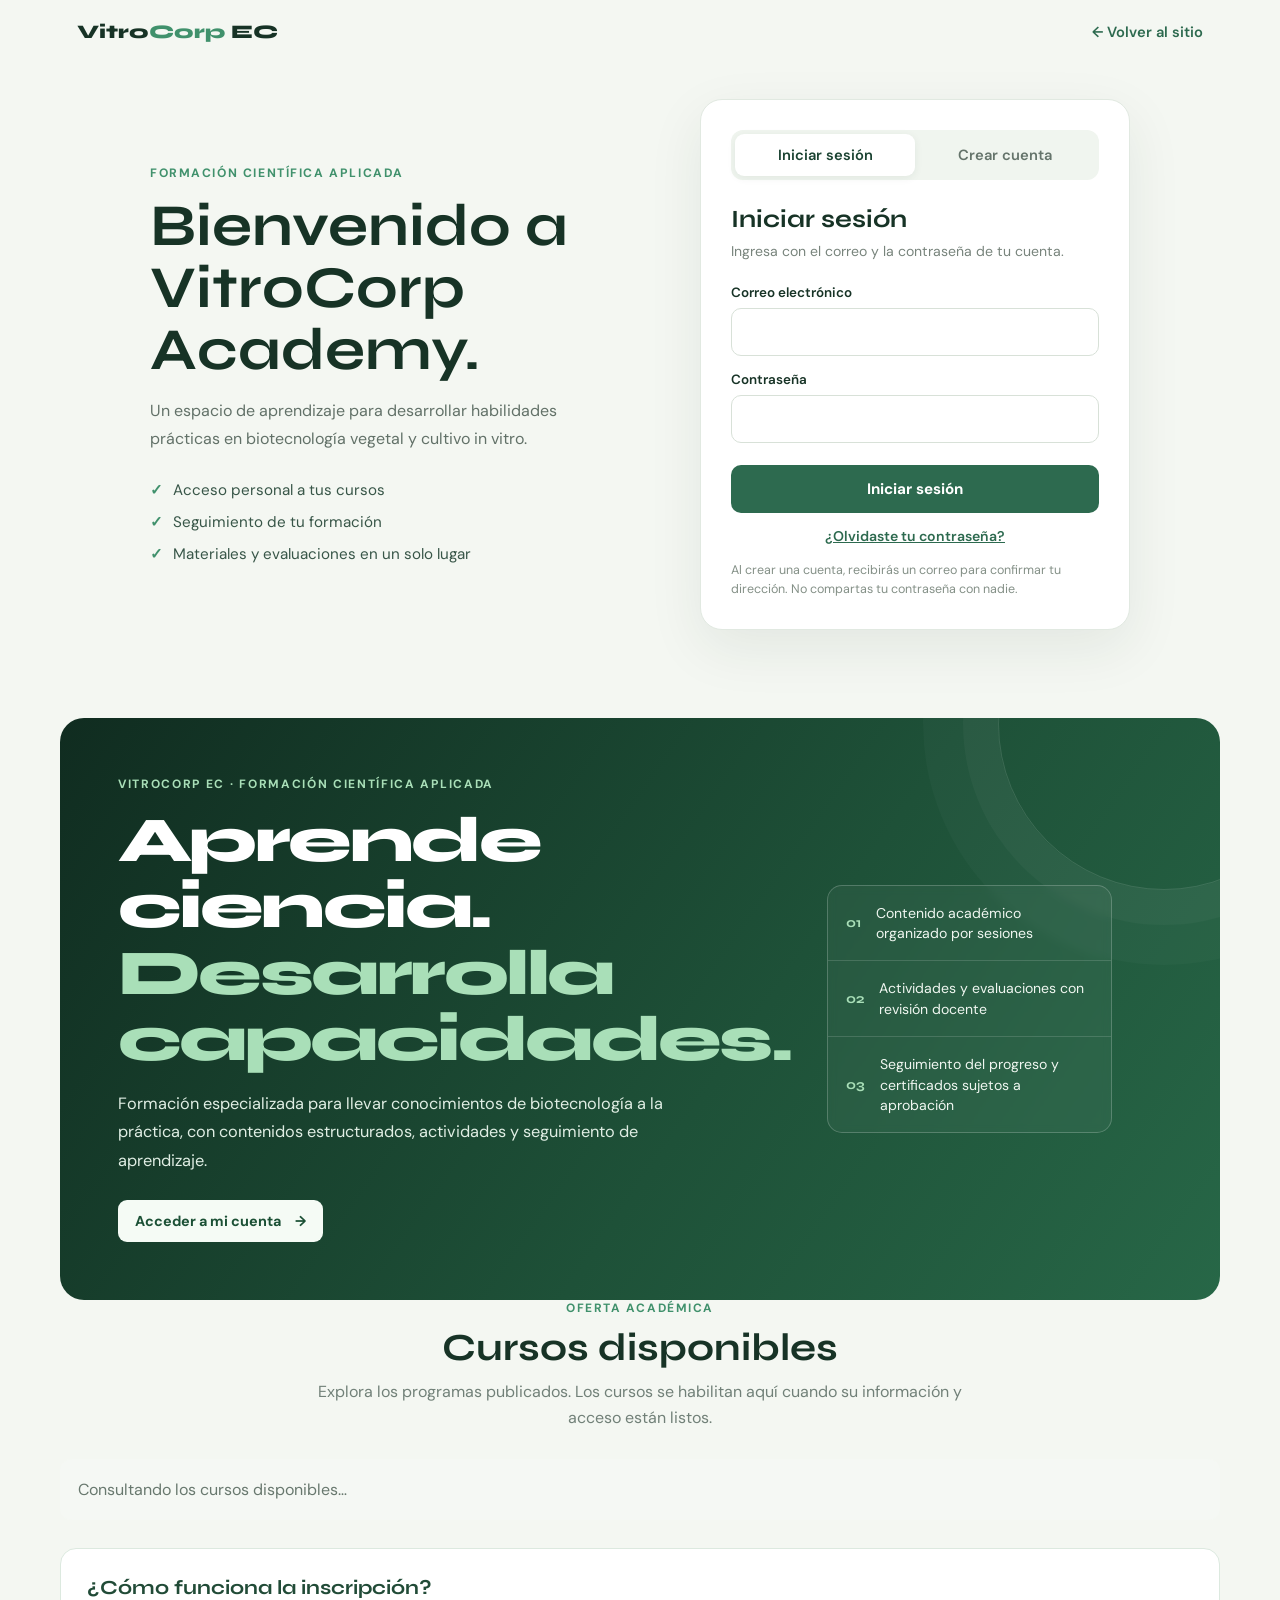
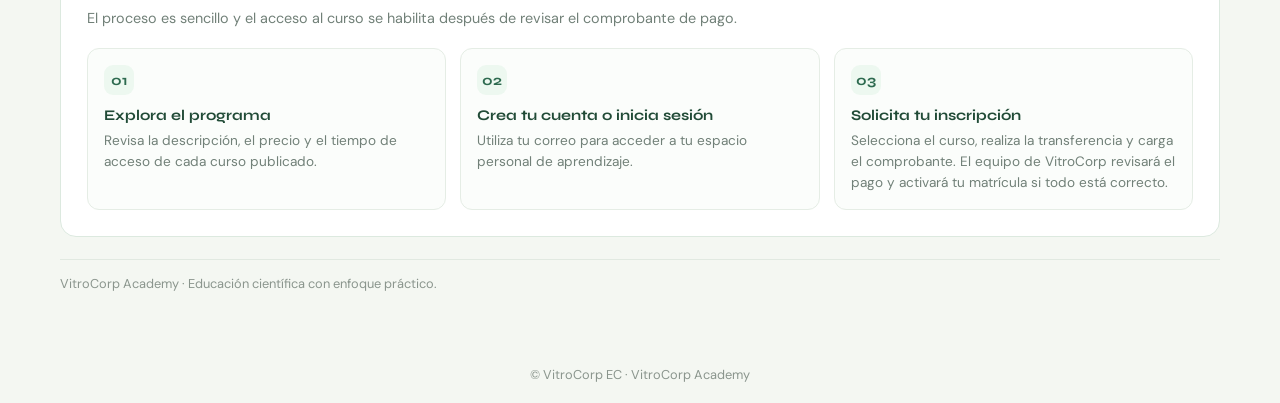
==== academy.html @ ab49f46f "Fix certificate printing and environment-aware verification URL" ====
<!DOCTYPE html>
<html lang="es">
<head>
  <meta charset="UTF-8">
  <meta name="viewport" content="width=device-width, initial-scale=1.0">
  <meta name="description" content="Accede a VitroCorp Academy, el espacio de formación en biotecnología vegetal de VitroCorp EC.">
  <title>VitroCorp Academy | Acceso</title>
  <link rel="preconnect" href="https://fonts.googleapis.com">
  <link rel="preconnect" href="https://fonts.gstatic.com" crossorigin>
  <link href="https://fonts.googleapis.com/css2?family=DM+Sans:wght@400;500;600;700&family=Syne:wght@600;700;800&display=swap" rel="stylesheet">
  <style>
    *{box-sizing:border-box}
    body{margin:0;min-height:100vh;background:#f4f7f2;color:#173326;font-family:'DM Sans',sans-serif;display:flex;flex-direction:column}
    header{padding:20px 6%;display:flex;justify-content:space-between;align-items:center;gap:16px}
    .brand{font-family:Syne,sans-serif;font-weight:800;font-size:1.2rem;color:#173326;text-decoration:none}
    .brand span{color:#40916c}
    header a.back{color:#2d6a4f;text-decoration:none;font-weight:600;font-size:.92rem}
    main{width:min(100% - 32px,980px);margin:auto;display:grid;grid-template-columns:1fr 430px;gap:48px;align-items:center;padding:36px 0 64px}
    .intro .eyebrow{color:#40916c;text-transform:uppercase;letter-spacing:.13em;font-weight:700;font-size:.76rem}
    h1{font-family:Syne,sans-serif;font-size:clamp(2.2rem,5vw,3.7rem);line-height:1.05;margin:14px 0}
    .intro p{color:#627168;line-height:1.7;max-width:430px}
    .features{margin-top:28px;display:grid;gap:12px;color:#385648;font-size:.95rem}
    .features span:before{content:'✓';color:#40916c;font-weight:800;margin-right:10px}
    .panel{background:white;border:1px solid #e1e9e1;border-radius:22px;padding:30px;box-shadow:0 18px 55px rgba(23,51,38,.08)}
    .tabs{display:grid;grid-template-columns:1fr 1fr;background:#f0f5ef;border-radius:12px;padding:4px;margin-bottom:24px}
    .tabs button{border:0;background:transparent;padding:11px;border-radius:9px;font:600 .92rem 'DM Sans';color:#65746b;cursor:pointer}
    .tabs button.active{background:white;color:#1b4332;box-shadow:0 2px 8px #17332612}
    h2{font-family:Syne,sans-serif;margin:0 0 7px;font-size:1.55rem}
    .hint{color:#78847c;font-size:.88rem;line-height:1.5;margin:0 0 22px}
    label{display:block;font-weight:600;font-size:.84rem;margin:15px 0 7px}
    input{width:100%;border:1px solid #d8e1d8;border-radius:10px;padding:13px 14px;font:inherit;font-size:.94rem;outline:none}
    input:focus{border-color:#40916c;box-shadow:0 0 0 3px #40916c20}
    .submit{width:100%;border:0;border-radius:10px;background:#2d6a4f;color:white;font:700 .95rem 'DM Sans';padding:14px;margin-top:22px;cursor:pointer}
    .submit:disabled{opacity:.65;cursor:wait}
    .message{display:none;padding:12px 14px;border-radius:10px;font-size:.88rem;line-height:1.5;margin-top:16px}
    .message.show{display:block}.message.error{background:#fff0ee;color:#a33327}.message.success{background:#edf8f0;color:#245d3a}
    .auth-link{display:block;margin:14px auto 0;padding:0;border:0;background:transparent;color:#2d6a4f;font:600 .88rem "DM Sans",sans-serif;text-decoration:underline;cursor:pointer}.auth-link:hover{color:#1b4332}
    .recovery-form{display:grid;gap:4px}.recovery-form[hidden]{display:none}.recovery-actions{display:grid;gap:10px}
    .small{font-size:.78rem;color:#849087;line-height:1.5;margin:16px 0 0}
    footer{text-align:center;color:#8a958d;font-size:.8rem;padding:20px}
    main.dashboard-mode{display:block;max-width:1100px}
    .dashboard{display:grid;gap:22px}
    .dashboard[hidden]{display:none}
    .dash-head{display:flex;justify-content:space-between;align-items:center;gap:16px;flex-wrap:wrap}
    .dash-head h1{font-size:clamp(1.8rem,4vw,2.6rem);margin:0}
    .dash-muted{color:#718078;line-height:1.6}
    .dash-grid{display:grid;grid-template-columns:repeat(3,minmax(0,1fr));gap:16px}
    .dash-card{background:#fff;border:1px solid #e1e9e1;border-radius:16px;padding:20px}
    .dash-card h3{font:700 1rem Syne,sans-serif;margin:0 0 10px;color:#214b37}
    .dash-card p{margin:0;color:#718078;line-height:1.6;font-size:.92rem;overflow-wrap:anywhere}
    .dash-section{background:#fff;border:1px solid #e1e9e1;border-radius:18px;padding:24px}
    .dash-section h2{font-size:1.35rem;margin-bottom:16px}
    .dash-list{display:grid;gap:12px}
    .student-progress-overview{display:grid;gap:14px}
    .student-progress-summary{display:grid;grid-template-columns:repeat(3,minmax(0,1fr));gap:12px}
    .student-progress-stat{background:#f5f8f4;border:1px solid #e1e9e1;border-radius:12px;padding:14px}
    .student-progress-stat strong{display:block;font:700 1.35rem Syne,sans-serif;color:#214b37}
    .student-progress-stat small{display:block;color:#718078;margin-top:4px;line-height:1.4}
    .student-course-progress{display:grid;gap:8px;border:1px solid #e7ede7;border-radius:12px;padding:14px}
    .student-course-progress-head{display:flex;justify-content:space-between;gap:12px;align-items:center;flex-wrap:wrap}
    .student-course-progress-head strong{color:#214b37}
    .student-course-progress-track{height:9px;background:#e8efe9;border-radius:99px;overflow:hidden}
    .student-course-progress-fill{height:100%;background:#40916c;border-radius:99px;transition:width .2s ease}
    .student-course-progress small{color:#718078;line-height:1.4}
    .student-course-progress-action{display:flex;justify-content:space-between;align-items:center;gap:12px;flex-wrap:wrap;margin-top:4px}
    .student-course-progress-action .lesson-select{white-space:nowrap}
    .lesson-navigation{display:flex;justify-content:space-between;align-items:center;gap:10px;flex-wrap:wrap;padding-top:14px;border-top:1px solid #e2ebe3}
    .lesson-navigation small{color:#718078;font-weight:600}
    .lesson-navigation button:disabled{opacity:.45;cursor:not-allowed}
    @media(max-width:600px){.student-progress-summary{grid-template-columns:1fr}}
    .dash-item{border:1px solid #e7ede7;border-radius:12px;padding:16px;display:flex;justify-content:space-between;gap:16px;align-items:center}
    .dash-item strong{display:block;color:#214b37;margin-bottom:5px}
    .dash-item small{color:#718078;line-height:1.5}
    .dash-empty{background:#f5f8f4;border-radius:12px;padding:18px;color:#68786e;line-height:1.6}
    .logout{border:1px solid #d8e1d8;background:white;color:#2d6a4f;border-radius:10px;padding:10px 14px;font:600 .9rem 'DM Sans';cursor:pointer}
    .dash-status{font-size:.8rem;font-weight:700;color:#2d6a4f;background:#edf8f0;padding:6px 9px;border-radius:99px;white-space:nowrap}
    @media(max-width:760px){.dash-grid{grid-template-columns:1fr}.dash-section{padding:18px}.dash-item{align-items:flex-start;flex-direction:column}}
    @media(max-width:760px){main{grid-template-columns:1fr;gap:26px;padding:20px 0 44px}.intro{text-align:center}.intro p{margin-inline:auto}.features{display:none}.panel{padding:24px}}
  
    .admin-panel{display:grid;gap:18px;background:#fff;border:1px solid #cfe2d4;border-radius:18px;padding:24px;margin-top:24px}
    .admin-panel[hidden]{display:none}
    .admin-form{display:grid;grid-template-columns:1fr 1fr;gap:12px}
    .admin-form .full{grid-column:1/-1}
    .admin-form label{display:block;margin:4px 0 6px}
    .admin-form textarea,.admin-form select{width:100%;border:1px solid #d8e1d8;border-radius:10px;padding:12px;font:inherit;background:#fff;color:#173326}
    .admin-actions{display:flex;gap:10px;flex-wrap:wrap}
    .admin-button{border:0;border-radius:9px;background:#2d6a4f;color:#fff;padding:11px 15px;font:600 .9rem 'DM Sans';cursor:pointer}
    .admin-button.secondary{background:#eef4ee;color:#2d6a4f;border:1px solid #d8e1d8}
    .admin-course-list{display:grid;gap:10px}
    .admin-course{display:flex;justify-content:space-between;align-items:center;gap:14px;border:1px solid #e4ebe4;border-radius:12px;padding:14px}
    .admin-course strong{display:block;margin-bottom:4px;color:#214b37}
    .admin-course small{color:#718078}
    .admin-course button{border:1px solid #d8e1d8;background:#fff;color:#2d6a4f;border-radius:8px;padding:8px 11px;cursor:pointer}
    .admin-checks{display:flex;gap:18px;flex-wrap:wrap;color:#50685a;font-size:.9rem}
    .admin-checks label{display:flex;align-items:center;gap:7px;margin:0}
    @media(max-width:600px){.admin-form{grid-template-columns:1fr}.admin-form .full{grid-column:auto}.admin-course{align-items:flex-start;flex-direction:column}}
    .public-catalog{width:min(100% - 32px,1160px);margin:24px auto 54px}
    .catalog-hero{display:grid;grid-template-columns:1.35fr .85fr;gap:36px;align-items:center;padding:clamp(26px,5vw,58px);border-radius:24px;background:linear-gradient(125deg,#102c20 0%,#1e5138 58%,#276747 100%);color:#fff;overflow:hidden;position:relative}
    .catalog-hero:after{content:"";position:absolute;width:330px;height:330px;border:1px solid #ffffff20;border-radius:50%;right:-110px;top:-160px;box-shadow:0 0 0 35px #ffffff08,0 0 0 75px #ffffff06;pointer-events:none}
    .catalog-hero-copy,.catalog-hero-aside{position:relative;z-index:1}
    .catalog-hero .eyebrow{color:#a9dfb8;text-transform:uppercase;letter-spacing:.14em;font-weight:700;font-size:.75rem}
    .catalog-hero h1{font:800 clamp(2.2rem,5vw,4rem)/1.04 Syne,sans-serif;letter-spacing:-.04em;margin:16px 0}
    .catalog-hero h1 span{color:#a9dfb8}
    .catalog-hero-copy>p{max-width:610px;color:#e0eee4;line-height:1.75;font-size:1.02rem;margin:0}
    .catalog-hero-link{display:inline-flex;align-items:center;gap:14px;margin-top:25px;padding:12px 17px;border-radius:9px;background:#f5fbf5;color:#1b5035;text-decoration:none;font-weight:700;font-size:.9rem}
    .catalog-hero-link:hover{background:#dff2e3}
    .catalog-hero-aside{display:grid;gap:0;border:1px solid #ffffff35;border-radius:15px;background:#ffffff0b;backdrop-filter:blur(4px)}
    .catalog-hero-aside div{display:flex;align-items:center;gap:15px;padding:17px 18px;border-bottom:1px solid #ffffff25}
    .catalog-hero-aside div:last-child{border-bottom:0}
    .catalog-hero-aside strong{font:700 .85rem Syne,sans-serif;color:#a9dfb8}
    .catalog-hero-aside span{font-size:.88rem;line-height:1.45;color:#f0f7f1}
    .catalog-heading{text-align:left;margin:46px 0 22px;max-width:720px}
    .catalog-heading .eyebrow{color:#40916c;text-transform:uppercase;letter-spacing:.13em;font-weight:700;font-size:.75rem}
    .catalog-heading h2{font-family:Syne,sans-serif;font-size:clamp(1.7rem,3.5vw,2.4rem);margin:8px 0}
    .catalog-heading p{color:#718078;line-height:1.6;margin:0}
    .catalog-grid{display:grid;grid-template-columns:repeat(auto-fit,minmax(280px,1fr));gap:20px}
    .catalog-card{background:#fff;border:1px solid #e1e9e1;border-radius:17px;overflow:hidden;display:flex;flex-direction:column;box-shadow:0 8px 28px #1733260a;transition:transform .18s ease,box-shadow .18s ease}
    .catalog-card:hover{transform:translateY(-3px);box-shadow:0 14px 34px #17332612}
    .catalog-cover{width:100%;height:205px;object-fit:cover;background:#edf4ed}
    .catalog-cover-placeholder{height:205px;display:grid;place-items:center;background:linear-gradient(145deg,#173326,#2d6a4f);color:#b7e4c7;font:700 1.2rem Syne,sans-serif}
    .catalog-card-body{padding:22px;display:flex;flex-direction:column;gap:13px;flex:1}
    .catalog-card h3{font:700 1.18rem/1.35 Syne,sans-serif;color:#214b37;margin:0}
    .catalog-card p{margin:0;color:#718078;line-height:1.65;font-size:.92rem}
    .catalog-meta{display:flex;gap:8px;flex-wrap:wrap;color:#385648;font-size:.82rem;font-weight:600}
    .catalog-meta span{background:#edf8f0;border-radius:99px;padding:7px 10px}
    .catalog-details{border-top:1px solid #e8eee8;padding-top:11px}
    .catalog-details summary{color:#2d6a4f;font-size:.86rem;font-weight:700;cursor:pointer}
    .catalog-details p{margin-top:10px;white-space:pre-line}
    .catalog-cta{margin-top:auto;border:0;border-radius:9px;background:#2d6a4f;color:white;padding:13px 15px;font:700 .9rem 'DM Sans';cursor:pointer}
    .catalog-cta:hover{background:#1b5035}
    .catalog-note{font-size:.82rem!important;color:#849087!important}
    .catalog-empty{display:grid;grid-template-columns:auto 1fr;gap:16px;align-items:start;padding:26px;background:#fff;border:1px solid #dce9df;border-radius:16px}
    .catalog-empty-mark{width:42px;height:42px;border-radius:12px;display:grid;place-items:center;background:#edf8f0;color:#2d6a4f;font:800 1.2rem Syne,sans-serif}
    .catalog-empty h3{font:700 1.05rem Syne,sans-serif;color:#214b37;margin:1px 0 6px}
    .catalog-empty p{margin:0;color:#718078;font-size:.9rem;line-height:1.6}
    .catalog-empty button{margin-top:14px;border:1px solid #cfe2d4;border-radius:8px;background:#f4faf4;color:#245d3a;padding:9px 12px;font:700 .85rem 'DM Sans';cursor:pointer}
    .catalog-footnote{margin-top:22px;padding-top:15px;border-top:1px solid #e1e9e1;color:#8a958d;font-size:.8rem}
    .enrollment-steps{margin-top:28px;padding:26px;background:#fff;border:1px solid #dce9df;border-radius:16px}
    .enrollment-steps h2{font:700 1.25rem Syne,sans-serif;color:#214b37;margin:0 0 7px}
    .enrollment-steps>p{margin:0;color:#718078;line-height:1.6;font-size:.9rem}
    .enrollment-steps-grid{display:grid;grid-template-columns:repeat(3,minmax(0,1fr));gap:14px;margin-top:18px}
    .enrollment-step{padding:16px;border:1px solid #e5ede5;border-radius:12px;background:#fbfdfb}
    .enrollment-step b{display:grid;place-items:center;width:30px;height:30px;border-radius:9px;background:#edf8f0;color:#2d6a4f;font:700 .9rem Syne,sans-serif;margin-bottom:11px}
    .enrollment-step strong{display:block;color:#214b37;font:700 .92rem Syne,sans-serif;margin-bottom:6px}
    .enrollment-step span{display:block;color:#718078;font-size:.85rem;line-height:1.55}
    @media(max-width:760px){.enrollment-steps-grid{grid-template-columns:1fr}}
    @media(max-width:760px){.catalog-hero{grid-template-columns:1fr;gap:26px}.catalog-hero-aside{max-width:100%}.catalog-heading{margin-top:34px}}
    @media(max-width:600px){.public-catalog{margin:14px auto 38px}.catalog-hero{padding:26px 22px;border-radius:18px}.catalog-hero h1{font-size:2.25rem}.catalog-hero-copy>p{font-size:.94rem}.catalog-empty{grid-template-columns:1fr}.catalog-grid{grid-template-columns:1fr}}
    .public-catalog[hidden]{display:none}
    .catalog-heading{text-align:center;margin:0 auto 28px;max-width:680px}
    .catalog-heading h2{font-family:Syne,sans-serif;font-size:clamp(1.7rem,3.5vw,2.4rem);margin:8px 0}
    .catalog-heading p{color:#718078;line-height:1.6}
    .catalog-grid{display:grid;grid-template-columns:repeat(auto-fit,minmax(260px,1fr));gap:18px}
    .catalog-card{background:#fff;border:1px solid #e1e9e1;border-radius:16px;overflow:hidden;display:flex;flex-direction:column}
    .catalog-cover{width:100%;height:190px;object-fit:cover;background:#edf4ed}
    .catalog-cover-placeholder{height:190px;display:grid;place-items:center;background:linear-gradient(145deg,#173326,#2d6a4f);color:#b7e4c7;font:700 1.2rem Syne,sans-serif}
    .catalog-card-body{padding:20px;display:flex;flex-direction:column;gap:12px;flex:1}
    .catalog-card h3{font:700 1.15rem Syne,sans-serif;color:#214b37;margin:0}
    .catalog-card p{margin:0;color:#718078;line-height:1.6;font-size:.92rem}
    .catalog-meta{display:flex;gap:8px;flex-wrap:wrap;color:#385648;font-size:.82rem;font-weight:600}
    .catalog-meta span{background:#edf8f0;border-radius:99px;padding:6px 10px}
    .catalog-cta{margin-top:auto;border:0;border-radius:9px;background:#2d6a4f;color:white;padding:12px 15px;font:600 .9rem 'DM Sans';cursor:pointer}
    .catalog-note{font-size:.82rem!important;color:#849087!important}
    @media(max-width:600px){.public-catalog{margin-bottom:40px}}
    .content-manager{display:grid;gap:18px;background:#f8fbf8;border:1px solid #dce9df;border-radius:14px;padding:18px}
    .content-manager h3{font:700 1rem Syne,sans-serif;color:#214b37;margin:0 0 8px}
    .content-manager .admin-form{background:#fff;border:1px solid #e4ebe4;border-radius:12px;padding:16px}
    .content-manager .admin-form input[type="checkbox"]{width:auto}
    .content-manager .admin-form input,.content-manager .admin-form textarea,.content-manager .admin-form select{min-width:0}
    .content-entry{border:1px solid #e4ebe4;border-radius:12px;padding:14px;background:#fff}
    .content-entry strong{display:block;color:#214b37;margin-bottom:5px}
    .content-entry small{color:#718078;line-height:1.5}
    .content-entry .lesson-row{padding:9px 0 0 14px;margin-top:9px;border-top:1px solid #edf1ed}
    .content-entry .lesson-row strong{font-size:.9rem}
    .content-status{font-size:.76rem;font-weight:700;color:#2d6a4f}
    .content-status.draft{color:#8a6420}
    .learning-area{display:grid;gap:18px;background:#f8fbf8;border:1px solid #dce9df;border-radius:14px;padding:20px;margin:20px 0}
    .preview-notice{background:#fff8e8;border:1px solid #ead7a7;color:#73551b;border-radius:10px;padding:12px 14px;font-size:.88rem;line-height:1.5}.simulation-notice{background:#eef6ff;border:1px solid #c9def5;color:#234b70;border-radius:10px;padding:12px 14px;font-size:.88rem;line-height:1.5;margin-bottom:12px}.simulation-notice[hidden]{display:none}
    .admin-course-actions{display:flex;gap:8px;flex-wrap:wrap}
    .admin-course button.preview-button{background:#edf8f0;border-color:#cfe2d4}
    .learning-area[hidden]{display:none}
    .learning-head{display:flex;justify-content:space-between;align-items:center;gap:12px;flex-wrap:wrap}
    .learning-head h2{margin:0}
    .learning-back,.lesson-select{border:1px solid #d8e1d8;background:#fff;color:#2d6a4f;border-radius:9px;padding:9px 12px;font:600 .88rem 'DM Sans';cursor:pointer}
    .learning-modules{display:grid;gap:14px}
    .learning-module{background:#fff;border:1px solid #e4ebe4;border-radius:12px;padding:16px}
    .learning-module h3{font:700 1rem Syne,sans-serif;color:#214b37;margin:0 0 6px}
    .learning-module p{color:#718078;font-size:.9rem;line-height:1.5;margin:0 0 12px}
    .learning-lessons{display:grid;gap:8px}
    .learning-lesson{display:flex;justify-content:space-between;align-items:center;gap:12px;border-top:1px solid #edf1ed;padding:10px 0 0}
    .learning-lesson strong{display:block;color:#294d39;font-size:.9rem}
    .learning-lesson small{display:block;color:#78847c;margin-top:4px}
    .learning-player{background:#fff;border:1px solid #e4ebe4;border-radius:14px;padding:16px;display:grid;gap:12px}
    .learning-player h3{font:700 1.1rem Syne,sans-serif;color:#214b37;margin:0}
    .video-frame{width:100%;aspect-ratio:16/9;border:0;border-radius:10px;background:#10251a}
    .learning-material{color:#2d6a4f;font-weight:600}
    .learning-note{color:#718078;font-size:.88rem;line-height:1.5}
    .lesson-reading{background:#fbfdfb;border:1px solid #dce9df;border-radius:12px;padding:clamp(16px,3vw,26px);color:#304b3b;line-height:1.75;overflow-wrap:anywhere}
    .lesson-reading h1,.lesson-reading h2,.lesson-reading h3,.lesson-reading h4{font-family:Syne,sans-serif;color:#214b37;line-height:1.3;margin:1.35em 0 .55em}
    .lesson-reading h1{font-size:1.45rem;margin-top:0}.lesson-reading h2{font-size:1.2rem}.lesson-reading h3{font-size:1.04rem}
    .lesson-reading p{margin:.65em 0}.lesson-reading ul,.lesson-reading ol{padding-left:1.5rem;margin:.55em 0}.lesson-reading li{margin:.3em 0}
    .lesson-reading strong{color:#214b37}.lesson-reading table{width:100%;border-collapse:collapse;display:block;overflow-x:auto;margin:1rem 0;font-size:.88rem}
    .lesson-reading th,.lesson-reading td{border:1px solid #dce7dc;padding:9px 11px;text-align:left;vertical-align:top;min-width:115px}
    .lesson-reading th{background:#edf5ee;color:#214b37}.lesson-reading tr:nth-child(even) td{background:#f7faf7}
    .lesson-reading hr{border:0;border-top:1px solid #dce7dc;margin:1.2rem 0}
    .lesson-reading code{background:#edf3ed;border-radius:4px;padding:2px 5px;font-size:.9em}
    .lesson-reading-status{font-size:.82rem;color:#718078;margin:0}
    .lesson-reading{--reading-font-size:17px}
    .lesson-reading>p,.lesson-reading>ul,.lesson-reading>ol,.lesson-reading>blockquote{font-size:var(--reading-font-size)}
    .lesson-reading-toolbar{position:sticky;top:8px;z-index:2;display:flex;align-items:center;justify-content:flex-end;gap:8px;flex-wrap:wrap;padding:9px 11px;margin:-5px -5px 18px;background:rgba(240,246,240,.96);border:1px solid #d7e6d9;border-radius:10px;backdrop-filter:blur(8px)}
    .lesson-reading-toolbar strong{margin-right:auto;color:#214b37;font-size:.86rem}
    .lesson-reading-toolbar button{border:1px solid #cbdccb;background:#fff;color:#2d6a4f;border-radius:7px;padding:6px 10px;font:600 .84rem 'DM Sans';cursor:pointer}
    .lesson-reading-toolbar button:disabled{opacity:.4;cursor:not-allowed}
    .lesson-reading-toolbar .lesson-reading-focus-toggle[aria-pressed="true"]{background:#2d6a4f;color:#fff}
    .lesson-reading-font-value{font-size:.78rem;color:#718078;min-width:38px;text-align:center;font-variant-numeric:tabular-nums}
    .lesson-reading.reading-focus{max-width:850px;margin-inline:auto;padding:clamp(20px,5vw,48px);background:#fff}
    .lesson-reading.reading-focus>p,.lesson-reading.reading-focus>ul,.lesson-reading.reading-focus>ol{line-height:1.9}
    .lesson-reading h2{border-left:4px solid #78b58a;padding:7px 0 7px 13px;background:linear-gradient(90deg,#f0f6f0,transparent 85%)}
    .lesson-reading h2.reading-example-heading,.lesson-reading h3.reading-example-heading{border-left-color:#c69b4b;background:linear-gradient(90deg,#fff8e8,transparent 85%)}
    .lesson-reading h2.reading-activity-heading,.lesson-reading h3.reading-activity-heading{border-left-color:#4b91a3;background:linear-gradient(90deg,#eef7fa,transparent 85%)}
    .lesson-reading h2.reading-summary-heading,.lesson-reading h3.reading-summary-heading{border-left-color:#40916c;background:linear-gradient(90deg,#edf8f0,transparent 85%)}
    @media(max-width:600px){.lesson-reading-toolbar{top:4px;justify-content:flex-start}.lesson-reading-toolbar strong{width:100%}.lesson-reading-toolbar button{padding:7px 9px}.lesson-reading.reading-focus{padding:16px}}
    .lesson-toc{background:#f0f6f0;border:1px solid #d7e6d9;border-radius:10px;padding:14px 18px;margin:0 0 22px}
    .lesson-toc-title{display:block;color:#214b37;font-size:.96rem;margin-bottom:8px}
    .lesson-toc ol{columns:2;column-gap:28px;margin:0;padding-left:20px}
    .lesson-toc li{break-inside:avoid;margin:4px 0;font-size:.88rem;line-height:1.45}
    .lesson-toc li.lesson-toc-sub{margin-left:12px;font-size:.83rem}
    .lesson-toc li.lesson-toc-deep{margin-left:22px;font-size:.8rem}
    .lesson-toc a{color:#2d6a4f;text-decoration:none}
    .lesson-toc a:hover,.lesson-toc a:focus{text-decoration:underline}
    .lesson-reading-heading{scroll-margin-top:20px}
    .lesson-reading-top{display:inline-block;margin-top:18px;color:#2d6a4f;font-size:.86rem;font-weight:600;text-decoration:none}
    .lesson-reading-top:hover{text-decoration:underline}
    @media(max-width:600px){.lesson-toc ol{columns:1}.lesson-toc{padding:13px}}
    .lesson-activities{display:grid;gap:14px;margin-top:12px}
    .activity-card{border:1px solid #dce9df;border-radius:12px;padding:16px;background:#fbfdfb;display:grid;gap:10px}
    .activity-card h4{font:700 1rem Syne,sans-serif;color:#214b37;margin:0}
    .activity-card p,.activity-card li{color:#52675b;font-size:.9rem;line-height:1.55}
    .activity-card ul{margin:0;padding-left:20px}
    .activity-card textarea,.activity-card input[type=file]{width:100%;border:1px solid #d8e1d8;border-radius:9px;padding:10px;font:inherit;background:#fff}
    .activity-card textarea{min-height:84px;resize:vertical}
    .activity-card button{justify-self:start;border:0;border-radius:9px;background:#2d6a4f;color:#fff;padding:10px 14px;font:600 .88rem 'DM Sans';cursor:pointer}
    .activity-card button:disabled{opacity:.6;cursor:wait}
    .activity-feedback{font-size:.84rem;color:#2d6a4f;line-height:1.5}
    .student-review-result{display:grid;gap:8px;margin-top:14px;padding:15px;border:1px solid #d5e6d8;border-radius:11px;background:#f5faf5}
    .student-review-result>strong{color:#214b37;font-size:.92rem}
    .student-review-result p{margin:0;line-height:1.6;overflow-wrap:anywhere}
    .student-review-result small{color:#718078;font-size:.78rem}
    .student-review-score{font-size:1.08rem;font-weight:700;color:#24633e}
    .student-review-pending{color:#795a1e;background:#fff8e8;border:1px solid #ead7a7;padding:9px 11px;border-radius:8px}
    .student-review-feedback{background:#fff;border-left:3px solid #78b58a;border-radius:5px;padding:11px 13px;color:#40584a;white-space:pre-wrap}
    .activity-warning{font-size:.84rem;color:#73551b;background:#fff8e8;border:1px solid #ead7a7;border-radius:9px;padding:10px;line-height:1.5}
    .question-field{display:grid;gap:6px;border-top:1px solid #e7eee8;padding-top:10px}
    .question-field label{font-weight:600;font-size:.9rem;color:#294d39;margin:0}
    .lesson-completion{display:flex;align-items:center;gap:10px;flex-wrap:wrap;margin-top:4px}.lesson-completion button{border:0;border-radius:9px;background:#2d6a4f;color:#fff;padding:11px 15px;font:600 .9rem 'DM Sans';cursor:pointer}.lesson-completion button.completed{background:#edf8f0;color:#245d3a;border:1px solid #cfe2d4}.lesson-completion small{color:#2d6a4f;font-weight:600}
    .course-progress{background:#fff;border:1px solid #dce9df;border-radius:12px;padding:16px;display:grid;gap:9px}.course-progress[hidden]{display:none}.course-progress-head{display:flex;justify-content:space-between;gap:12px;align-items:center;color:#294d39;font-weight:700;font-size:.9rem}.course-progress-track{height:10px;background:#e8efe9;border-radius:99px;overflow:hidden}.course-progress-fill{height:100%;width:0;background:#40916c;border-radius:99px;transition:width .2s ease}.course-progress small{color:#718078;font-size:.82rem}
    @media(max-width:600px){.learning-lesson{align-items:flex-start;flex-direction:column}.learning-area{padding:14px}}

    .payment-action{border:0;border-radius:9px;background:#2d6a4f;color:#fff;padding:10px 13px;font:600 .88rem 'DM Sans';cursor:pointer;margin-top:10px}
    .payment-action:disabled{opacity:.6;cursor:wait}
    .payment-meta{font-size:.85rem;color:#718078;line-height:1.6}
    .payment-proof{display:flex;gap:8px;align-items:center;flex-wrap:wrap;margin-top:10px}
    .payment-proof input{max-width:300px;padding:9px}
    .payment-admin-actions{display:flex;gap:8px;flex-wrap:wrap;margin-top:10px}
    .enrollment-admin-actions{display:flex;gap:8px;flex-wrap:wrap;margin-top:12px}
    .enrollment-admin-actions button{border:1px solid #d8e1d8;background:#fff;color:#2d6a4f;border-radius:8px;padding:8px 11px;font:600 .82rem 'DM Sans';cursor:pointer}
    .enrollment-admin-actions button.danger{color:#a33327;border-color:#f0cfca}
    .admin-enrollment-note{background:#f2f8f3;border:1px solid #dce9df;border-radius:10px;padding:12px 14px;color:#50685a;font-size:.86rem;line-height:1.5}
    .enrollment-history{border-top:1px solid #e4ebe4;padding-top:18px;margin-top:20px}
    .enrollment-history h3{font:700 1.05rem Syne,sans-serif;color:#214b37;margin:0 0 8px}
    .enrollment-history-item{border:1px solid #e4ebe4;border-radius:12px;padding:14px;background:#fff;display:grid;gap:5px}
    .enrollment-history-item strong{color:#214b37}
    .enrollment-history-item small{color:#718078;line-height:1.5}


    /* Responsive QA: tabletas y móviles */
    html{scroll-behavior:smooth}
    body{overflow-x:hidden}
    img,video,iframe{max-width:100%}
    button,input,select,textarea{max-width:100%}
    .dashboard,.dash-section,.dash-card,.admin-panel,.learning-area,.learning-player,
    .learning-module,.activity-card,.content-manager,.content-entry,.catalog-card{min-width:0}
    .dash-section,.admin-panel,.learning-area,.learning-player,.lesson-reading{overflow-wrap:anywhere}
    .dash-head{min-width:0}
    .dash-head h1,.learning-head h2{overflow-wrap:anywhere}
    .dash-item>div,.admin-course>div,.learning-lesson>div{min-width:0;max-width:100%}
    .dash-item button,.admin-course button,.admin-actions button,.admin-course-actions button,
    .payment-admin-actions button,.enrollment-admin-actions button,.lesson-navigation button,
    .lesson-completion button,.activity-card button,.learning-back,.lesson-select{min-height:42px}
    .payment-proof input{min-width:0;max-width:100%}
    .lesson-reading table{max-width:100%}
    .lesson-reading pre{max-width:100%;overflow-x:auto;white-space:pre}
    .lesson-reading img{height:auto;max-width:100%}
    .video-frame{display:block}
    @media(max-width:900px){
      main.dashboard-mode{width:min(100% - 28px,100%);padding-top:22px}
      .admin-panel{padding:20px}
      .dash-section{padding:20px}
      .learning-area{padding:16px}
      .learning-player{padding:14px}
      .student-course-progress-action{align-items:flex-start}
    }
    @media(max-width:760px){
      header{padding:16px 20px}
      main{width:min(100% - 28px,100%)}
      main.dashboard-mode{display:block}
      .dash-head{align-items:flex-start}
      .dash-head>div{min-width:0;flex:1}
      .dash-head .logout{flex:0 0 auto}
      .dash-grid{grid-template-columns:minmax(0,1fr)}
      .student-progress-summary{grid-template-columns:repeat(3,minmax(0,1fr))}
      .admin-panel{padding:16px}
      .admin-form{grid-template-columns:minmax(0,1fr)}
      .admin-form .full{grid-column:auto}
      .admin-course{align-items:flex-start;flex-direction:column}
      .admin-course-actions{width:100%}
      .admin-course-actions button{flex:1 1 145px}
      .learning-head{align-items:flex-start}
      .learning-head>*{min-width:0}
      .learning-head .learning-back{flex:0 0 auto}
      .learning-lesson{align-items:flex-start;flex-direction:column}
      .lesson-navigation{align-items:stretch}
      .lesson-navigation button{flex:1 1 130px}
      .payment-proof{align-items:stretch;flex-direction:column}
      .payment-proof input,.payment-proof button{width:100%;max-width:none}
      .payment-admin-actions,.enrollment-admin-actions{align-items:stretch}
      .payment-admin-actions button,.enrollment-admin-actions button{flex:1 1 130px}
      .course-progress-head{align-items:flex-start;flex-wrap:wrap}
    }
    @media(max-width:480px){
      header{padding:14px 16px;gap:8px}
      .brand{font-size:1.05rem}
      header a.back{font-size:.82rem}
      main{width:calc(100% - 24px);padding:16px 0 32px}
      main.dashboard-mode{width:calc(100% - 24px);padding-top:14px}
      .panel{padding:18px}
      .dash-head{gap:10px}
      .dash-head h1{font-size:1.65rem}
      .dash-head .logout{padding:9px 10px;font-size:.82rem}
      .dash-section{padding:14px;border-radius:14px}
      .dash-section h2{font-size:1.18rem}
      .dash-card{padding:15px}
      .student-progress-summary{grid-template-columns:1fr}
      .student-progress-stat{padding:12px}
      .dash-item{padding:13px;gap:10px}
      .admin-panel{padding:13px;border-radius:14px}
      .admin-actions>*{flex:1 1 100%}
      .admin-button{width:100%}
      .learning-area{padding:11px;margin:14px 0}
      .learning-module{padding:12px}
      .learning-player{padding:10px}
      .lesson-navigation{gap:8px}
      .lesson-navigation button{flex:1 1 100%;width:100%}
      .lesson-reading{padding:14px;font-size:.95rem}
      .lesson-reading-toolbar{position:static;margin:0 0 14px;padding:9px}
      .lesson-reading-toolbar button{flex:1 1 auto;min-height:40px}
      .lesson-toc ol{padding-left:18px}
      .activity-card{padding:12px}
      .activity-card button{justify-self:stretch;width:100%}
      .lesson-completion{align-items:stretch;flex-direction:column}
      .lesson-completion button{width:100%}
      .catalog-hero h1{font-size:2rem}
      .catalog-card-body{padding:16px}
      .enrollment-steps{padding:17px}
      .enrollment-step{padding:13px}
    }
    @media(prefers-reduced-motion:reduce){
      html{scroll-behavior:auto}
      *,*::before,*::after{scroll-behavior:auto!important;transition-duration:.01ms!important;animation-duration:.01ms!important}
    }

  </style>
</head>
<body>
  <header>
    <a class="brand" href="./">Vitro<span>Corp</span> EC</a>
    <a class="back" href="./">← Volver al sitio</a>
  </header>
  <main id="academy-access">
    <section class="intro">
      <div class="eyebrow">Formación científica aplicada</div>
      <h1>Bienvenido a<br>VitroCorp Academy.</h1>
      <p>Un espacio de aprendizaje para desarrollar habilidades prácticas en biotecnología vegetal y cultivo in vitro.</p>
      <div class="features">
        <span>Acceso personal a tus cursos</span>
        <span>Seguimiento de tu formación</span>
        <span>Materiales y evaluaciones en un solo lugar</span>
      </div>
    </section>
    <section class="panel" aria-label="Acceso a VitroCorp Academy">
      <div class="tabs" role="tablist" aria-label="Tipo de acceso">
        <button type="button" class="active" id="login-tab" aria-selected="true">Iniciar sesión</button>
        <button type="button" id="signup-tab" aria-selected="false">Crear cuenta</button>
      </div>
      <h2 id="form-title">Iniciar sesión</h2>
      <p class="hint" id="form-hint">Ingresa con el correo y la contraseña de tu cuenta.</p>
      <form id="auth-form">
        <div id="name-wrap" hidden>
          <label for="full-name">Nombre completo</label>
          <input id="full-name" name="full-name" type="text" autocomplete="name" maxlength="120">
        </div>
        <label for="email">Correo electrónico</label>
        <input id="email" name="email" type="email" autocomplete="email" required maxlength="254">
        <label for="password">Contraseña</label>
        <input id="password" name="password" type="password" autocomplete="current-password" required minlength="8">
        <button class="submit" id="submit-button" type="submit">Iniciar sesión</button>
      </form>
      <button type="button" class="auth-link" id="forgot-password">¿Olvidaste tu contraseña?</button>
      <form id="recovery-form" class="recovery-form" hidden>
        <label for="new-password">Nueva contraseña</label>
        <input id="new-password" type="password" autocomplete="new-password" minlength="8" required>
        <label for="confirm-password">Confirmar nueva contraseña</label>
        <input id="confirm-password" type="password" autocomplete="new-password" minlength="8" required>
        <div class="recovery-actions"><button class="submit" id="recovery-submit" type="submit">Guardar nueva contraseña</button><button type="button" class="auth-link" id="recovery-cancel">Volver al inicio de sesión</button></div>
      </form>
      <div class="message" id="message" role="status" aria-live="polite"></div>
      <p class="small">Al crear una cuenta, recibirás un correo para confirmar tu dirección. No compartas tu contraseña con nadie.</p>
    </section>
    <section class="dashboard" id="student-dashboard" hidden aria-label="Panel del estudiante">
      <div class="dash-head">
        <div>
          <div class="eyebrow">Campus virtual</div>
          <h1>Mi espacio de aprendizaje</h1>
          <p class="dash-muted">Consulta tu perfil, tus matrículas y la oferta académica de VitroCorp.</p>
        </div>
        <button type="button" class="logout" id="logout-button">Cerrar sesión</button>
      </div>
      <div class="dash-grid">
        <article class="dash-card"><h3>Estudiante</h3><p id="dash-name">Cargando…</p></article>
        <article class="dash-card"><h3>Correo de acceso</h3><p id="dash-email">Cargando…</p></article>
        <article class="dash-card"><h3>Estado de cuenta</h3><p>Cuenta activa</p></article>
      </div>
      <section class="dash-section" id="student-progress-section">
        <h2>Mi progreso de aprendizaje</h2>
        <p class="dash-muted">Consulta las sesiones que has completado en tus cursos con matrícula activa.</p>
        <div class="student-progress-overview" id="student-progress-overview">
          <div class="student-progress-summary">
            <div class="student-progress-stat"><strong id="student-progress-completed">—</strong><small>Sesiones completadas</small></div>
            <div class="student-progress-stat"><strong id="student-progress-total">—</strong><small>Sesiones disponibles</small></div>
            <div class="student-progress-stat"><strong id="student-progress-percent">—</strong><small>Avance general</small></div>
          </div>
          <div class="dash-list" id="student-course-progress-list"><div class="dash-empty">Calculando tu progreso…</div></div>
        </div>
      </section>
      <section class="dash-section" id="student-notifications-section">
        <h2>Avisos y novedades</h2>
        <p class="dash-muted">Aquí aparecerán las actualizaciones de tus pagos, entregas y evaluaciones revisadas por VitroCorp.</p>
        <div class="dash-list" id="student-notifications-list"><div class="dash-empty">Consultando novedades…</div></div>
      </section>
      <section class="dash-section">
        <h2>Mis cursos</h2>
        <div class="simulation-notice" id="enrollment-simulation-notice" hidden><strong>Modo de prueba:</strong> esta matrícula es ficticia y solo sirve para comprobar la pantalla y el acceso al aula. No se ha creado ningún registro, cobro ni inscripción en Supabase.</div>
        <div class="dash-list" id="my-courses"><div class="dash-empty">Consultando tus matrículas…</div></div>
      </section>
      <section class="learning-area" id="course-learning" hidden aria-label="Contenido del curso">
        <div class="learning-head">
          <div><div class="eyebrow">Aula virtual</div><h2 id="learning-title">Curso</h2></div>
          <button type="button" class="learning-back" id="learning-back">← Volver a mis cursos</button>
        </div>
        <div class="preview-notice" id="admin-preview-notice" hidden><span id="admin-preview-notice-text">Vista previa docente: puedes revisar contenido en borrador sin publicar el curso ni crear matrículas.</span> <button type="button" class="admin-button secondary" id="toggle-student-preview">Vista de estudiante</button></div>
        <div class="simulation-notice" id="student-simulation-notice" hidden>Estás viendo un aula de demostración. El módulo y la lección se muestran como ejemplo; esta prueba no comprueba permisos reales ni crea una matrícula.</div>
        <div class="course-progress" id="simulation-course-progress" hidden><div class="course-progress-head"><span>Progreso del curso</span><span id="simulation-progress-percent">0%</span></div><div class="course-progress-track" role="progressbar" id="simulation-progress-bar" aria-label="Progreso del curso" aria-valuemin="0" aria-valuemax="100" aria-valuenow="0"><div class="course-progress-fill" id="simulation-progress-fill"></div></div><small id="simulation-progress-detail">0 de 0 lecciones completadas</small></div>
        <div class="learning-modules" id="learning-modules"><div class="dash-empty">Selecciona un curso para consultar sus módulos.</div></div>
        <div class="learning-player" id="learning-player">
          <h3>Selecciona una lección</h3>
          <p class="learning-note">Aquí aparecerán el video de la clase y sus materiales cuando elijas una lección.</p>
        </div>
      </section>
            <section class="dash-section" id="student-certificates-section">
        <h2>Mis certificados</h2>
        <p class="dash-muted">Aquí encontrarás tus certificados oficiales de VitroCorp Academy cuando completes un curso y sean emitidos por administración.</p>
        <div class="dash-list" id="student-certificate-list"><div class="dash-empty">Consultando certificados…</div></div>
      </section>
      <section class="dash-section" id="student-payments-section">
        <h2>Mis pagos e inscripciones</h2>
        <p class="dash-muted">Las matrículas se activan únicamente después de verificar el comprobante de pago.</p>
        <div class="dash-list" id="student-payment-list"><div class="dash-empty">Cargando solicitudes de pago…</div></div>
      </section>
      <section class="dash-section">
        <h2>Cursos disponibles</h2>
        <div class="dash-list" id="available-courses"><div class="dash-empty">Consultando el catálogo…</div></div>
      </section>
      <p class="small">El acceso a las clases y materiales se habilitará cuando publiquemos los cursos y activemos las matrículas correspondientes.</p>

    <section class="admin-panel" id="admin-dashboard" hidden aria-label="Panel administrativo">
      <div><div class="eyebrow">Administración privada</div><h2>Gestión de VitroCorp Academy</h2><p class="dash-muted">Crea cursos, edita su información y controla su publicación.</p></div>
      <section class="dash-section" id="admin-academic-overview">
        <div class="row" style="display:flex;align-items:center;justify-content:space-between;gap:12px;flex-wrap:wrap">
          <div><h2>Centro de seguimiento académico</h2><p class="dash-muted">Resumen de entregas, evaluaciones, matrículas y pagos que requieren atención.</p></div>
          <button type="button" class="admin-button secondary" id="admin-overview-refresh">Actualizar resumen</button>
        </div>
        <div class="progress-grid" id="admin-overview-metrics">
          <div class="progress-card"><strong id="admin-overview-assignments">—</strong><span>Entregas pendientes</span></div>
          <div class="progress-card"><strong id="admin-overview-assessments">—</strong><span>Evaluaciones pendientes</span></div>
          <div class="progress-card"><strong id="admin-overview-enrollments">—</strong><span>Matrículas registradas</span></div>
          <div class="progress-card"><strong id="admin-overview-payments">—</strong><span>Pagos por revisar</span></div>
        </div>
        <div class="admin-form" style="margin-top:14px">
          <div><h3>Entregas por revisar</h3><div class="dash-list" id="admin-overview-assignment-list"><div class="dash-empty">Cargando…</div></div></div>
          <div><h3>Evaluaciones por revisar</h3><div class="dash-list" id="admin-overview-assessment-list"><div class="dash-empty">Cargando…</div></div></div>
        </div>
      </section>
      <section class="dash-section" id="admin-academic-analytics">
        <h2>Analítica académica</h2>
        <p class="dash-muted">Indicadores generales de actividad y avance de VitroCorp Academy.</p>
        <div class="progress-grid">
          <div class="progress-card"><strong id="admin-analytics-courses">—</strong><span>Cursos publicados</span></div>
          <div class="progress-card"><strong id="admin-analytics-lessons">—</strong><span>Sesiones publicadas</span></div>
          <div class="progress-card"><strong id="admin-analytics-enrollments">—</strong><span>Matrículas activas</span></div>
          <div class="progress-card"><strong id="admin-analytics-completions">—</strong><span>Sesiones completadas</span></div>
          <div class="progress-card"><strong id="admin-analytics-certificates">—</strong><span>Certificados emitidos</span></div>
          <div class="progress-card"><strong id="admin-analytics-reviews">—</strong><span>Actividades calificadas</span></div>
        </div>
        <div style="display:flex;justify-content:flex-end;margin-top:12px"><button type="button" class="admin-button secondary" id="admin-analytics-refresh">Actualizar analítica</button></div>
        <p class="dash-muted" id="admin-analytics-updated" aria-live="polite">Los indicadores aún no se han consultado.</p>
      </section>
      <section class="content-manager" aria-label="Gestión de módulos y lecciones">
        <div><h2>Contenido académico</h2><p class="dash-muted">Organiza los cursos en módulos y añade lecciones con videos de YouTube no listados y presentaciones.</p></div>
        <form id="module-form" class="admin-form">
          <div class="full"><h3>Crear módulo</h3></div>
          <div class="full"><label for="module-course">Curso</label><select id="module-course" required><option value="">Selecciona un curso</option></select></div>
          <div class="full"><label for="module-title">Nombre del módulo</label><input id="module-title" required maxlength="180" placeholder="Ej. Fundamentos de cultivo in vitro"></div>
          <div class="full"><label for="module-description">Descripción</label><textarea id="module-description" rows="2"></textarea></div>
          <div><label for="module-order">Orden</label><input id="module-order" type="number" min="0" step="1" value="1"></div>
          <div class="full admin-checks"><label><input id="module-published" type="checkbox"> Módulo visible para estudiantes (requiere curso publicado y matrícula activa)</label></div>
          <div class="full"><button class="admin-button" id="module-save" type="submit">Crear módulo</button></div>
        </form>
        <form id="lesson-form" class="admin-form">
          <div class="full"><h3>Agregar lección</h3></div>
          <div class="full"><label for="lesson-module">Módulo</label><select id="lesson-module" required><option value="">Primero crea o selecciona un módulo</option></select></div>
          <div class="full"><label for="lesson-title">Nombre de la lección</label><input id="lesson-title" required maxlength="180" placeholder="Ej. Introducción a la micropropagación"></div>
          <div class="full"><label for="lesson-description">Descripción o instrucciones</label><textarea id="lesson-description" rows="2"></textarea></div>
          <div class="full"><label for="lesson-video">Enlace o ID del video de YouTube</label><input id="lesson-video" placeholder="https://youtu.be/XXXXXXXXXXX"></div>
          <div class="full"><label for="lesson-presentation">Enlace de presentación o material (opcional)</label><input id="lesson-presentation" type="url" placeholder="https://..."></div>
          <div><label for="lesson-order">Orden</label><input id="lesson-order" type="number" min="0" step="1" value="1"></div>
          <div><label for="lesson-duration">Duración (minutos)</label><input id="lesson-duration" type="number" min="1" step="1" placeholder="Ej. 15"></div>
          <div class="full admin-checks"><label><input id="lesson-published" type="checkbox"> Lección visible para estudiantes (requiere módulo publicado y matrícula activa)</label></div>
          <div class="full"><button class="admin-button" id="lesson-save" type="submit">Agregar lección</button></div>
        </form>
        <div><h3>Módulos y lecciones registrados</h3><div class="admin-course-list" id="admin-content-list"><div class="dash-empty">Cargando contenido…</div></div></div>
      </section>
      <form id="course-form" class="admin-form">
        <input type="hidden" id="course-id">
        <div class="full"><label for="course-title">Nombre del curso</label><input id="course-title" required maxlength="160" placeholder="Nombre del curso"></div>
        <div><label for="course-slug">Identificador (slug)</label><input id="course-slug" required maxlength="180" placeholder="nombre-del-curso"></div>
        <div><label for="course-price">Precio (USD)</label><input id="course-price" type="number" min="0" step="0.01" value="0" required></div>
        <div class="full"><label for="course-short">Descripción breve</label><input id="course-short" maxlength="240"></div>
        <div class="full"><label for="course-description">Descripción completa</label><textarea id="course-description" rows="4"></textarea></div>
        <div><label for="course-duration">Duración del acceso (días)</label><input id="course-duration" type="number" min="1" step="1" value="90" required></div>
        <div><label for="course-status">Estado</label><select id="course-status"><option value="draft">Borrador</option><option value="published">Publicado</option><option value="archived">Archivado</option></select></div>
        <div class="full"><label for="course-cover">URL de portada (opcional)</label><input id="course-cover" type="url" placeholder="https://..."></div>
        <div class="full admin-checks"><label><input id="course-renewal" type="checkbox"> Permitir renovación</label><label><input id="course-repurchase" type="checkbox" checked> Permitir nueva compra</label></div>
        <div class="full admin-actions"><button class="admin-button" id="course-save" type="submit">Guardar curso</button><button class="admin-button secondary" id="course-cancel" type="button" hidden>Cancelar edición</button></div>
      </form>
      <div><h2>Cursos registrados</h2><div class="admin-course-list" id="admin-course-list"><div class="dash-empty">Cargando cursos…</div></div></div>
            <section class="dash-section" id="admin-certificates-section">
        <h2>Emisión de certificados</h2>
        <p class="dash-muted">Emite un certificado únicamente cuando el estudiante tenga matrícula vigente y haya completado todas las sesiones publicadas. La emisión queda registrada con código único.</p>
        <form id="admin-certificate-form" class="admin-form">
          <div><label for="certificate-user-id">ID del estudiante</label><input id="certificate-user-id" required placeholder="UUID de usuario"></div>
          <div><label for="certificate-course-id">ID del curso</label><input id="certificate-course-id" required placeholder="UUID del curso"></div>
          <div class="full"><label for="certificate-student-name">Nombre que aparecerá en el certificado</label><input id="certificate-student-name" required maxlength="180" placeholder="Nombre completo"></div>
          <div class="full"><button class="admin-button" type="submit" id="certificate-issue-button">Verificar requisitos y emitir</button></div>
        </form>
        <p class="dash-muted" id="admin-certificate-message" aria-live="polite"></p>
      </section>
      <section class="dash-section" id="admin-enrollments-section">
        <h2>Gestión de matrículas</h2>
        <p class="dash-muted">Consulta estudiantes, cursos, vigencia y el origen de cada inscripción. Esta sección es privada para administración.</p>
        <p class="admin-enrollment-note">Puedes activar matrículas como cortesía o beca sin pago aprobado, revocarlas o ampliar su vigencia. Todas las acciones requieren motivo y quedan registradas en el historial administrativo.</p>
        <div class="admin-form" style="margin-bottom:16px">
          <div class="full"><label for="admin-enrollment-search">Buscar estudiante, correo o curso</label><input id="admin-enrollment-search" type="search" placeholder="Escribe un nombre, correo o curso"></div>
          <div><label for="admin-enrollment-course">Filtrar por curso</label><select id="admin-enrollment-course"><option value="">Todos los cursos</option></select></div>
          <div><label for="admin-enrollment-status">Filtrar por estado</label><select id="admin-enrollment-status"><option value="">Todos los estados</option><option value="active">Activas</option><option value="scheduled">Programadas</option><option value="expired">Vencidas</option><option value="pending">Pendientes</option><option value="revoked">Revocadas</option></select></div>
        </div>
        <p class="dash-muted" id="admin-enrollment-summary" aria-live="polite">Cargando matrículas…</p>
        <div class="dash-list" id="admin-enrollment-list"><div class="dash-empty">Cargando matrículas…</div></div>
        <div class="enrollment-history">
          <h3>Historial administrativo</h3>
          <p class="dash-muted">Registro de activaciones, revocaciones y ampliaciones. Se muestran las 200 acciones más recientes.</p>
          <div class="dash-list" id="admin-enrollment-history-list"><div class="dash-empty">Cargando historial…</div></div>
        </div>
      </section>
      <section class="dash-section" id="admin-payments-section">
        <h2>Revisión de pagos</h2>
        <p class="dash-muted">Verifica cada comprobante antes de aprobar una matrícula. Aprobar un pago activa el acceso al curso.</p>
        <div class="dash-list" id="admin-payment-list"><div class="dash-empty">Cargando solicitudes…</div></div>
      </section>
      <div class="message" id="admin-message" role="status" aria-live="polite"></div>
    </section>
    </section>
  </main>
  <section class="public-catalog" id="public-catalog" aria-labelledby="catalog-title">
    <div class="catalog-hero">
      <div class="catalog-hero-copy">
        <div class="eyebrow">VitroCorp EC · Formación científica aplicada</div>
        <h1 id="catalog-title">Aprende ciencia.<br><span>Desarrolla capacidades.</span></h1>
        <p>Formación especializada para llevar conocimientos de biotecnología a la práctica, con contenidos estructurados, actividades y seguimiento de aprendizaje.</p>
        <a class="catalog-hero-link" href="#academy-access">Acceder a mi cuenta <span aria-hidden="true">→</span></a>
      </div>
      <div class="catalog-hero-aside" aria-label="Características de VitroCorp Academy">
        <div><strong>01</strong><span>Contenido académico organizado por sesiones</span></div>
        <div><strong>02</strong><span>Actividades y evaluaciones con revisión docente</span></div>
        <div><strong>03</strong><span>Seguimiento del progreso y certificados sujetos a aprobación</span></div>
      </div>
    </div>
    <div class="catalog-heading">
      <div class="eyebrow">Oferta académica</div>
      <h2>Cursos disponibles</h2>
      <p>Explora los programas publicados. Los cursos se habilitan aquí cuando su información y acceso están listos.</p>
    </div>
    <div class="catalog-grid" id="public-course-list" aria-live="polite">
      <div class="dash-empty">Consultando los cursos disponibles…</div>
    </div>
    <section class="enrollment-steps" aria-labelledby="enrollment-steps-title">
      <h2 id="enrollment-steps-title">¿Cómo funciona la inscripción?</h2>
      <p>El proceso es sencillo y el acceso al curso se habilita después de revisar el comprobante de pago.</p>
      <div class="enrollment-steps-grid">
        <article class="enrollment-step"><b>01</b><strong>Explora el programa</strong><span>Revisa la descripción, el precio y el tiempo de acceso de cada curso publicado.</span></article>
        <article class="enrollment-step"><b>02</b><strong>Crea tu cuenta o inicia sesión</strong><span>Utiliza tu correo para acceder a tu espacio personal de aprendizaje.</span></article>
        <article class="enrollment-step"><b>03</b><strong>Solicita tu inscripción</strong><span>Selecciona el curso, realiza la transferencia y carga el comprobante. El equipo de VitroCorp revisará el pago y activará tu matrícula si todo está correcto.</span></article>
      </div>
    </section>
    <div class="catalog-footnote">VitroCorp Academy · Educación científica con enfoque práctico.</div>
  </section>
  <section class="public-catalog" id="certificate-verification" hidden>
    <div class="dash-section">
      <div class="eyebrow">Validación académica</div>
      <h2>Verificación de certificado</h2>
      <p class="dash-muted" id="certificate-verification-result">Consultando código…</p>
    </div>
  </section>
  <footer>© VitroCorp EC · VitroCorp Academy</footer>
  <script type="module">
    import { createClient } from 'https://esm.sh/@supabase/supabase-js@2.119.2';

    const SUPABASE_URL = 'https://saxwbaiebvqfltumuqqo.supabase.co';
    const SUPABASE_PUBLISHABLE_KEY = 'sb_publishable_zO0b2kb3oWMTlgrWJvhlPw_eTdK7AYK';
    const supabase = createClient(SUPABASE_URL, SUPABASE_PUBLISHABLE_KEY);

    const form = document.getElementById('auth-form');
    const loginTab = document.getElementById('login-tab');
    const signupTab = document.getElementById('signup-tab');
    const title = document.getElementById('form-title');
    const hint = document.getElementById('form-hint');
    const nameWrap = document.getElementById('name-wrap');
    const nameInput = document.getElementById('full-name');
    const submit = document.getElementById('submit-button');
    const message = document.getElementById('message');
    const recoveryForm = document.getElementById('recovery-form');
    const forgotPassword = document.getElementById('forgot-password');
    let mode = 'login';
    let recoveryMode = false;

    function showMessage(text, kind) {
      message.textContent = text;
      message.className = 'message show ' + kind;
    }
    function setMode(nextMode) {
      mode = nextMode;
      recoveryMode = false;
      form.hidden = false;
      recoveryForm.hidden = true;
      document.querySelector('.tabs').hidden = false;
      forgotPassword.hidden = nextMode !== 'login';
      const signup = mode === 'signup';
      loginTab.classList.toggle('active', !signup);
      signupTab.classList.toggle('active', signup);
      loginTab.setAttribute('aria-selected', String(!signup));
      signupTab.setAttribute('aria-selected', String(signup));
      title.textContent = signup ? 'Crear cuenta' : 'Iniciar sesión';
      hint.textContent = signup ? 'Crea tu cuenta para solicitar la inscripción. Si ya tienes una cuenta, selecciona Iniciar sesión.' : 'Ingresa con tu cuenta para solicitar una inscripción o consultar tus cursos.';
      nameWrap.hidden = !signup;
      nameInput.required = signup;
      submit.textContent = signup ? 'Crear mi cuenta' : 'Iniciar sesión';
      document.getElementById('password').autocomplete = signup ? 'new-password' : 'current-password';
      message.className = 'message';
      message.textContent = '';
    }
    function showRecoveryForm() {
      recoveryMode = true;
      form.hidden = true;
      recoveryForm.hidden = false;
      document.querySelector('.tabs').hidden = true;
      forgotPassword.hidden = true;
      title.textContent = 'Crear una nueva contraseña';
      hint.textContent = 'Escribe y confirma tu nueva contraseña para recuperar el acceso a VitroCorp Academy.';
      document.getElementById('new-password').value = '';
      document.getElementById('confirm-password').value = '';
      message.className = 'message';
      message.textContent = '';
    }
    forgotPassword.addEventListener('click', async () => {
      const email = document.getElementById('email').value.trim();
      if (!email) {
        showMessage('Primero escribe el correo electrónico de tu cuenta.', 'error');
        document.getElementById('email').focus();
        return;
      }
      forgotPassword.disabled = true;
      showMessage('Enviando el enlace de recuperación…', 'success');
      try {
        const redirectTo = 'https://vitrocorp-academy-git-academy-student-l-1e947c-scienceyapa-4889.vercel.app/academy.html';
        const { error } = await supabase.auth.resetPasswordForEmail(email, { redirectTo });
        if (error) throw error;
        showMessage('Si existe una cuenta con ese correo, recibirás un enlace para restablecer tu contraseña. Revisa también la carpeta de spam.', 'success');
      } catch (error) {
        showMessage(error.message || 'No se pudo enviar el correo de recuperación. Inténtalo nuevamente.', 'error');
      } finally {
        forgotPassword.disabled = false;
      }
    });
    document.getElementById('recovery-cancel').addEventListener('click', () => setMode('login'));
    recoveryForm.addEventListener('submit', async event => {
      event.preventDefault();
      const password = document.getElementById('new-password').value;
      const confirmation = document.getElementById('confirm-password').value;
      if (password.length < 8) { showMessage('La contraseña debe tener al menos 8 caracteres.', 'error'); return; }
      if (password !== confirmation) { showMessage('Las contraseñas no coinciden.', 'error'); return; }
      const button = document.getElementById('recovery-submit');
      button.disabled = true;
      button.textContent = 'Actualizando…';
      try {
        const { error } = await supabase.auth.updateUser({ password });
        if (error) throw error;
        await supabase.auth.signOut();
        recoveryForm.hidden = true;
        form.hidden = false;
        document.querySelector('.tabs').hidden = false;
        setMode('login');
        showMessage('Tu contraseña se actualizó correctamente. Ya puedes iniciar sesión con tu nueva contraseña.', 'success');
      } catch (error) {
        showMessage(error.message || 'No se pudo actualizar la contraseña. Solicita un nuevo enlace e inténtalo otra vez.', 'error');
      } finally {
        button.disabled = false;
        button.textContent = 'Guardar nueva contraseña';
      }
    });
    supabase.auth.onAuthStateChange((event) => {
      if (event === 'PASSWORD_RECOVERY') showRecoveryForm();
    });
    loginTab.addEventListener('click', () => setMode('login'));
    signupTab.addEventListener('click', () => setMode('signup'));

    const dashboard = document.getElementById('student-dashboard');
    const main = document.querySelector('main');
    const publicCatalog = document.getElementById('public-catalog');
    const publicCourseList = document.getElementById('public-course-list');

    function startEnrollmentAccess() {
      setMode('signup');
      document.getElementById('academy-access').scrollIntoView({behavior:'smooth',block:'start'});
      nameInput.focus({preventScroll:true});
      showMessage('Crea tu cuenta para continuar. Si ya tienes una cuenta, selecciona “Iniciar sesión”. Después podrás solicitar la inscripción y enviar tu comprobante; el acceso se activa tras la validación del pago.','success');
    }

    async function loadPublicCatalog() {
      publicCourseList.replaceChildren();
      const { data, error } = await supabase
        .from('courses')
        .select('id,title,short_description,description,price,currency,access_duration_days,cover_image_url')
        .eq('status', 'published')
        .order('created_at', { ascending: false });

      if (error) {
        const notice = document.createElement('div');
        notice.className = 'dash-empty';
        notice.textContent = 'No pudimos cargar el catálogo en este momento. Intenta actualizar la página.';
        publicCourseList.append(notice);
        return;
      }

      if (!data?.length) {
        const notice = document.createElement('div');
        notice.className = 'catalog-empty';
        const mark = document.createElement('div');
        mark.className = 'catalog-empty-mark';
        mark.textContent = 'VC';
        const content = document.createElement('div');
        const heading = document.createElement('h3');
        heading.textContent = 'Estamos preparando la primera oferta académica';
        const description = document.createElement('p');
        description.textContent = 'Pronto encontrarás aquí los cursos disponibles. Mientras tanto, puedes crear tu cuenta de Academy para tener listo tu acceso cuando se habiliten las matrículas.';
        const action = document.createElement('button');
        action.type = 'button';
        action.textContent = 'Crear cuenta en Academy';
        action.addEventListener('click', startEnrollmentAccess);
        content.append(heading,description,action);
        notice.append(mark,content);
        publicCourseList.append(notice);
        return;
      }

      data.forEach(course => {
        const card = document.createElement('article');
        card.className = 'catalog-card';

        if (course.cover_image_url) {
          try {
            const coverUrl = new URL(course.cover_image_url);
            if (coverUrl.protocol === 'https:' || coverUrl.protocol === 'http:') {
              const cover = document.createElement('img');
              cover.className = 'catalog-cover';
              cover.src = coverUrl.href;
              cover.alt = 'Portada de ' + (course.title || 'curso');
              cover.loading = 'lazy';
              card.append(cover);
            }
          } catch (_) {}
        }
        if (!card.querySelector('img')) {
          const placeholder = document.createElement('div');
          placeholder.className = 'catalog-cover-placeholder';
          placeholder.textContent = 'VitroCorp Academy';
          card.append(placeholder);
        }

        const body = document.createElement('div');
        body.className = 'catalog-card-body';
        const name = document.createElement('h3');
        name.textContent = course.title || 'Curso de VitroCorp Academy';
        const description = document.createElement('p');
        description.textContent = course.short_description || 'Formación científica aplicada.';
        const meta = document.createElement('div');
        meta.className = 'catalog-meta';
        const price = document.createElement('span');
        price.textContent = new Intl.NumberFormat('es-EC', { style: 'currency', currency: course.currency || 'USD' }).format(Number(course.price || 0));
        const duration = document.createElement('span');
        duration.textContent = 'Acceso: ' + Number(course.access_duration_days || 0) + ' días';
        meta.append(price, duration);
        body.append(name, description, meta);

        if (course.description) {
          const details = document.createElement('details');
          details.className = 'catalog-details';
          const summary = document.createElement('summary');
          summary.textContent = 'Ver descripción del programa';
          const fullDescription = document.createElement('p');
          fullDescription.textContent = course.description;
          details.append(summary, fullDescription);
          body.append(details);
        }

        const note = document.createElement('p');
        note.className = 'catalog-note';
        note.textContent = 'La inscripción se completa desde tu cuenta. El acceso se activa después de la validación del pago.';
        const action = document.createElement('button');
        action.type = 'button';
        action.className = 'catalog-cta';
        action.textContent = 'Acceder para inscribirme';
        action.addEventListener('click', startEnrollmentAccess);
        body.append(note, action);
        card.append(body);
        publicCourseList.append(card);
      });
    }

    const studentPaymentList = document.getElementById('student-payment-list');
    const adminPaymentList = document.getElementById('admin-payment-list');
    const paymentStatusLabels = {pending:'Pendiente de comprobante',under_review:'En revisión',approved:'Aprobado',rejected:'Rechazado',failed:'Fallido',refunded:'Reembolsado'};
    const formatMoney = (amount,currency='USD') => new Intl.NumberFormat('es-EC',{style:'currency',currency}).format(Number(amount||0));

    async function createBankTransferRequest(course) {
      const button = document.querySelector('[data-payment-course="'+course.id+'"]');
      if(button) { button.disabled=true; button.textContent='Creando solicitud…'; }
      try {
        const {data,error}=await supabase.rpc('create_bank_transfer_payment',{p_course_id:course.id});
        if(error) throw error;
        showMessage('Solicitud creada. Revisa los datos bancarios y carga tu comprobante en “Mis pagos e inscripciones”.','success');
        await loadStudentPayments();
      await loadStudentCertificates();
      } catch(error) {
        showMessage(error.message||'No se pudo crear la solicitud de pago.','error');
      } finally {
        if(button) { button.disabled=false; button.textContent='Solicitar inscripción'; }
      }
    }

    async function appendBankTransferDetails(payment,item) {
      const {data,error}=await supabase.rpc('get_bank_transfer_details',{p_payment_id:payment.id});
      if(error||!data) {
        const note=document.createElement('small');note.textContent='No pudimos mostrar las instrucciones bancarias. Actualiza la página o contacta a VitroCorp.';item.append(note);return;
      }
      const box=document.createElement('div');box.className='dash-empty';box.style.width='100%';
      const heading=document.createElement('strong');heading.textContent='Datos para realizar la transferencia';box.append(heading);
      const rows=[
        ['Banco',data.bank_name],
        ['Tipo de cuenta',data.account_type],
        ['Titular',data.account_holder],
        ['Número de cuenta',data.account_number],
        ['Valor a transferir',formatMoney(data.amount,data.currency)]
      ];
      rows.forEach(([label,value])=>{
        const line=document.createElement('div');line.style.marginTop='5px';
        const labelNode=document.createElement('strong');labelNode.textContent=label+': ';
        const valueNode=document.createElement('span');valueNode.textContent=String(value??'');
        line.append(labelNode,valueNode);box.append(line);
      });
      const copy=document.createElement('button');copy.type='button';copy.className='payment-action';copy.textContent='Copiar número de cuenta';
      copy.addEventListener('click',async()=>{
        try { await navigator.clipboard.writeText(String(data.account_number));copy.textContent='Número copiado'; }
        catch(_) { copy.textContent='No se pudo copiar'; }
      });
      box.append(copy);
      const warning=document.createElement('small');warning.textContent='Realiza la transferencia por el valor exacto y adjunta el comprobante. La matrícula se activa solo después de la verificación.';box.append(warning);
      item.append(box);
    }

    async function loadStudentPayments() {
      if(!studentPaymentList) return;
      studentPaymentList.replaceChildren();
      const {data,error}=await supabase.from('payment_submissions')
        .select('id,course_id,status,amount,currency,payment_reference,proof_path,rejection_reason,created_at,courses(title)')
        .order('created_at',{ascending:false});
      if(error) {
        const e=document.createElement('div');e.className='dash-empty';e.textContent='No se pudieron consultar tus pagos.';studentPaymentList.append(e);return;
      }
      if(!data?.length) {
        const e=document.createElement('div');e.className='dash-empty';e.textContent='Todavía no tienes solicitudes de pago.';studentPaymentList.append(e);return;
      }
      for (const payment of data) {
        const item=document.createElement('div');item.className='dash-item';
        const info=document.createElement('div');
        const title=document.createElement('strong');title.textContent=payment.courses?.title||'Curso';
        const detail=document.createElement('small');detail.textContent=formatMoney(payment.amount,payment.currency)+' · '+(paymentStatusLabels[payment.status]||payment.status)+' · '+new Date(payment.created_at).toLocaleDateString('es-EC');
        info.append(title,detail);
        if(payment.rejection_reason){const reason=document.createElement('small');reason.textContent='Motivo: '+payment.rejection_reason;info.append(reason);}
        item.append(info);
        if(payment.status==='pending'||payment.status==='under_review') await appendBankTransferDetails(payment,item);
        if(payment.status==='pending') {
          const form=document.createElement('form');form.className='payment-proof';
          const file=document.createElement('input');file.type='file';file.accept='.jpg,.jpeg,.png,.webp,.pdf';file.required=true;file.setAttribute('aria-label','Comprobante de transferencia');
          const reference=document.createElement('input');reference.placeholder='Número de referencia (opcional)';reference.maxLength=120;reference.setAttribute('aria-label','Referencia de transferencia');
          const send=document.createElement('button');send.type='submit';send.className='payment-action';send.textContent='Enviar comprobante';
          form.append(file,reference,send);
          form.addEventListener('submit',async event=>{
            event.preventDefault();
            const selected=file.files?.[0];
            if(!selected) return;
            if(selected.size>5*1024*1024){showMessage('El comprobante no puede superar 5 MB.','error');return;}
            const allowed=['image/jpeg','image/png','image/webp','application/pdf'];
            if(!allowed.includes(selected.type)){showMessage('Formato no permitido. Usa JPG, PNG, WEBP o PDF.','error');return;}
            send.disabled=true;send.textContent='Subiendo…';
            try {
              const {data:{user},error:userError}=await supabase.auth.getUser();
              if(userError||!user) throw new Error('Tu sesión ha caducado. Inicia sesión nuevamente.');
              const safeName=selected.name.toLowerCase().replace(/[^a-z0-9._-]/g,'-').slice(-80);
              const path=user.id+'/'+payment.id+'/'+Date.now()+'-'+safeName;
              const {error:uploadError}=await supabase.storage.from('academy-payment-proofs').upload(path,selected,{contentType:selected.type,upsert:false});
              if(uploadError) throw uploadError;
              const {error:attachError}=await supabase.rpc('attach_bank_transfer_proof',{p_payment_id:payment.id,p_proof_path:path,p_payment_reference:reference.value.trim()||null});
              if(attachError) throw attachError;
              showMessage('Comprobante enviado. La matrícula se activará únicamente cuando sea revisado y aprobado.','success');
              await loadStudentPayments();
            } catch(error){showMessage(error.message||'No se pudo enviar el comprobante.','error');send.disabled=false;send.textContent='Enviar comprobante';}
          });
          item.append(form);
        } else if(payment.status==='under_review') {
          const waiting=document.createElement('small');waiting.textContent='Comprobante recibido. Estamos verificando el pago.';item.append(waiting);
        }
        studentPaymentList.append(item);
      }
    }

    async function loadAdminAnalytics() {
      // Todos los indicadores operativos excluyen cursos en borrador y contenido no publicado.
      const metrics=[
        ['admin-analytics-courses',()=>supabase.from('courses').select('id',{count:'exact',head:true}).eq('status','published')],
        ['admin-analytics-lessons',()=>supabase.from('course_lessons').select('id,course_modules!inner(courses!inner(status))',{count:'exact',head:true}).eq('is_published',true).eq('course_modules.courses.status','published')],
        ['admin-analytics-enrollments',()=>supabase.from('enrollments').select('id,courses!inner(status)',{count:'exact',head:true}).eq('status','active').eq('courses.status','published')],
        ['admin-analytics-completions',()=>supabase.from('lesson_progress').select('id,course_lessons!inner(is_published,course_modules!inner(is_published,courses!inner(status)))',{count:'exact',head:true}).not('completed_at','is',null).eq('course_lessons.is_published',true).eq('course_lessons.course_modules.is_published',true).eq('course_lessons.course_modules.courses.status','published')],
        ['admin-analytics-certificates',()=>supabase.from('academy_certificates').select('id,courses!inner(status)',{count:'exact',head:true}).eq('status','issued').eq('courses.status','published')],
        ['admin-analytics-reviews',async()=>{
          const pair=await Promise.all([
            supabase.from('assignment_submissions').select('id,lesson_assignments!inner(course_lessons!inner(course_modules!inner(courses!inner(status))))',{count:'exact',head:true}).eq('status','reviewed').eq('lesson_assignments.course_lessons.course_modules.courses.status','published'),
            supabase.from('assessment_attempts').select('id,lesson_assessments!inner(course_lessons!inner(course_modules!inner(courses!inner(status))))',{count:'exact',head:true}).eq('status','reviewed').eq('lesson_assessments.course_lessons.course_modules.courses.status','published')
          ]);
          if(pair.some(x=>x.error))return {error:true,count:null};
          return {count:pair.reduce((sum,x)=>sum+(x.count||0),0)};
        }]
      ];
      const results=await Promise.all(metrics.map(async([id,run])=>{
        try{const result=await run();return {id,value:result.error?null:result.count};}
        catch(_){return {id,value:null};}
      }));
      results.forEach(({id,value})=>{const node=document.getElementById(id);if(node)node.textContent=value===null?'—':String(value);});
      const updated=document.getElementById('admin-analytics-updated');
      if(updated)updated.textContent='Última actualización: '+new Date().toLocaleString('es-EC')+'. Se cuentan únicamente cursos publicados y sus actividades publicadas; un guion indica que no fue posible consultar ese indicador.';
    }

    async function loadAdminOverview() {
      const setMetric=(id,value)=>{const node=document.getElementById(id);if(node)node.textContent=String(value);};
      const renderQueue=(id,result,type)=>{
        const list=document.getElementById(id);if(!list)return;list.replaceChildren();
        if(result.error){const e=document.createElement('div');e.className='dash-empty';e.textContent='No se pudo consultar esta cola. Revisa los permisos.';list.append(e);return;}
        const rows=result.data||[];
        if(!rows.length){const e=document.createElement('div');e.className='dash-empty';e.textContent='No hay elementos pendientes de revisión.';list.append(e);return;}
        rows.slice(0,8).forEach(row=>{
          const item=document.createElement('div');item.className='dash-item';
          const info=document.createElement('div');
          const activity=type==='assignment'?row.lesson_assignments:row.lesson_assessments;
          const lesson=activity?.course_lessons;const module=lesson?.course_modules;const course=module?.courses;
          const title=document.createElement('strong');title.textContent=activity?.title||(type==='assignment'?'Entrega':'Evaluación');
          const detail=document.createElement('small');detail.textContent=(course?.title||'Curso')+' · '+(lesson?.title||'Sesión')+' · Usuario '+row.user_id+' · '+new Date(row.submitted_at).toLocaleString('es-EC');
          info.append(title,detail);item.append(info);list.append(item);
        });
        if(rows.length>8){const note=document.createElement('small');note.textContent='Mostrando 8 de '+rows.length+' pendientes.';list.append(note);}
      };
      ['admin-overview-assignments','admin-overview-assessments','admin-overview-enrollments','admin-overview-payments'].forEach(id=>setMetric(id,'…'));
      const [assignments,assessments,payments,enrollments]=await Promise.all([
        supabase.from('assignment_submissions').select('id,user_id,status,submitted_at,lesson_assignments(title,course_lessons(title,course_modules(title,courses(title))))').eq('status','submitted').order('submitted_at',{ascending:true}).limit(100),
        supabase.from('assessment_attempts').select('id,user_id,status,submitted_at,lesson_assessments(title,course_lessons(title,course_modules(title,courses(title))))').eq('status','submitted').order('submitted_at',{ascending:true}).limit(100),
        supabase.from('payment_submissions').select('id,status').in('status',['pending','under_review']),
        supabase.rpc('admin_list_enrollments')
      ]);
      setMetric('admin-overview-assignments',assignments.error?'Error':(assignments.data||[]).length);
      setMetric('admin-overview-assessments',assessments.error?'Error':(assessments.data||[]).length);
      setMetric('admin-overview-payments',payments.error?'Error':(payments.data||[]).length);
      setMetric('admin-overview-enrollments',enrollments.error?'Error':(enrollments.data||[]).length);
      renderQueue('admin-overview-assignment-list',assignments,'assignment');
      renderQueue('admin-overview-assessment-list',assessments,'assessment');
    }
    const adminAnalyticsRefresh=document.getElementById('admin-analytics-refresh');
    if(adminAnalyticsRefresh)adminAnalyticsRefresh.addEventListener('click',async()=>{adminAnalyticsRefresh.disabled=true;try{await loadAdminAnalytics();}finally{adminAnalyticsRefresh.disabled=false;}});
    const adminOverviewRefresh=document.getElementById('admin-overview-refresh');
    if(adminOverviewRefresh)adminOverviewRefresh.addEventListener('click',async()=>{
      adminOverviewRefresh.disabled=true;
      try{await loadAdminOverview();}finally{adminOverviewRefresh.disabled=false;}
    });

    async function loadAdminPayments() {
      if(!adminPaymentList) return;
      adminPaymentList.replaceChildren();
      const {data,error}=await supabase.from('payment_submissions')
        .select('id,user_id,course_id,status,amount,currency,payment_reference,proof_path,created_at,courses(title)')
        .in('status',['pending','under_review']).order('created_at',{ascending:true});
      if(error){const e=document.createElement('div');e.className='dash-empty';e.textContent='No se pudieron cargar los pagos pendientes.';adminPaymentList.append(e);return;}
      if(!data?.length){const e=document.createElement('div');e.className='dash-empty';e.textContent='No hay pagos pendientes de revisión.';adminPaymentList.append(e);return;}
      for(const payment of data) {
        const item=document.createElement('div');item.className='dash-item';
        const info=document.createElement('div');
        const name=document.createElement('strong');name.textContent=payment.courses?.title||'Curso';
        const detail=document.createElement('small');detail.textContent='Estudiante: '+payment.user_id+' · '+formatMoney(payment.amount,payment.currency)+' · '+(paymentStatusLabels[payment.status]||payment.status)+' · '+new Date(payment.created_at).toLocaleString('es-EC');
        info.append(name,detail);
        if(payment.payment_reference){const ref=document.createElement('small');ref.textContent='Referencia: '+payment.payment_reference;info.append(ref);}
        item.append(info);
        if(payment.proof_path) {
          const {data:signed,error:signedError}=await supabase.storage.from('academy-payment-proofs').createSignedUrl(payment.proof_path,300);
          if(!signedError&&signed?.signedUrl){const link=document.createElement('a');link.href=signed.signedUrl;link.target='_blank';link.rel='noopener noreferrer';link.textContent='Ver comprobante';item.append(link);}
        }
        if(payment.status==='under_review') {
          const actions=document.createElement('div');actions.className='payment-admin-actions';
          const approve=document.createElement('button');approve.type='button';approve.className='payment-action';approve.textContent='Aprobar y matricular';
          approve.addEventListener('click',()=>reviewPayment(payment.id,true));
          const reject=document.createElement('button');reject.type='button';reject.className='payment-action';reject.style.background='#8b3a32';reject.textContent='Rechazar';
          reject.addEventListener('click',()=>{const reason=window.prompt('Motivo del rechazo (se comunicará al estudiante):','Comprobante no válido');if(reason!==null)reviewPayment(payment.id,false,reason);});
          actions.append(approve,reject);item.append(actions);
        }
        adminPaymentList.append(item);
      }
    }

    let adminEnrollmentRows = [];

    function getEffectiveEnrollmentStatus(enrollment) {
      if (enrollment.enrollment_status === 'active') {
        const now = Date.now();
        if (enrollment.starts_at && new Date(enrollment.starts_at).getTime() > now) return 'scheduled';
        if (enrollment.expires_at && new Date(enrollment.expires_at).getTime() <= now) return 'expired';
      }
      return enrollment.enrollment_status || 'unknown';
    }

    function renderAdminEnrollments() {
      const list = document.getElementById('admin-enrollment-list');
      const summary = document.getElementById('admin-enrollment-summary');
      const search = (document.getElementById('admin-enrollment-search').value || '').trim().toLocaleLowerCase('es');
      const courseFilter = document.getElementById('admin-enrollment-course').value;
      const statusFilter = document.getElementById('admin-enrollment-status').value;
      const filtered = adminEnrollmentRows.filter(row => {
        const effectiveStatus = getEffectiveEnrollmentStatus(row);
        const haystack = [row.student_email,row.student_name,row.course_title,row.user_id].filter(Boolean).join(' ').toLocaleLowerCase('es');
        return (!search || haystack.includes(search)) &&
          (!courseFilter || row.course_id === courseFilter) &&
          (!statusFilter || effectiveStatus === statusFilter);
      });
      list.replaceChildren();
      summary.textContent = filtered.length + ' de ' + adminEnrollmentRows.length + ' matrículas';
      if (!filtered.length) {
        const empty = document.createElement('div');
        empty.className = 'dash-empty';
        empty.textContent = adminEnrollmentRows.length ? 'No hay matrículas que coincidan con esos filtros.' : 'Todavía no hay matrículas registradas.';
        list.append(empty);
        return;
      }
      const statusLabels = {active:'Activa',scheduled:'Programada',expired:'Vencida',pending:'Pendiente',revoked:'Revocada'};
      const paymentLabels = {approved:'Pago aprobado',pending:'Pago pendiente',under_review:'Pago en revisión',rejected:'Pago rechazado',failed:'Pago fallido',refunded:'Pago reembolsado'};
      filtered.forEach(row => {
        const item = document.createElement('article');
        item.className = 'dash-item';
        const info = document.createElement('div');
        const title = document.createElement('strong');
        title.textContent = row.course_title || 'Curso sin nombre';
        const student = document.createElement('small');
        student.textContent = (row.student_name ? row.student_name + ' · ' : '') + (row.student_email || 'Correo no disponible');
        const dates = document.createElement('small');
        const start = row.starts_at ? new Date(row.starts_at).toLocaleDateString('es-EC') : 'No definida';
        const end = row.expires_at ? new Date(row.expires_at).toLocaleDateString('es-EC') : 'Sin vencimiento';
        dates.textContent = 'Inicio: ' + start + ' · Vence: ' + end;
        const status = document.createElement('small');
        status.textContent = 'Estado: ' + (statusLabels[getEffectiveEnrollmentStatus(row)] || row.enrollment_status || 'Desconocido');
        const origin = document.createElement('small');
        origin.textContent = row.payment_status
          ? (paymentLabels[row.payment_status] || row.payment_status) + (row.payment_amount != null ? ' · ' + formatMoney(row.payment_amount,'USD') : '') + (row.payment_method ? ' · ' + row.payment_method.replaceAll('_',' ') : '')
          : 'Sin pago vinculado · Tipo: ' + (row.purchase_type || 'no especificado');
        const identifier = document.createElement('small');
        identifier.textContent = 'ID de matrícula: ' + row.enrollment_id;
        info.append(title,student,dates,status,origin,identifier);
        item.append(info);
        const side = document.createElement('div');
        side.style.display = 'grid';
        side.style.gap = '8px';
        const badge = document.createElement('span');
        badge.className = 'dash-status';
        badge.textContent = statusLabels[getEffectiveEnrollmentStatus(row)] || row.enrollment_status || 'Desconocido';
        side.append(badge);
        const actions = document.createElement('div');
        actions.className = 'enrollment-admin-actions';
        const effectiveStatus = getEffectiveEnrollmentStatus(row);
        if (effectiveStatus !== 'active' && effectiveStatus !== 'scheduled') {
          const activate = document.createElement('button');
          activate.type = 'button';
          activate.textContent = 'Activar';
          activate.addEventListener('click', () => manageEnrollment(row, 'activate'));
          actions.append(activate);
        }
        if (effectiveStatus === 'active' || effectiveStatus === 'expired') {
          const extend = document.createElement('button');
          extend.type = 'button';
          extend.textContent = 'Ampliar';
          extend.addEventListener('click', () => manageEnrollment(row, 'extend'));
          actions.append(extend);
        }
        if (effectiveStatus !== 'revoked') {
          const revoke = document.createElement('button');
          revoke.type = 'button';
          revoke.className = 'danger';
          revoke.textContent = 'Revocar';
          revoke.addEventListener('click', () => manageEnrollment(row, 'revoke'));
          actions.append(revoke);
        }
        if (actions.childElementCount) side.append(actions);
        item.append(side);
        list.append(item);
      });
    }

    async function manageEnrollment(row, action) {
      const actionLabels = {activate:'activar', revoke:'revocar', extend:'ampliar'};
      let days = null;
      if (action === 'activate' || action === 'extend') {
        const defaultDays = action === 'activate' ? 90 : 30;
        const rawDays = window.prompt('¿Por cuántos días? (1 a 3650)', String(defaultDays));
        if (rawDays === null) return;
        if (!/^\d+$/.test(rawDays.trim())) { showAdminMessage('Introduce un número entero de días.','error'); return; }
        days = Number(rawDays);
        if (!Number.isInteger(days) || days < 1 || days > 3650) { showAdminMessage('Los días deben estar entre 1 y 3650.','error'); return; }
      }
      const reason = window.prompt('Motivo obligatorio de la acción (mínimo 5 caracteres). Si es una cortesía o beca, indícalo aquí.');
      if (reason === null) return;
      if (reason.trim().length < 5 || reason.trim().length > 500) { showAdminMessage('El motivo debe tener entre 5 y 500 caracteres.','error'); return; }
      const detail = action === 'revoke' ? 'revocar el acceso' : action === 'activate' ? 'activar el acceso durante ' + days + ' días' : 'ampliar el acceso ' + days + ' días';
      if (!window.confirm('¿Confirmas ' + detail + ' para ' + (row.student_email || 'este estudiante') + ' en el curso «' + (row.course_title || 'Curso') + '»?')) return;
      try {
        const {error} = await supabase.rpc('admin_manage_enrollment', {
          p_enrollment_id: row.enrollment_id,
          p_action: action,
          p_days: days,
          p_reason: reason.trim()
        });
        if (error) throw error;
        showAdminMessage('Matrícula actualizada: ' + actionLabels[action] + '. El motivo quedó registrado.');
        await loadAdminEnrollments();
      } catch (error) {
        showAdminMessage(error.message || 'No se pudo gestionar la matrícula.','error');
      }
    }

    async function loadAdminEnrollments() {
      const list = document.getElementById('admin-enrollment-list');
      if (!list) return;
      list.replaceChildren();
      const {data,error} = await supabase.rpc('admin_list_enrollments');
      if (error) {
        const empty = document.createElement('div');
        empty.className = 'dash-empty';
        empty.textContent = 'No se pudieron cargar las matrículas. Verifica los permisos administrativos.';
        list.append(empty);
        document.getElementById('admin-enrollment-summary').textContent = '';
        return;
      }
      adminEnrollmentRows = data || [];
      const courseSelect = document.getElementById('admin-enrollment-course');
      const selectedCourse = courseSelect.value;
      courseSelect.replaceChildren();
      const allCourses = document.createElement('option');
      allCourses.value = '';
      allCourses.textContent = 'Todos los cursos';
      courseSelect.append(allCourses);
      const courses = [...new Map(adminEnrollmentRows.map(row => [row.course_id,row.course_title]).filter(entry => entry[0] && entry[1])).entries()]
        .sort((a,b) => a[1].localeCompare(b[1],'es'));
      courses.forEach(([id,title]) => {
        const option = document.createElement('option');
        option.value = id;
        option.textContent = title;
        courseSelect.append(option);
      });
      courseSelect.value = courses.some(([id]) => id === selectedCourse) ? selectedCourse : '';
      renderAdminEnrollments();
      await loadAdminEnrollmentHistory();
    }

    async function loadAdminEnrollmentHistory() {
      const list = document.getElementById('admin-enrollment-history-list');
      if (!list) return;
      list.replaceChildren();
      const {data,error} = await supabase.rpc('admin_list_enrollment_actions');
      if (error) {
        const item = document.createElement('div');
        item.className = 'dash-empty';
        item.textContent = 'No se pudo cargar el historial administrativo. Verifica los permisos.';
        list.append(item);
        return;
      }
      const rows = data || [];
      if (!rows.length) {
        const empty = document.createElement('div');
        empty.className = 'dash-empty';
        empty.textContent = 'Todavía no hay acciones administrativas registradas.';
        list.append(empty);
        return;
      }
      const labels = {activate:'Activación',revoke:'Revocación',extend:'Ampliación'};
      rows.forEach(row => {
        const item = document.createElement('article');
        item.className = 'enrollment-history-item';
        const heading = document.createElement('strong');
        heading.textContent = (labels[row.action] || row.action || 'Acción') + ' · ' + (row.course_title || 'Curso');
        const student = document.createElement('small');
        student.textContent = row.student_email || 'Estudiante no disponible';
        const dates = document.createElement('small');
        const oldExpiry = row.previous_expires_at ? new Date(row.previous_expires_at).toLocaleString('es-EC') : 'Sin fecha';
        const newExpiry = row.new_expires_at ? new Date(row.new_expires_at).toLocaleString('es-EC') : 'Sin fecha';
        dates.textContent = 'Vencimiento: ' + oldExpiry + ' → ' + newExpiry + (row.days ? ' · ' + row.days + ' días' : '');
        const statuses = document.createElement('small');
        statuses.textContent = 'Estado: ' + (row.previous_status || '—') + ' → ' + (row.new_status || '—');
        const reason = document.createElement('small');
        reason.textContent = 'Motivo: ' + (row.reason || 'No especificado');
        const recorded = document.createElement('small');
        recorded.textContent = 'Registrado: ' + (row.created_at ? new Date(row.created_at).toLocaleString('es-EC') : 'Fecha no disponible');
        item.append(heading,student,dates,statuses,reason,recorded);
        list.append(item);
      });
    }

    document.getElementById('admin-enrollment-search').addEventListener('input',renderAdminEnrollments);
    document.getElementById('admin-enrollment-course').addEventListener('change',renderAdminEnrollments);
    document.getElementById('admin-enrollment-status').addEventListener('change',renderAdminEnrollments);

    async function reviewPayment(paymentId,approve,rejectionReason=null) {
      try {
        const {error}=await supabase.rpc('admin_review_payment_submission',{p_payment_id:paymentId,p_approve:approve,p_rejection_reason:rejectionReason});
        if(error) throw error;
        showAdminMessage(approve?'Pago aprobado y matrícula activada.':'Pago rechazado.');
        await loadAdminPayments();
        await loadAdminEnrollments();
      } catch(error){showAdminMessage(error.message||'No se pudo procesar el pago.','error');}
    }

    async function loadStudentNotifications() {
      const list=document.getElementById('student-notifications-list');
      if(!list)return;
      list.replaceChildren();
      const results=await Promise.all([
        supabase.from('assignment_submissions').select('id,status,score,feedback,reviewed_at,submitted_at,lesson_assignments(title,course_lessons(title,course_modules(courses(title))))').eq('status','reviewed').order('reviewed_at',{ascending:false}).limit(10),
        supabase.from('assessment_attempts').select('id,status,score,feedback,reviewed_at,submitted_at,lesson_assessments(title,course_lessons(title,course_modules(courses(title))))').eq('status','reviewed').order('reviewed_at',{ascending:false}).limit(10),
        supabase.from('payment_submissions').select('id,status,rejection_reason,amount,currency,updated_at,courses(title)').in('status',['approved','rejected']).order('updated_at',{ascending:false}).limit(10)
      ]);
      const events=[];
      results.forEach((result,index)=>{
        if(result.error)return;
        (result.data||[]).forEach(row=>{
          if(index===0||index===1){
            const activity=index===0?row.lesson_assignments:row.lesson_assessments;
            const lesson=activity?.course_lessons;const course=lesson?.course_modules?.courses;
            events.push({date:row.reviewed_at||row.submitted_at,title:(index===0?'Tarea revisada: ':'Evaluación calificada: ')+(activity?.title||'Actividad'),course:course?.title||'Curso',detail:'Sesión: '+(lesson?.title||'No especificada')+' · Calificación: '+(row.score===null?'Pendiente':row.score),feedback:row.feedback||''});
          }else{
            events.push({date:row.updated_at,title:row.status==='approved'?'Pago aprobado':'Pago rechazado',course:row.courses?.title||'Curso',detail:row.status==='approved'?'Tu pago fue verificado. La matrícula correspondiente debe estar activa.':'El pago requiere corrección. '+(row.rejection_reason||''),feedback:''});
          }
        });
      });
      events.sort((a,b)=>new Date(b.date||0)-new Date(a.date||0));
      if(!events.length){
        const empty=document.createElement('div');empty.className='dash-empty';empty.textContent='Todavía no hay novedades académicas o de pago.';list.append(empty);return;
      }
      events.slice(0,15).forEach(event=>{
        const item=document.createElement('div');item.className='dash-item';
        const info=document.createElement('div');
        const title=document.createElement('strong');title.textContent=event.title;
        const detail=document.createElement('small');detail.textContent=event.course+' · '+(event.date?new Date(event.date).toLocaleString('es-EC'):'Fecha no disponible');
        const description=document.createElement('p');description.textContent=event.detail;
        info.append(title,detail,description);
        if(event.feedback){const feedback=document.createElement('small');feedback.textContent='Comentario docente: '+event.feedback;info.append(feedback);}
        item.append(info);list.append(item);
      });
    }

    function addCourseItem(container, titleText, descriptionText, statusText) {
      const item = document.createElement('div');
      item.className = 'dash-item';
      const info = document.createElement('div');
      const titleNode = document.createElement('strong');
      titleNode.textContent = titleText || 'Curso';
      const description = document.createElement('small');
      description.textContent = descriptionText || 'Información del curso no disponible.';
      info.append(titleNode, description);
      item.append(info);
      if (statusText) {
        const status = document.createElement('span');
        status.className = 'dash-status';
        status.textContent = statusText;
        item.append(status);
      }
      container.append(item);
    }

    const courseLearning = document.getElementById('course-learning');
    const learningTitle = document.getElementById('learning-title');
    const learningModules = document.getElementById('learning-modules');
    const learningPlayer = document.getElementById('learning-player');

    function showLearningMessage(container, message) {
      const box=document.createElement('div');
      box.className='dash-empty';
      box.textContent=message;
      container.replaceChildren(box);
    }

    const simulationProgressKey='vitrocorp_academy_demo_progress_v1';
    function getSimulationProgress() {
      try { return JSON.parse(localStorage.getItem(simulationProgressKey) || '{}'); }
      catch (_) { return {}; }
    }
    function setSimulationLessonCompleted(lessonId, completed) {
      const progress=getSimulationProgress();
      if(completed) progress[lessonId]=true;
      else delete progress[lessonId];
      try { localStorage.setItem(simulationProgressKey,JSON.stringify(progress)); }
      catch (_) {}
      return Boolean(progress[lessonId]);
    }

    function updateCourseProgress(lessons, progress) {
      const total=(lessons||[]).length;
      const completed=(lessons||[]).filter(lesson=>Boolean(progress[lesson.id])).length;
      const percent=total?Math.round(completed/total*100):0;
      const percentLabel=document.getElementById('simulation-progress-percent');
      const bar=document.getElementById('simulation-progress-bar');
      const fill=document.getElementById('simulation-progress-fill');
      const detail=document.getElementById('simulation-progress-detail');
      if(percentLabel) percentLabel.textContent=percent+'%';
      if(bar) bar.setAttribute('aria-valuenow',String(percent));
      if(fill) fill.style.width=percent+'%';
      if(detail) detail.textContent=completed+' de '+total+' lecciones completadas';
    }
    function updateSimulationCourseProgress(lessons) {
      updateCourseProgress(lessons,getSimulationProgress());
    }
    async function loadRealLessonProgress(lessons) {
      const ids=(lessons||[]).map(lesson=>lesson.id);
      if(!ids.length) return {};
      const {data,error}=await supabase.from('lesson_progress').select('lesson_id,completed_at').in('lesson_id',ids);
      if(error) throw error;
      return Object.fromEntries((data||[]).filter(row=>row.completed_at).map(row=>[row.lesson_id,true]));
    }
    async function saveRealLessonProgress(lessonId, completed) {
      const {data:{user},error:userError}=await supabase.auth.getUser();
      if(userError || !user) throw new Error('Tu sesión no está disponible. Inicia sesión nuevamente.');
      const {error}=await supabase.from('lesson_progress').upsert(
        {user_id:user.id,lesson_id:lessonId,completed_at:completed?new Date().toISOString():null,updated_at:new Date().toISOString()},
        {onConflict:'user_id,lesson_id'}
      );
      if(error) throw error;
    }

    const lessonContentSources={
      'c56f59c2-dc51-46ad-9d23-ddad08e7674f':{folder:'bioemprendimiento',filename:'sesion-1-fundamentos-micropropagacion-bioseguridad.md'},
      '56d5fd4d-2190-4373-9d5d-2322d8c2e02b':{folder:'bioemprendimiento',filename:'sesion-2-procesos-clave-cultivo-in-vitro.md'},
      '6d067cd6-cc3c-4775-8533-04a4265b73d2':{folder:'bioemprendimiento',filename:'sesion-3-del-laboratorio-al-mercado.md'},
      'c078f863-1ee6-4a83-ba57-547645fa16f3':{folder:'bioemprendimiento',filename:'sesion-4-modelo-negocio-biotecnologico.md'},
      '29ca02df-2ccb-46f9-93ad-a421d76ea151':{folder:'bioemprendimiento',filename:'sesion-5-comunicar-ciencia-sin-perder-rigor.md'},
      'fd454b6d-d45b-485a-8c29-e8b97a4763ac':{folder:'bioemprendimiento',filename:'sesion-6-divulgacion-cientifica-motor-negocio.md'},
      'c825c7c3-7a4a-4548-b33b-13f23e7eb500':{folder:'canamo',filename:'sesion-1-matriz-cumplimiento-normativo-canamo.md'},
      '0a45fb21-f375-4e8d-8b6e-07801cc89319':{folder:'canamo',filename:'sesion-2-mapa-licencias-trazabilidad-documental.md'},
      '46a7439b-06dd-4da4-870a-43b92a1fadd2':{folder:'canamo',filename:'sesion-3-biologia-requerimientos-agronomicos-canamo.md'},
      '5366264a-77c9-4f4d-b629-2e19eeaa7b03':{folder:'canamo',filename:'sesion-4-propagacion-poscosecha-canamo.md'},
      '28a8fd72-dd19-4421-aa8f-9e633f5dd9a0':{folder:'canamo',filename:'sesion-5-procesamiento-aplicaciones-industriales-canamo.md'},
      '15286e05-4aac-41ee-96fa-931787102932':{folder:'canamo',filename:'sesion-6-modelo-negocio-producto-canamo.md'}
    };
    function escapeLessonHtml(value) {
      return String(value).replace(/[&<>"']/g,char=>({'&':'&amp;','<':'&lt;','>':'&gt;','"':'&quot;',"'":'&#39;'}[char]));
    }
    function formatLessonInline(value) {
      return escapeLessonHtml(value)
        .replace(/`([^`]+)`/g,'<code>$1</code>')
        .replace(/\*\*([^*]+)\*\*/g,'<strong>$1</strong>')
        .replace(/~~([^~]+)~~/g,'<del>$1</del>')
        .replace(/(^|[^*])\*([^*]+)\*(?!\*)/g,'$1<em>$2</em>');
    }
    function renderLessonMarkdown(markdown) {
      const lines=String(markdown||'').replace(/\r/g,'').split('\n');
      const html=[];
      let paragraph=[],listType=null,listItems=[];
      const flushParagraph=()=>{if(paragraph.length){html.push('<p>'+paragraph.map(formatLessonInline).join('<br>')+'</p>');paragraph=[];}};
      const flushList=()=>{if(listType){const tag=listType==='ol'?'ol':'ul';html.push('<'+tag+'>'+listItems.map(item=>'<li>'+formatLessonInline(item)+'</li>').join('')+'</'+tag+'>');listType=null;listItems=[];}};
      const cells=line=>line.trim().replace(/^\|/,'').replace(/\|$/,'').split('|').map(cell=>cell.trim());
      for(let i=0;i<lines.length;i++){
        const line=lines[i],trim=line.trim();
        if(!trim){flushParagraph();flushList();continue;}
        if(/^\|.*\|$/.test(trim)&&i+1<lines.length&&/^\|?\s*:?-{3,}/.test(lines[i+1].trim())){
          flushParagraph();flushList();
          const headers=cells(line);i++;
          i++;
          const rows=[];
          while(i<lines.length&&/^\|.*\|$/.test(lines[i].trim())){rows.push(cells(lines[i]));i++;}
          i--;
          html.push('<table><thead><tr>'+headers.map(cell=>'<th>'+formatLessonInline(cell)+'</th>').join('')+'</tr></thead><tbody>'+rows.map(row=>'<tr>'+row.map(cell=>'<td>'+formatLessonInline(cell)+'</td>').join('')+'</tr>').join('')+'</tbody></table>');
          continue;
        }
        const heading=trim.match(/^(#{1,4})\s+(.+)$/);
        if(heading){flushParagraph();flushList();const level=Math.min(4,heading[1].length);html.push('<h'+level+'>'+formatLessonInline(heading[2])+'</h'+level+'>');continue;}
        if(/^(-{3,}|\*{3,}|_{3,})$/.test(trim)){flushParagraph();flushList();html.push('<hr>');continue;}
        const bullet=trim.match(/^[-*+]\s+(.+)$/),ordered=trim.match(/^\d+[.)]\s+(.+)$/);
        if(bullet||ordered){flushParagraph();const type=ordered?'ol':'ul';if(listType&&listType!==type)flushList();listType=type;listItems.push((bullet||ordered)[1]);continue;}
        flushList();paragraph.push(trim.replace(/\s{2,}$/,''));
      }
      flushParagraph();flushList();
      return html.join('');
    }
    async function loadLessonReading(lesson) {
      const source=lessonContentSources[lesson.id];
      if(!source) return;
      const {folder,filename}=source;
      const section=document.createElement('section');
      section.className='lesson-reading';
      const status=document.createElement('p');
      status.className='lesson-reading-status';
      status.textContent='Cargando material académico…';
      section.append(status);
      learningPlayer.append(section);
      try {
        const url='https://raw.githubusercontent.com/VitrocorpEc/VitroCorpEc/academy/student-learning-preview/academy/content/'+folder+'/'+filename;
        const response=await fetch(url,{cache:'no-store'});
        if(!response.ok) throw new Error('No se pudo obtener el material.');
        const markdown=await response.text();
        if(!activeLearningLesson||activeLearningLesson.id!==lesson.id) return;
        section.innerHTML=renderLessonMarkdown(markdown);
        section.setAttribute('aria-label','Material académico de la lección');
        let readingFontSize=17;
        const toolbar=document.createElement('div');
        toolbar.className='lesson-reading-toolbar';
        toolbar.setAttribute('aria-label','Preferencias de lectura');
        const toolbarLabel=document.createElement('strong');
        toolbarLabel.textContent='Lectura';
        const fontDown=document.createElement('button');
        fontDown.type='button';fontDown.textContent='A−';fontDown.setAttribute('aria-label','Reducir tamaño de letra');
        const fontValue=document.createElement('span');
        fontValue.className='lesson-reading-font-value';fontValue.textContent='17 px';
        const fontUp=document.createElement('button');
        fontUp.type='button';fontUp.textContent='A+';fontUp.setAttribute('aria-label','Aumentar tamaño de letra');
        const focusToggle=document.createElement('button');
        focusToggle.type='button';focusToggle.className='lesson-reading-focus-toggle';focusToggle.textContent='Modo lectura';focusToggle.setAttribute('aria-pressed','false');
        const updateFont=()=>{section.style.setProperty('--reading-font-size',readingFontSize+'px');fontValue.textContent=readingFontSize+' px';fontDown.disabled=readingFontSize<=14;fontUp.disabled=readingFontSize>=22;};
        fontDown.addEventListener('click',()=>{readingFontSize=Math.max(14,readingFontSize-1);updateFont();});
        fontUp.addEventListener('click',()=>{readingFontSize=Math.min(22,readingFontSize+1);updateFont();});
        focusToggle.addEventListener('click',()=>{
          const enabled=section.classList.toggle('reading-focus');
          focusToggle.setAttribute('aria-pressed',String(enabled));
          focusToggle.textContent=enabled?'Salir del modo lectura':'Modo lectura';
        });
        toolbar.append(toolbarLabel,fontDown,fontValue,fontUp,focusToggle);
        section.insertBefore(toolbar,section.firstChild);
        updateFont();
        const headings=[...section.querySelectorAll('h2,h3,h4')];
        headings.forEach(heading=>{
          const text=heading.textContent.toLocaleLowerCase();
          if(/ejemplo|caso aplicado|caso práctico|caso practico/.test(text)) heading.classList.add('reading-example-heading');
          if(/actividad|ejercicio|tarea|evaluación|evaluacion/.test(text)) heading.classList.add('reading-activity-heading');
          if(/resumen|conclusiones|ideas clave/.test(text)) heading.classList.add('reading-summary-heading');
        });
        if(headings.length) {
          const usedIds=new Set();
          const slugify=value=>String(value||'seccion').normalize('NFD').replace(/[\u0300-\u036f]/g,'').toLowerCase().replace(/[^a-z0-9]+/g,'-').replace(/^-|-$/g,'')||'seccion';
          const nav=document.createElement('nav');
          nav.className='lesson-toc';
          nav.setAttribute('aria-label','Índice de contenidos');
          const title=document.createElement('strong');
          title.className='lesson-toc-title';
          title.textContent='Contenido de esta sesión';
          const list=document.createElement('ol');
          headings.forEach((heading,index)=>{
            const base=slugify(heading.textContent);
            let id=base,suffix=2;
            while(usedIds.has(id)) id=base+'-'+suffix++;
            usedIds.add(id);
            heading.id='lesson-'+id;
            heading.tabIndex=-1;
            heading.classList.add('lesson-reading-heading');
            const item=document.createElement('li');
            if(heading.tagName==='H3') item.className='lesson-toc-sub';
            if(heading.tagName==='H4') item.className='lesson-toc-sub lesson-toc-deep';
            const link=document.createElement('a');
            link.href='#'+heading.id;
            link.textContent=heading.textContent;
            link.addEventListener('click',event=>{
              event.preventDefault();
              heading.scrollIntoView({behavior:'smooth',block:'start'});
              heading.focus({preventScroll:true});
            });
            item.append(link);list.append(item);
          });
          nav.append(title,list);
          section.insertBefore(nav,section.firstChild);
          const top=document.createElement('a');
          top.href='#lesson-reading-top';
          top.className='lesson-reading-top';
          top.textContent='↑ Volver al índice';
          const topId='lesson-reading-top-'+lesson.id;
          section.id=topId;
          top.href='#'+topId;
          top.addEventListener('click',event=>{
            event.preventDefault();
            nav.scrollIntoView({behavior:'smooth',block:'start'});
          });
          section.append(top);
        }
      } catch(error) {
        if(!activeLearningLesson||activeLearningLesson.id!==lesson.id) return;
        status.textContent='No se pudo cargar el material en línea. Puedes consultar la versión fuente en GitHub.';
        const link=document.createElement('a');
        link.href='https://github.com/VitrocorpEc/VitroCorpEc/blob/academy/student-learning-preview/academy/content/bioemprendimiento/'+folder+'/'+filename;
        link.target='_blank';link.rel='noopener noreferrer';link.textContent='Abrir material de la sesión';
        section.append(link);
      }
    }

    let studentFacingPreview=false;
    let activeLearningLesson=null;
    function playLesson(lesson, enrollmentSimulation=false, courseLessons=[], realProgress=null, adminPreview=false, studentPreview=false) {
      activeLearningLesson=lesson;
      learningPlayer.replaceChildren();
      const heading=document.createElement('h3');
      heading.textContent=lesson.title || 'Lección';
      learningPlayer.append(heading);
      if (lesson.description) {
        const description=document.createElement('p');
        description.className='learning-note';
        description.textContent=lesson.description;
        learningPlayer.append(description);
      }
      if (lesson.youtube_video_id) {
        const frame=document.createElement('iframe');
        frame.className='video-frame';
        frame.src='https://www.youtube-nocookie.com/embed/'+encodeURIComponent(lesson.youtube_video_id)+'?rel=0';
        frame.title='Video de la lección: '+(lesson.title || 'VitroCorp Academy');
        frame.loading='lazy';
        frame.referrerPolicy='strict-origin-when-cross-origin';
        frame.allow='accelerometer; autoplay; clipboard-write; encrypted-media; gyroscope; picture-in-picture; web-share';
        frame.allowFullscreen=true;
        learningPlayer.append(frame);
      } else {
        const noVideo=document.createElement('p');
        noVideo.className='learning-note';
        noVideo.textContent='Esta lección todavía no tiene un video disponible.';
        learningPlayer.append(noVideo);
      }
      if (lesson.presentation_url) {
        try {
          const materialUrl=new URL(lesson.presentation_url);
          if (materialUrl.protocol==='https:') {
            const link=document.createElement('a');
            link.className='learning-material';
            link.href=materialUrl.href;
            link.target='_blank';
            link.rel='noopener noreferrer';
            link.textContent='Abrir presentación o material de clase';
            learningPlayer.append(link);
          }
        } catch (_) {}
      }
      loadLessonReading(lesson);
      if(enrollmentSimulation || realProgress) {
        const completion=document.createElement('div');
        completion.className='lesson-completion';
        const button=document.createElement('button');
        button.type='button';
        const status=document.createElement('small');
        const currentProgress=()=>enrollmentSimulation?getSimulationProgress():realProgress;
        const refreshCompletion=()=>{
          const done=Boolean(currentProgress()[lesson.id]);
          button.textContent=done?'Marcar como pendiente':'Marcar como completada';
          button.classList.toggle('completed',done);
          status.textContent=done?'✓ Lección completada':'Aún no has completado esta lección';
        };
        button.addEventListener('click',async()=>{
          button.disabled=true;
          const done=Boolean(currentProgress()[lesson.id]);
          try {
            if(enrollmentSimulation) {
              setSimulationLessonCompleted(lesson.id,!done);
            } else {
              await saveRealLessonProgress(lesson.id,!done);
              if(!done) realProgress[lesson.id]=true;
              else delete realProgress[lesson.id];
            }
            refreshCompletion();
            updateCourseProgress(courseLessons.length?courseLessons:[lesson],currentProgress());
          } catch(error) {
            showMessage(error.message||'No se pudo guardar el progreso. Inténtalo nuevamente.','error');
          } finally { button.disabled=false; }
        });
        completion.append(button,status);
        learningPlayer.append(completion);
        refreshCompletion();
        updateCourseProgress(courseLessons.length?courseLessons:[lesson],currentProgress());
        const note=document.createElement('p');
        note.className='learning-note';
        note.textContent=enrollmentSimulation?'Progreso de demostración guardado solo en este navegador.':'Tu progreso se guarda en tu cuenta de VitroCorp Academy.';
        learningPlayer.append(note);
      }
      const orderedLessons=courseLessons.length?courseLessons:[lesson];
      const currentIndex=orderedLessons.findIndex(item=>item.id===lesson.id);
      if(currentIndex>=0 && orderedLessons.length>1) {
        const navigation=document.createElement('nav');
        navigation.className='lesson-navigation';
        navigation.setAttribute('aria-label','Navegación entre sesiones');
        const previous=document.createElement('button');
        previous.type='button';previous.className='lesson-select secondary';
        previous.textContent='← Sesión anterior';
        previous.disabled=currentIndex===0;
        previous.addEventListener('click',()=>playLesson(orderedLessons[currentIndex-1],enrollmentSimulation,orderedLessons,realProgress,adminPreview,studentPreview));
        const position=document.createElement('small');
        position.textContent='Sesión '+(currentIndex+1)+' de '+orderedLessons.length;
        const next=document.createElement('button');
        next.type='button';next.className='lesson-select';
        next.textContent='Siguiente sesión →';
        next.disabled=currentIndex===orderedLessons.length-1;
        next.addEventListener('click',()=>playLesson(orderedLessons[currentIndex+1],enrollmentSimulation,orderedLessons,realProgress,adminPreview,studentPreview));
        navigation.append(previous,position,next);
        learningPlayer.append(navigation);
      }
      if(!enrollmentSimulation) loadLessonActivities(lesson,adminPreview,studentPreview);
    }

    function activityText(tag,text,className) {
      const node=document.createElement(tag);
      if(className) node.className=className;
      node.textContent=text;
      return node;
    }

    async function loadLessonActivities(lesson,adminPreview=false,studentPreview=false) {
      const area=document.createElement('div');
      area.className='lesson-activities';
      area.append(activityText('h3','Actividades de aprendizaje'));
      learningPlayer.append(area);
      try {
        const [assignmentResult,assessmentResult]=await Promise.all([
          supabase.from('lesson_assignments').select('id,title,instructions,accepted_file_types,max_file_size_mb,max_score,rubric,is_published').eq('lesson_id',lesson.id).maybeSingle(),
          supabase.from('lesson_assessments').select('id,title,instructions,max_score,is_published').eq('lesson_id',lesson.id).maybeSingle()
        ]);
        if(assignmentResult.error) throw assignmentResult.error;
        if(assessmentResult.error) throw assessmentResult.error;
        const assignment=assignmentResult.data;
        const assessment=assessmentResult.data;
        if(!assignment && !assessment) {
          area.append(activityText('p','Esta lección todavía no tiene deberes ni evaluación configurados.','learning-note'));
          return;
        }

        if(assignment) {
          const card=document.createElement('section');card.className='activity-card';
          card.append(activityText('h4',assignment.title));
          card.append(activityText('p',assignment.instructions));
          const rubricTitle=activityText('strong','Rúbrica de evaluación · '+Number(assignment.max_score).toFixed(0)+' puntos');
          card.append(rubricTitle);
          const rubric=document.createElement('ul');
          (assignment.rubric||[]).forEach(item=>rubric.append(activityText('li',item.criterion+' — '+item.points+' puntos')));
          card.append(rubric);
          if(adminPreview) {
            card.append(activityText('p','Vista docente: el estudiante deberá entregar un archivo o fotografía.','activity-warning'));
            const {data:{user:adminUser}}=await supabase.auth.getUser();
            const submissions=await supabase.from('assignment_submissions').select('id,user_id,file_path,comment,score,status,feedback,submitted_at').eq('assignment_id',assignment.id).order('submitted_at',{ascending:false});
            if(submissions.error) throw submissions.error;
            if(!submissions.data?.length) card.append(activityText('p','Todavía no hay entregas de estudiantes.','learning-note'));
            for(const submission of (submissions.data||[])) {
              const review=document.createElement('div');review.className='question-field';
              review.append(activityText('strong','Entrega · '+submission.user_id));
              review.append(activityText('small','Enviada: '+new Date(submission.submitted_at).toLocaleString('es-EC')+' · Estado: '+submission.status));
              if(submission.comment) review.append(activityText('p','Comentario: '+submission.comment));
              const signed=await supabase.storage.from('academy-assignment-submissions').createSignedUrl(submission.file_path,3600);
              if(!signed.error && signed.data?.signedUrl) {
                const link=document.createElement('a');link.href=signed.data.signedUrl;link.target='_blank';link.rel='noopener noreferrer';link.textContent='Abrir archivo entregado';link.className='learning-material';review.append(link);
              }
              const gradeForm=document.createElement('form');gradeForm.className='question-field';
              const scoreLabel=activityText('label','Calificación (0 a 10)');
              const score=document.createElement('input');score.type='number';score.min='0';score.max='10';score.step='0.5';score.required=true;score.value=submission.score??'';
              const feedbackInput=document.createElement('textarea');feedbackInput.placeholder='Explica los aciertos, aspectos por mejorar y recomendaciones concretas…';feedbackInput.maxLength=2000;feedbackInput.value=submission.feedback||'';
              const feedbackHint=activityText('small','Comentario visible para el estudiante · máximo 2.000 caracteres','payment-meta');
              const feedbackCount=activityText('small',feedbackInput.value.length+'/2000 caracteres','payment-meta');
              feedbackInput.addEventListener('input',()=>feedbackCount.textContent=feedbackInput.value.length+'/2000 caracteres');
              const save=document.createElement('button');save.type='submit';save.textContent='Guardar calificación y comentario';
              gradeForm.append(scoreLabel,score,activityText('label','Retroalimentación para el estudiante'),feedbackInput,feedbackHint,feedbackCount,save);
              gradeForm.addEventListener('submit',async event=>{
                event.preventDefault();const value=Number(score.value);
                if(!Number.isFinite(value)||value<0||value>10){showAdminMessage('La calificación debe estar entre 0 y 10.','error');return;}
                save.disabled=true;
                try {
                  const result=await supabase.from('assignment_submissions').update({score:value,status:'reviewed',feedback:feedbackInput.value.trim()||null,reviewed_by:adminUser.id,reviewed_at:new Date().toISOString()}).eq('id',submission.id);
                  if(result.error) throw result.error;
                  showAdminMessage('Deber calificado correctamente.');
                  await loadLessonActivities(lesson,true);
                  area.remove();
                } catch(error) { showAdminMessage(error.message||'No se pudo guardar la calificación.','error');save.disabled=false; }
              });
              review.append(gradeForm);card.append(review);
            }
          } else if(studentPreview) {
            card.append(activityText('p','Vista de estudiante: así aparecerá la entrega. No se subirá ningún archivo ni se creará una entrega real.','activity-warning'));
            const file=document.createElement('input');file.type='file';file.accept='.pdf,.jpg,.jpeg,.png,.webp';file.disabled=true;
            const comment=document.createElement('textarea');comment.placeholder='Comentario para el docente (opcional)';comment.disabled=true;
            const submit=document.createElement('button');submit.type='button';submit.textContent='Enviar deber';submit.disabled=true;
            card.append(activityText('label','Adjunta tu trabajo (PDF o fotografía)'),file,comment,submit);
          } else {
            const {data:{user},error:userError}=await supabase.auth.getUser();
            if(userError || !user) throw new Error('La sesión no está disponible.');
            const existing=await supabase.from('assignment_submissions').select('status,score,feedback,submitted_at,reviewed_at').eq('assignment_id',assignment.id).eq('user_id',user.id).maybeSingle();
            if(existing.error) throw existing.error;
            if(existing.data) {
              const reviewed=existing.data.status==='reviewed';
              const resultBox=document.createElement('div');resultBox.className='student-review-result';
              const resultTitle=activityText('strong',reviewed?'Resultado de tu deber':'Entrega recibida');
              resultBox.append(resultTitle);
              resultBox.append(activityText('p',reviewed?'Calificación: '+(existing.data.score??'—')+'/10 puntos':'Tu entrega está pendiente de revisión docente.',reviewed?'student-review-score':'student-review-pending'));
              if(reviewed&&existing.data.reviewed_at) resultBox.append(activityText('small','Revisado el '+new Date(existing.data.reviewed_at).toLocaleString('es-EC')));
              const feedbackTitle=activityText('strong','Comentario del docente');
              resultBox.append(feedbackTitle);
              resultBox.append(activityText('p',existing.data.feedback|| (reviewed?'El docente no añadió comentarios adicionales.':'Aquí aparecerá la retroalimentación cuando tu deber sea revisado.'),'student-review-feedback'));
              card.append(resultBox);
            } else {
              const form=document.createElement('form');form.className='activity-card';
              const file=document.createElement('input');file.type='file';file.required=true;file.accept='.pdf,.jpg,.jpeg,.png,.webp';
              const comment=document.createElement('textarea');comment.placeholder='Comentario para el docente (opcional)';
              const submit=document.createElement('button');submit.type='submit';submit.textContent='Enviar deber';
              const feedback=activityText('p','', 'activity-feedback');
              form.append(activityText('label','Adjunta tu trabajo (PDF o fotografía)'),file,comment,submit,feedback);
              form.addEventListener('submit',async event=>{
                event.preventDefault();
                const selected=file.files?.[0];
                if(!selected) {feedback.textContent='Selecciona un archivo antes de enviar.';return;}
                if(selected.size>assignment.max_file_size_mb*1024*1024) {feedback.textContent='El archivo supera el límite de '+assignment.max_file_size_mb+' MB.';return;}
                if(!assignment.accepted_file_types.includes(selected.type)) {feedback.textContent='Formato no permitido. Usa PDF, JPG, PNG o WEBP.';return;}
                submit.disabled=true;feedback.textContent='Subiendo archivo…';
                try {
                  const safeName=selected.name.replace(/[^A-Za-z0-9._-]/g,'_').slice(-100)||'entrega';
                  const path=user.id+'/'+assignment.id+'/'+Date.now()+'-'+safeName;
                  const upload=await supabase.storage.from('academy-assignment-submissions').upload(path,selected,{upsert:false,contentType:selected.type});
                  if(upload.error) throw upload.error;
                  const saved=await supabase.from('assignment_submissions').insert({assignment_id:assignment.id,user_id:user.id,file_path:path,comment:comment.value.trim()||null});
                  if(saved.error) throw saved.error;
                  form.replaceChildren(activityText('p','Entrega recibida correctamente. Quedó pendiente de revisión docente.','activity-feedback'));
                } catch(error) {
                  feedback.textContent=error.message||'No se pudo enviar el deber. Intenta nuevamente.';
                  submit.disabled=false;
                }
              });
              card.append(form);
            }
          }
          area.append(card);
        }

        if(assessment) {
          const card=document.createElement('section');card.className='activity-card';
          card.append(activityText('h4',assessment.title),activityText('p',assessment.instructions));
          const questionsResult=await supabase.from('assessment_questions').select('id,prompt,question_type,options,points,sort_order').eq('assessment_id',assessment.id).order('sort_order',{ascending:true});
          if(questionsResult.error) throw questionsResult.error;
          const questions=questionsResult.data||[];
          if(adminPreview) {
            const keysResult=await supabase.from('assessment_answer_keys').select('question_id,expected_answer').in('question_id',questions.map(q=>q.id));
            if(keysResult.error) throw keysResult.error;
            const keys=new Map((keysResult.data||[]).map(k=>[k.question_id,k.expected_answer]));
            card.append(activityText('strong','Clave de respuestas · Solo docente'));
            questions.forEach((q,index)=>{
              card.append(activityText('p',(index+1)+'. '+q.prompt));
              card.append(activityText('p','Respuesta esperada: '+(keys.get(q.id)||'Sin clave'),'activity-warning'));
            });
            const {data:{user:adminUser}}=await supabase.auth.getUser();
            const attempts=await supabase.from('assessment_attempts').select('id,user_id,responses,score,status,feedback,submitted_at').eq('assessment_id',assessment.id).order('submitted_at',{ascending:false});
            if(attempts.error) throw attempts.error;
            if(!attempts.data?.length) card.append(activityText('p','Todavía no hay evaluaciones enviadas.','learning-note'));
            for(const attempt of (attempts.data||[])) {
              const review=document.createElement('div');review.className='question-field';
              review.append(activityText('strong','Evaluación · '+attempt.user_id));
              review.append(activityText('small','Enviada: '+new Date(attempt.submitted_at).toLocaleString('es-EC')+' · Estado: '+attempt.status));
              const answers=new Map((attempt.responses||[]).map(item=>[item.question_id,item.answer]));
              questions.forEach((q,index)=>{
                review.append(activityText('p',(index+1)+'. '+q.prompt));
                review.append(activityText('p','Respuesta: '+(answers.get(q.id)||'Sin respuesta'),'activity-warning'));
              });
              const gradeForm=document.createElement('form');gradeForm.className='question-field';
              const scoreLabel=activityText('label','Calificación (0 a 3)');
              const score=document.createElement('input');score.type='number';score.min='0';score.max='3';score.step='0.5';score.required=true;score.value=attempt.score??'';
              const feedbackInput=document.createElement('textarea');feedbackInput.placeholder='Explica qué respuestas están bien fundamentadas y qué conceptos conviene reforzar…';feedbackInput.maxLength=2000;feedbackInput.value=attempt.feedback||'';
              const feedbackHint=activityText('small','Comentario visible para el estudiante · máximo 2.000 caracteres','payment-meta');
              const feedbackCount=activityText('small',feedbackInput.value.length+'/2000 caracteres','payment-meta');
              feedbackInput.addEventListener('input',()=>feedbackCount.textContent=feedbackInput.value.length+'/2000 caracteres');
              const save=document.createElement('button');save.type='submit';save.textContent='Guardar calificación y comentario';
              gradeForm.append(scoreLabel,score,activityText('label','Retroalimentación para el estudiante'),feedbackInput,feedbackHint,feedbackCount,save);
              gradeForm.addEventListener('submit',async event=>{
                event.preventDefault();const value=Number(score.value);
                if(!Number.isFinite(value)||value<0||value>3){showAdminMessage('La calificación debe estar entre 0 y 3.','error');return;}
                save.disabled=true;
                try {
                  const result=await supabase.from('assessment_attempts').update({score:value,status:'reviewed',feedback:feedbackInput.value.trim()||null,reviewed_by:adminUser.id,reviewed_at:new Date().toISOString()}).eq('id',attempt.id);
                  if(result.error) throw result.error;
                  showAdminMessage('Evaluación calificada correctamente.');
                  await loadLessonActivities(lesson,true);
                  area.remove();
                } catch(error) { showAdminMessage(error.message||'No se pudo guardar la calificación.','error');save.disabled=false; }
              });
              review.append(gradeForm);card.append(review);
            }
          } else if(studentPreview) {
            card.append(activityText('p','Vista de estudiante: las respuestas se pueden revisar, pero el envío está desactivado y no se guardará información.','activity-warning'));
            questions.forEach((q,index)=>{
              const wrap=document.createElement('div');wrap.className='question-field';
              wrap.append(activityText('label',(index+1)+'. '+q.prompt));
              const input=document.createElement('textarea');input.maxLength=3000;input.placeholder='Escribe tu respuesta aquí…';input.disabled=true;
              wrap.append(input);card.append(wrap);
            });
            const submit=document.createElement('button');submit.type='button';submit.textContent='Enviar evaluación';submit.disabled=true;card.append(submit);
          } else {
            const {data:{user},error:userError}=await supabase.auth.getUser();
            if(userError || !user) throw new Error('La sesión no está disponible.');
            const existing=await supabase.from('assessment_attempts').select('status,score,feedback,submitted_at,reviewed_at').eq('assessment_id',assessment.id).eq('user_id',user.id).maybeSingle();
            if(existing.error) throw existing.error;
            if(existing.data) {
              const reviewed=existing.data.status==='reviewed';
              const resultBox=document.createElement('div');resultBox.className='student-review-result';
              resultBox.append(activityText('strong',reviewed?'Resultado de tu evaluación':'Evaluación recibida'));
              resultBox.append(activityText('p',reviewed?'Calificación: '+(existing.data.score??'—')+'/3 puntos':'Tus respuestas están pendientes de revisión docente.',reviewed?'student-review-score':'student-review-pending'));
              if(reviewed&&existing.data.reviewed_at) resultBox.append(activityText('small','Revisada el '+new Date(existing.data.reviewed_at).toLocaleString('es-EC')));
              resultBox.append(activityText('strong','Comentario del docente'));
              resultBox.append(activityText('p',existing.data.feedback|| (reviewed?'El docente no añadió comentarios adicionales.':'Aquí aparecerá la retroalimentación cuando tu evaluación sea revisada.'),'student-review-feedback'));
              card.append(resultBox);
            } else {
              const form=document.createElement('form');form.className='activity-card';
              const fields=[];
              questions.forEach((q,index)=>{
                const wrap=document.createElement('div');wrap.className='question-field';
                wrap.append(activityText('label',(index+1)+'. '+q.prompt));
                const input=document.createElement('textarea');input.required=true;input.maxLength=3000;
                wrap.append(input);form.append(wrap);fields.push({id:q.id,input});
              });
              const submit=document.createElement('button');submit.type='submit';submit.textContent='Enviar evaluación';
              const feedback=activityText('p','','activity-feedback');
              form.append(submit,feedback);
              form.addEventListener('submit',async event=>{
                event.preventDefault();submit.disabled=true;feedback.textContent='Enviando respuestas…';
                try {
                  const responses=fields.map(field=>({question_id:field.id,answer:field.input.value.trim()}));
                  const saved=await supabase.from('assessment_attempts').insert({assessment_id:assessment.id,user_id:user.id,responses});
                  if(saved.error) throw saved.error;
                  form.replaceChildren(activityText('p','Evaluación enviada. Las tres respuestas serán calificadas por el docente.','activity-feedback'));
                } catch(error) {
                  feedback.textContent=error.message||'No se pudo enviar la evaluación.';
                  submit.disabled=false;
                }
              });
              card.append(form);
            }
          }
          area.append(card);
        }
      } catch(error) {
        area.append(activityText('p','No se pudieron cargar las actividades de esta lección. '+(error.message||''),'activity-warning'));
      }
    }

    async function openCourseContent(courseId, title, adminPreview=false, enrollmentSimulation=false, targetLessonId=null) {
      if (adminPreview) {
        const {data: isAdmin,error: adminError}=await supabase.rpc('is_current_user_admin');
        if (adminError || isAdmin!==true) {
          showMessage('No tienes autorización para abrir la vista previa administrativa.','error');
          return;
        }
      }
      courseLearning.hidden=false;
      studentFacingPreview=false;
      document.getElementById('admin-preview-notice').hidden=!adminPreview;
      document.getElementById('admin-preview-notice-text').textContent='Vista previa docente: puedes revisar contenido en borrador sin publicar el curso ni crear matrículas.';
      document.getElementById('toggle-student-preview').hidden=!adminPreview;
      document.getElementById('toggle-student-preview').textContent='Vista de estudiante';
      document.getElementById('student-simulation-notice').hidden=!enrollmentSimulation;
      document.getElementById('simulation-course-progress').hidden=Boolean(adminPreview);
      document.getElementById('learning-back').textContent=adminPreview?'← Volver a administración':'← Volver a mis cursos';
      learningTitle.textContent=(title || 'Contenido del curso')+(adminPreview?' · Vista previa':'');
      showLearningMessage(learningModules,'Cargando módulos y lecciones…');
      showLearningMessage(learningPlayer,'Selecciona una lección para comenzar.');
      courseLearning.scrollIntoView({behavior:'smooth',block:'start'});
      let modules, moduleError;
      if (enrollmentSimulation) {
        modules=[{id:'simulation-module',title:'Introducción de prueba',description:'Módulo de demostración para comprobar la navegación del aula.',sort_order:1}];
        moduleError=null;
      } else {
        const result=await supabase.from('course_modules').select('id,title,description,sort_order').eq('course_id',courseId).order('sort_order',{ascending:true});
        modules=result.data; moduleError=result.error;
      }
      if(moduleError) {
        showLearningMessage(learningModules,'No pudimos cargar el contenido. Verifica tu matrícula o intenta nuevamente.');
        return;
      }
      if(!modules?.length) {
        showLearningMessage(learningModules,'Este curso todavía no tiene módulos publicados.');
        return;
      }
      let lessons, lessonError;
      if (enrollmentSimulation) {
        lessons=[{id:'simulation-lesson-1',module_id:'simulation-module',title:'Lección 1: Introducción',description:'Lección de demostración para comprobar el reproductor de YouTube.',youtube_video_id:'RRY5A4StrSE',presentation_url:null,sort_order:1,duration_minutes:5},{id:'simulation-lesson-2',module_id:'simulation-module',title:'Lección 2: Bioseguridad básica',description:'Lección de ejemplo para comprobar el cálculo del progreso del curso.',youtube_video_id:null,presentation_url:null,sort_order:2,duration_minutes:5},{id:'simulation-lesson-3',module_id:'simulation-module',title:'Lección 3: Registro de laboratorio',description:'Lección de ejemplo para comprobar el cálculo del progreso del curso.',youtube_video_id:null,presentation_url:null,sort_order:3,duration_minutes:5}];
        lessonError=null;
      } else {
        const moduleIds=modules.map(module=>module.id);
        const result=await supabase.from('course_lessons').select('id,module_id,title,description,youtube_video_id,presentation_url,sort_order,duration_minutes').in('module_id',moduleIds).order('sort_order',{ascending:true});
        lessons=result.data; lessonError=result.error;
      }
      if(lessonError) {
        showLearningMessage(learningModules,'No pudimos cargar las lecciones. Intenta nuevamente.');
        return;
      }
      const moduleOrder=new Map((modules||[]).map((module,index)=>[module.id,index]));
      (lessons||[]).sort((a,b)=>(moduleOrder.get(a.module_id)??0)-(moduleOrder.get(b.module_id)??0)||(a.sort_order??0)-(b.sort_order??0));
      let realProgress=null;
      if(!enrollmentSimulation && !adminPreview) {
        try {
          realProgress=await loadRealLessonProgress(lessons||[]);
        } catch(error) {
          showMessage('No pudimos consultar tu progreso guardado. Puedes seguir viendo las lecciones, pero el seguimiento está temporalmente desactivado.','error');
        }
      }
      if(enrollmentSimulation) updateSimulationCourseProgress(lessons||[]);
      else if(realProgress) updateCourseProgress(lessons||[],realProgress);
      learningModules.replaceChildren();
      modules.forEach(module=>{
        const card=document.createElement('article');
        card.className='learning-module';
        const heading=document.createElement('h3');
        heading.textContent=module.title;
        card.append(heading);
        if(module.description) {
          const description=document.createElement('p');
          description.textContent=module.description;
          card.append(description);
        }
        const list=document.createElement('div');
        list.className='learning-lessons';
        const moduleLessons=(lessons||[]).filter(lesson=>lesson.module_id===module.id);
        if(!moduleLessons.length) {
          const empty=document.createElement('p');
          empty.className='learning-note';
          empty.textContent='Próximamente se añadirán lecciones a este módulo.';
          list.append(empty);
        }
        moduleLessons.forEach(lesson=>{
          const row=document.createElement('div');
          row.className='learning-lesson';
          const info=document.createElement('div');
          const name=document.createElement('strong');
          name.textContent=lesson.title;
          const meta=document.createElement('small');
          meta.textContent=lesson.duration_minutes ? lesson.duration_minutes+' minutos' : 'Lección';
          info.append(name,meta);
          const open=document.createElement('button');
          open.type='button';
          open.className='lesson-select';
          open.textContent='Ver lección';
          open.addEventListener('click',()=>playLesson(lesson,enrollmentSimulation,lessons||[],realProgress,adminPreview));
          row.append(info,open);
          list.append(row);
        });
        card.append(list);
        learningModules.append(card);
      });
      const firstLesson=(lessons||[]).find(lesson=>lesson.id===targetLessonId)||(lessons||[])[0];
      if(firstLesson) playLesson(firstLesson,enrollmentSimulation,lessons||[],realProgress,adminPreview);
      else showLearningMessage(learningPlayer,'Este curso todavía no tiene lecciones publicadas.');
    }

    document.getElementById('toggle-student-preview').addEventListener('click',()=>{
      if(!activeLearningLesson) return;
      studentFacingPreview=!studentFacingPreview;
      document.getElementById('admin-preview-notice-text').textContent=studentFacingPreview
        ?'Vista de estudiante simulada: las claves docentes están ocultas y los envíos están desactivados. No se guardará ningún dato.'
        :'Vista previa docente: puedes revisar contenido en borrador sin publicar el curso ni crear matrículas.';
      document.getElementById('toggle-student-preview').textContent=studentFacingPreview?'Volver a vista docente':'Vista de estudiante';
      playLesson(activeLearningLesson,false,[],null,!studentFacingPreview,studentFacingPreview);
    });

    document.getElementById('learning-back').addEventListener('click',async()=>{
      const wasAdminPreview=!document.getElementById('admin-preview-notice').hidden;
      studentFacingPreview=false;
      activeLearningLesson=null;
      courseLearning.hidden=true;
      document.getElementById('admin-preview-notice').hidden=true;
      document.getElementById('student-simulation-notice').hidden=true;
      if(wasAdminPreview) {
        document.getElementById('admin-dashboard').scrollIntoView({behavior:'smooth',block:'start'});
      } else {
        try {
          const {data:{user}}=await supabase.auth.getUser();
          if(user) await renderDashboard(user);
        } catch(error) {
          showMessage('No pudimos actualizar tu resumen de progreso. Actualiza la página para volver a consultar tus datos.','error');
        }
        document.getElementById('my-courses').scrollIntoView({behavior:'smooth',block:'start'});
      }
    });

    async function loadDashboardCourseProgress(enrollments) {
      const now=Date.now();
      const eligible=(enrollments||[]).filter(enrollment=>{
        const course=Array.isArray(enrollment.courses)?enrollment.courses[0]:enrollment.courses;
        const startsAt=enrollment.starts_at?new Date(enrollment.starts_at).getTime():0;
        const expiresAt=enrollment.expires_at?new Date(enrollment.expires_at).getTime():Infinity;
        return !enrollment._simulation && enrollment.status==='active' && startsAt<=now && expiresAt>now && course?.status==='published';
      });
      const courseIds=[...new Set(eligible.map(item=>item.course_id).filter(Boolean))];
      const progressByCourse=new Map();
      if(!courseIds.length) return progressByCourse;
      const {data:modules,error:moduleError}=await supabase.from('course_modules').select('id,course_id,sort_order').in('course_id',courseIds).order('sort_order',{ascending:true});
      if(moduleError) throw moduleError;
      const moduleIds=(modules||[]).map(module=>module.id);
      if(!moduleIds.length) {
        courseIds.forEach(id=>progressByCourse.set(id,{completed:0,total:0,nextLesson:null,allCompleted:false}));
        return progressByCourse;
      }
      const {data:lessons,error:lessonError}=await supabase.from('course_lessons').select('id,module_id,title,sort_order').in('module_id',moduleIds).order('sort_order',{ascending:true});
      if(lessonError) throw lessonError;
      const lessonsByCourse=new Map(courseIds.map(id=>[id,[]]));
      const courseByModule=new Map((modules||[]).map(module=>[module.id,module.course_id]));
      const moduleOrder=new Map((modules||[]).map((module,index)=>[module.id,index]));
      (lessons||[]).forEach(lesson=>{
        const courseId=courseByModule.get(lesson.module_id);
        if(courseId && lessonsByCourse.has(courseId)) lessonsByCourse.get(courseId).push(lesson);
      });
      lessonsByCourse.forEach(items=>items.sort((a,b)=>(moduleOrder.get(a.module_id)??0)-(moduleOrder.get(b.module_id)??0)||(a.sort_order??0)-(b.sort_order??0)));
      const lessonIds=[...lessonsByCourse.values()].flat().map(lesson=>lesson.id);
      let completedIds=new Set();
      if(lessonIds.length) {
        const {data:progress,error:progressError}=await supabase.from('lesson_progress').select('lesson_id,completed_at').in('lesson_id',lessonIds);
        if(progressError) throw progressError;
        completedIds=new Set((progress||[]).filter(row=>row.completed_at).map(row=>row.lesson_id));
      }
      courseIds.forEach(courseId=>{
        const courseLessons=lessonsByCourse.get(courseId)||[];
        const completed=courseLessons.filter(lesson=>completedIds.has(lesson.id)).length;
        const nextLesson=courseLessons.find(lesson=>!completedIds.has(lesson.id))||null;
        progressByCourse.set(courseId,{completed,total:courseLessons.length,nextLesson,allCompleted:courseLessons.length>0 && completed===courseLessons.length});
      });
      return progressByCourse;
    }

    function renderDashboardCourseProgress(enrollments, progressByCourse, simulated=false) {
      const list=document.getElementById('student-course-progress-list');
      const completedNode=document.getElementById('student-progress-completed');
      const totalNode=document.getElementById('student-progress-total');
      const percentNode=document.getElementById('student-progress-percent');
      list.replaceChildren();
      if(simulated) {
        completedNode.textContent='—';totalNode.textContent='—';percentNode.textContent='—';
        const note=document.createElement('div');note.className='dash-empty';
        note.textContent='El modo de prueba no consulta ni modifica el progreso real de tu cuenta.';
        list.append(note);return;
      }
      const entries=(enrollments||[]).filter(enrollment=>progressByCourse.has(enrollment.course_id));
      if(!entries.length) {
        completedNode.textContent='0';totalNode.textContent='0';percentNode.textContent='0%';
        const note=document.createElement('div');note.className='dash-empty';
        note.textContent='Tu progreso aparecerá aquí cuando tengas un curso publicado, una matrícula activa y sesiones disponibles.';
        list.append(note);return;
      }
      let totalCompleted=0,totalLessons=0;
      entries.forEach(enrollment=>{
        const course=Array.isArray(enrollment.courses)?enrollment.courses[0]:enrollment.courses;
        const progress=progressByCourse.get(enrollment.course_id)||{completed:0,total:0};
        totalCompleted+=progress.completed;totalLessons+=progress.total;
        const percent=progress.total?Math.round(progress.completed/progress.total*100):0;
        const card=document.createElement('article');card.className='student-course-progress';
        const head=document.createElement('div');head.className='student-course-progress-head';
        const name=document.createElement('strong');name.textContent=course?.title||'Curso';
        const value=document.createElement('span');value.className='dash-status';value.textContent=percent+'%';
        head.append(name,value);
        const track=document.createElement('div');track.className='student-course-progress-track';
        track.setAttribute('role','progressbar');track.setAttribute('aria-label','Avance de '+(course?.title||'curso'));
        track.setAttribute('aria-valuemin','0');track.setAttribute('aria-valuemax','100');track.setAttribute('aria-valuenow',String(percent));
        const fill=document.createElement('div');fill.className='student-course-progress-fill';fill.style.width=percent+'%';track.append(fill);
        const detail=document.createElement('small');detail.textContent=progress.completed+' de '+progress.total+' sesiones completadas';
        card.append(head,track,detail);
        if(progress.nextLesson) {
          const action=document.createElement('div');action.className='student-course-progress-action';
          const next=document.createElement('small');next.textContent='Siguiente: '+(progress.nextLesson.title||'Continuar aprendizaje');
          const button=document.createElement('button');button.type='button';button.className='lesson-select';button.textContent=progress.completed?'Continuar aprendizaje':'Comenzar curso';
          button.addEventListener('click',()=>openCourseContent(enrollment.course_id,course?.title||'Curso',false,false,progress.nextLesson.id));
          action.append(next,button);card.append(action);
        } else if(progress.allCompleted) {
          const done=document.createElement('small');done.className='learning-note';done.textContent='✓ Has completado todas las sesiones de este curso.';
          card.append(done);
        } else {
          const pending=document.createElement('small');pending.className='learning-note';pending.textContent='Este curso todavía no tiene sesiones disponibles.';
          card.append(pending);
        }
        list.append(card);
      });
      completedNode.textContent=String(totalCompleted);
      totalNode.textContent=String(totalLessons);
      percentNode.textContent=(totalLessons?Math.round(totalCompleted/totalLessons*100):0)+'%';
    }


    function escapeCertificateText(value) {
      return String(value ?? '').replace(/[&<>"']/g, ch => ({'&':'&amp;','<':'&lt;','>':'&gt;','"':'&quot;',"'":'&#39;'}[ch]));
    }
    function printAcademyCertificate(certificate) {
      const verifyUrl = window.location.origin + window.location.pathname + '?verify=' + encodeURIComponent(certificate.certificate_code);
      const win = window.open('', '_blank');
      if (!win) { alert('Permite las ventanas emergentes para imprimir tu certificado.'); return; }
      win.document.write(`<!doctype html><html lang="es"><head><meta charset="utf-8"><title>Certificado VitroCorp Academy</title><style>
      @page{size:A4 landscape;margin:12mm}*{box-sizing:border-box}body{margin:0;background:#f4f7f2;color:#173326;font-family:Georgia,serif}.certificate{min-height:180mm;border:9px double #2d6a4f;padding:22mm 25mm;text-align:center;background:#fff;position:relative}.brand{font:800 18px Arial,sans-serif;letter-spacing:3px;color:#2d6a4f}.eyebrow{font:700 12px Arial,sans-serif;letter-spacing:4px;text-transform:uppercase;margin:16px 0;color:#668071}.title{font-size:42px;margin:12px 0;color:#173326}.intro{font:16px Arial,sans-serif;color:#52675b}.name{font-size:36px;color:#2d6a4f;border-bottom:1px solid #b7cdbb;display:inline-block;padding:8px 30px 12px;margin:12px}.course{font-size:24px;margin:12px auto;max-width:800px}.meta{font:12px Arial,sans-serif;color:#627168;margin-top:26px}.code{font:700 13px Arial,sans-serif;letter-spacing:1px;margin-top:10px}.verify{font:11px Arial,sans-serif;color:#627168;margin-top:8px;overflow-wrap:anywhere}@media print{body{background:white}.certificate{min-height:180mm}}</style></head><body><main class="certificate"><div class="brand">VITROCORP EC</div><div class="eyebrow">VitroCorp Academy</div><h1 class="title">Certificado de finalización</h1><p class="intro">Se otorga el presente certificado a</p><div class="name">${escapeCertificateText(certificate.student_name)}</div><p class="intro">por haber completado satisfactoriamente el curso</p><div class="course">${escapeCertificateText(certificate.course_title)}</div><div class="meta">Fecha de emisión: ${new Date(certificate.issued_at).toLocaleDateString('es-EC',{year:'numeric',month:'long',day:'numeric'})}</div><div class="code">Código: ${escapeCertificateText(certificate.certificate_code)}</div><div class="verify">Verificación: ${escapeCertificateText(verifyUrl)}</div></main><script>window.onload=()=>window.print()<\/script></body></html>`);
      win.document.close();
    }
    async function loadStudentCertificates() {
      const list=document.getElementById('student-certificate-list');
      if(!list)return;
      list.replaceChildren();
      const {data,error}=await supabase.from('academy_certificates').select('id,certificate_code,student_name,course_title,issued_at,status').order('issued_at',{ascending:false});
      if(error){const e=document.createElement('div');e.className='dash-empty';e.textContent='No se pudieron consultar tus certificados.';list.append(e);return;}
      if(!data?.length){const e=document.createElement('div');e.className='dash-empty';e.textContent='Aún no tienes certificados emitidos.';list.append(e);return;}
      data.forEach(cert=>{
        const item=document.createElement('div');item.className='dash-item';
        const info=document.createElement('div');const title=document.createElement('strong');title.textContent=cert.course_title;
        const detail=document.createElement('small');detail.textContent='Código '+cert.certificate_code+' · '+new Date(cert.issued_at).toLocaleDateString('es-EC')+' · '+(cert.status==='issued'?'Válido':'Revocado');
        info.append(title,detail);item.append(info);
        if(cert.status==='issued'){const button=document.createElement('button');button.type='button';button.className='lesson-select';button.textContent='Ver / imprimir certificado';button.addEventListener('click',()=>printAcademyCertificate(cert));item.append(button);}
        list.append(item);
      });
    }
    const certificateForm=document.getElementById('admin-certificate-form');
    if(certificateForm) certificateForm.addEventListener('submit',async event=>{
      event.preventDefault();
      const button=document.getElementById('certificate-issue-button');
      const message=document.getElementById('admin-certificate-message');
      button.disabled=true;message.textContent='Verificando matrícula y finalización…';
      try{
        const {data,error}=await supabase.rpc('admin_issue_academy_certificate',{
          p_user_id:document.getElementById('certificate-user-id').value.trim(),
          p_course_id:document.getElementById('certificate-course-id').value.trim(),
          p_student_name:document.getElementById('certificate-student-name').value.trim()
        });
        if(error)throw error;
        const cert=Array.isArray(data)?data[0]:data;
        message.textContent='Certificado emitido correctamente. Código: '+cert.certificate_code;
        await loadStudentCertificates();
      }catch(error){message.textContent=error.message||'No se pudo emitir el certificado.';}
      finally{button.disabled=false;}
    });

    async function renderDashboard(user) {
      main.classList.add('dashboard-mode');
      document.querySelector('.intro').hidden = true;
      document.querySelector('.panel').hidden = true;
      dashboard.hidden = false;
      publicCatalog.hidden = true;
      document.getElementById('dash-name').textContent = user.user_metadata?.full_name || 'Estudiante';
      document.getElementById('dash-email').textContent = user.email || 'Correo no disponible';

      const myCourses = document.getElementById('my-courses');
      const availableCourses = document.getElementById('available-courses');
      myCourses.replaceChildren();
      availableCourses.replaceChildren();

      const enrollmentDemoEnabled = new URLSearchParams(window.location.search).get('enrollment_demo') === '1' && user.id === '32473b65-282f-4d42-9099-918ad9a57eb7';
      const [profileResult, enrollmentResult, courseResult] = await Promise.all([
        supabase.from('student_profiles').select('full_name,country').eq('user_id', user.id).maybeSingle(),
        supabase.from('enrollments').select('id,course_id,status,starts_at,expires_at,courses(title,short_description,status)').eq('user_id', user.id).order('created_at', { ascending: false }),
        supabase.from('courses').select('id,title,short_description,access_duration_days').eq('status', 'published').order('created_at', { ascending: false })
      ]);
      let displayedEnrollments = enrollmentResult.data || [];
      if (enrollmentDemoEnabled) {
        document.getElementById('enrollment-simulation-notice').hidden = false;
        const demoCourse = {id:'d8397b59-f5a7-4dbf-a7d9-a24f34dfed03',title:'Curso de prueba — No publicar',short_description:'Curso de demostración para comprobar la experiencia del estudiante.'};
        displayedEnrollments = [{id:'simulated-enrollment',course_id:demoCourse.id,status:'active',starts_at:new Date(Date.now()-60000).toISOString(),expires_at:new Date(Date.now()+30*24*60*60*1000).toISOString(),courses:demoCourse,_simulation:true}];
      } else {
        // Mostrar una sola matrícula por curso, priorizando el acceso vigente sobre registros históricos.
        const preferredEnrollments = new Map();
        const enrollmentRank = enrollment => {
          const now = Date.now();
          const startsAt = enrollment.starts_at ? new Date(enrollment.starts_at).getTime() : 0;
          const expiresAt = enrollment.expires_at ? new Date(enrollment.expires_at).getTime() : Infinity;
          if (enrollment.status === 'active' && startsAt <= now && expiresAt > now) return 4;
          if (enrollment.status === 'active' && startsAt > now) return 3;
          if (enrollment.status === 'pending') return 2;
          if (enrollment.status === 'expired' || (enrollment.status === 'active' && expiresAt <= now)) return 1;
          if (enrollment.status === 'revoked') return 0;
          return 1;
        };
        displayedEnrollments.forEach(enrollment => {
          const key = enrollment.course_id || enrollment.id;
          const existing = preferredEnrollments.get(key);
          if (!existing || enrollmentRank(enrollment) > enrollmentRank(existing)) {
            preferredEnrollments.set(key, enrollment);
          }
        });
        displayedEnrollments = Array.from(preferredEnrollments.values());
      }

      let dashboardProgress=new Map();
      if(!enrollmentDemoEnabled && !enrollmentResult.error) {
        try {
          dashboardProgress=await loadDashboardCourseProgress(displayedEnrollments);
        } catch(error) {
          const list=document.getElementById('student-course-progress-list');
          list.replaceChildren();
          const note=document.createElement('div');note.className='dash-empty';
          note.textContent='No pudimos consultar tu progreso en este momento. Intenta actualizar la página.';
          list.append(note);
        }
      }
      renderDashboardCourseProgress(displayedEnrollments,dashboardProgress,enrollmentDemoEnabled);

      if (profileResult.error) {
        document.getElementById('dash-name').textContent = user.user_metadata?.full_name || 'Estudiante';
      } else if (profileResult.data?.full_name) {
        document.getElementById('dash-name').textContent = profileResult.data.full_name;
      }

      if (enrollmentResult.error && !enrollmentDemoEnabled) {
        const errorBox = document.createElement('div');
        errorBox.className = 'dash-empty';
        errorBox.textContent = 'No pudimos consultar tus matrículas en este momento. Intenta actualizar la página.';
        myCourses.append(errorBox);
      } else if (!displayedEnrollments.length) {
        const empty = document.createElement('div');
        empty.className = 'dash-empty';
        empty.textContent = 'Todavía no tienes cursos matriculados. Cuando se habiliten las inscripciones, tus cursos aparecerán aquí.';
        myCourses.append(empty);
      } else {
        displayedEnrollments.forEach(enrollment => {
          const course = Array.isArray(enrollment.courses) ? enrollment.courses[0] : enrollment.courses;
          const now=Date.now();
          const startsAt=enrollment.starts_at ? new Date(enrollment.starts_at).getTime() : 0;
          const expiresAt=enrollment.expires_at ? new Date(enrollment.expires_at).getTime() : Infinity;
          const enrollmentValid=enrollment.status==='active' && startsAt<=now && expiresAt>now;
          const courseAvailable=enrollment._simulation || course?.status==='published';
          const accessValid=enrollmentValid && courseAvailable;
          const expired=enrollment.status==='expired' || (enrollment.status==='active' && expiresAt<=now);
          const expiry=enrollment.expires_at ? ' · Acceso hasta: '+new Date(enrollment.expires_at).toLocaleDateString('es-EC') : '';
          const statusText=enrollment._simulation?'Matrícula simulada activa':!courseAvailable?'Curso no disponible actualmente':accessValid?'Matrícula activa':expired?'Acceso vencido':enrollment.status==='pending'?'Pendiente':enrollment.status==='revoked'?'Matrícula revocada':'Acceso aún no disponible';
          const item=document.createElement('div');
          item.className='dash-item';
          const info=document.createElement('div');
          const name=document.createElement('strong');
          name.textContent=course?.title || 'Curso';
          const description=document.createElement('small');
          description.textContent=(enrollment._simulation?'SIMULACIÓN · No es una matrícula real. ':'')+(course?.short_description || 'Matrícula registrada')+expiry;
          info.append(name,description);
          item.append(info);
          const status=document.createElement('span');
          status.className='dash-status';
          status.textContent=statusText;
          item.append(status);
          if(accessValid && enrollment.course_id && course?.title) {
            const open=document.createElement('button');
            open.type='button';
            open.className='lesson-select';
            open.textContent=enrollment._simulation?'Probar aula (simulación)':'Abrir curso';
            open.addEventListener('click',()=>openCourseContent(enrollment.course_id,course.title,false,Boolean(enrollment._simulation)));
            item.append(open);
          }
          myCourses.append(item);
        });
      }

      if (courseResult.error) {
        const errorBox = document.createElement('div');
        errorBox.className = 'dash-empty';
        errorBox.textContent = 'No pudimos cargar el catálogo de cursos. Intenta actualizar la página.';
        availableCourses.append(errorBox);
      } else if (!courseResult.data?.length) {
        const empty = document.createElement('div');
        empty.className = 'dash-empty';
        empty.textContent = 'Estamos preparando los primeros cursos de VitroCorp Academy. Próximamente encontrarás aquí la oferta formativa.';
        availableCourses.append(empty);
      } else {
        courseResult.data.forEach(course => {
          const item=document.createElement('div');item.className='dash-item';
          const info=document.createElement('div');const name=document.createElement('strong');name.textContent=course.title;
          const desc=document.createElement('small');desc.textContent=(course.short_description||'Curso de VitroCorp Academy')+' · Acceso: '+course.access_duration_days+' días';
          info.append(name,desc);item.append(info);
          const action=document.createElement('button');action.type='button';action.className='payment-action';action.dataset.paymentCourse=course.id;action.textContent='Solicitar inscripción';
          action.addEventListener('click',()=>createBankTransferRequest(course));item.append(action);availableCourses.append(item);
        });
      }
      await loadStudentPayments();
      await loadStudentNotifications();
      const { data: adminStatus, error: adminStatusError } = await supabase.rpc('is_current_user_admin');
      const adminDashboard = document.getElementById('admin-dashboard');
      if (!adminStatusError && adminStatus === true) {
        adminDashboard.hidden = false;
        await loadAdminCourses();
        await loadContentManager();
        await loadAdminPayments();
        await loadAdminEnrollments();
        await loadAdminOverview();
      await loadAdminAnalytics();
      } else {
        adminDashboard.hidden = true;
      }
    }


    const adminCourseForm = document.getElementById('course-form');
    const adminCourseList = document.getElementById('admin-course-list');
    const adminMessage = document.getElementById('admin-message');
    const courseCancel = document.getElementById('course-cancel');
    function showAdminMessage(text, kind='success') { adminMessage.textContent=text; adminMessage.className='message show '+kind; }
    function resetCourseForm() {
      adminCourseForm.reset(); document.getElementById('course-id').value='';
      document.getElementById('course-price').value='0'; document.getElementById('course-duration').value='90';
      document.getElementById('course-repurchase').checked=true; document.getElementById('course-status').value='draft';
      document.getElementById('course-save').textContent='Guardar curso'; courseCancel.hidden=true;
    }
    async function loadAdminCourses() {
      adminCourseList.replaceChildren();
      const {data,error}=await supabase.from('courses').select('id,title,slug,price,access_duration_days,status,short_description,description,cover_image_url,allow_renewal,allow_repurchase').order('created_at',{ascending:false});
      if(error){const e=document.createElement('div');e.className='dash-empty';e.textContent='No se pudieron cargar los cursos.';adminCourseList.append(e);return;}
      if(!data?.length){const e=document.createElement('div');e.className='dash-empty';e.textContent='Todavía no hay cursos registrados. Puedes crear el primero con el formulario.';adminCourseList.append(e);return;}
      data.forEach(course=>{
        const item=document.createElement('div');item.className='admin-course';const info=document.createElement('div');
        const name=document.createElement('strong');name.textContent=course.title;
        const details=document.createElement('small');details.textContent=course.slug+' · $'+Number(course.price).toFixed(2)+' · '+course.access_duration_days+' días · '+course.status;info.append(name,details);
        const actions=document.createElement('div');actions.className='admin-course-actions';
        const preview=document.createElement('button');preview.type='button';preview.className='preview-button';preview.textContent='Vista previa del aula';
        preview.addEventListener('click',()=>openCourseContent(course.id,course.title,true));
        const edit=document.createElement('button');edit.type='button';edit.textContent='Editar';
        edit.addEventListener('click',()=>{
          document.getElementById('course-id').value=course.id;document.getElementById('course-title').value=course.title||'';
          document.getElementById('course-slug').value=course.slug||'';document.getElementById('course-price').value=course.price??0;
          document.getElementById('course-duration').value=course.access_duration_days||90;document.getElementById('course-status').value=course.status||'draft';
          document.getElementById('course-short').value=course.short_description||'';document.getElementById('course-description').value=course.description||'';
          document.getElementById('course-cover').value=course.cover_image_url||'';document.getElementById('course-renewal').checked=Boolean(course.allow_renewal);
          document.getElementById('course-repurchase').checked=Boolean(course.allow_repurchase);document.getElementById('course-save').textContent='Actualizar curso';
          courseCancel.hidden=false;adminCourseForm.scrollIntoView({behavior:'smooth',block:'start'});
        });actions.append(preview,edit);item.append(info,actions);adminCourseList.append(item);
      });
    }
    const moduleForm = document.getElementById('module-form');
    const lessonForm = document.getElementById('lesson-form');
    const moduleCourseSelect = document.getElementById('module-course');
    const lessonModuleSelect = document.getElementById('lesson-module');
    const adminContentList = document.getElementById('admin-content-list');

    async function loadContentManager() {
      const {data: courses, error: coursesError} = await supabase.from('courses').select('id,title').order('created_at',{ascending:false});
      moduleCourseSelect.replaceChildren(new Option('Selecciona un curso',''));
      if (coursesError) { showAdminMessage('No se pudieron cargar los cursos para gestionar el contenido.','error'); return; }
      (courses || []).forEach(course => moduleCourseSelect.add(new Option(course.title,course.id)));

      const {data: modules, error} = await supabase.from('course_modules').select('id,course_id,title,description,sort_order,is_published').order('sort_order',{ascending:true});
      if (error) { adminContentList.textContent='No se pudieron cargar los módulos. '+error.message; return; }
      lessonModuleSelect.replaceChildren(new Option('Selecciona un módulo',''));
      const courseById = new Map((courses || []).map(course=>[course.id,course.title]));
      (modules || []).forEach(module => lessonModuleSelect.add(new Option((courseById.get(module.course_id)||'Curso')+' · '+module.title,module.id)));
      adminContentList.replaceChildren();
      if (!modules?.length) {
        const empty=document.createElement('div');empty.className='dash-empty';empty.textContent='Todavía no hay módulos. Crea el primer módulo para comenzar a organizar las clases.';adminContentList.append(empty);return;
      }
      const {data: lessons, error: lessonError} = await supabase.from('course_lessons').select('id,module_id,title,description,youtube_video_id,presentation_url,sort_order,duration_minutes,is_published').order('sort_order',{ascending:true});
      if (lessonError) { showAdminMessage('No se pudieron cargar las lecciones.','error'); }
      modules.forEach(module => {
        const card=document.createElement('article');card.className='content-entry';
        const heading=document.createElement('strong');heading.textContent=(courseById.get(module.course_id)||'Curso')+' · '+module.title;
        const meta=document.createElement('small');meta.textContent='Orden '+module.sort_order+' · '+(module.is_published?'Publicado':'Borrador')+(module.description?' · '+module.description:'');
        const status=document.createElement('div');status.className='content-status'+(module.is_published?'':' draft');status.textContent=module.is_published?'Módulo publicado':'Módulo en borrador';
        card.append(heading,meta,status);
        const moduleLessons=(lessons||[]).filter(lesson=>lesson.module_id===module.id);
        if (!moduleLessons.length) { const empty=document.createElement('small');empty.textContent='Aún no hay lecciones en este módulo.';card.append(empty); }
        moduleLessons.forEach(lesson=>{
          const row=document.createElement('div');row.className='lesson-row';
          const title=document.createElement('strong');title.textContent=lesson.title;
          const detail=document.createElement('small');detail.textContent='Orden '+lesson.sort_order+' · '+(lesson.duration_minutes?lesson.duration_minutes+' min · ':'')+(lesson.youtube_video_id?'Video de YouTube':'Sin video')+(lesson.presentation_url?' · Material adjunto':'');
          const state=document.createElement('div');state.className='content-status'+(lesson.is_published?'':' draft');state.textContent=lesson.is_published?'Lección publicada':'Lección en borrador';
          row.append(title,detail,state);card.append(row);
        });
        adminContentList.append(card);
      });
    }

    moduleForm.addEventListener('submit',async event=>{
      event.preventDefault();
      const button=document.getElementById('module-save');button.disabled=true;
      const payload={course_id:moduleCourseSelect.value,title:document.getElementById('module-title').value.trim(),description:document.getElementById('module-description').value.trim()||null,sort_order:Number(document.getElementById('module-order').value||0),is_published:document.getElementById('module-published').checked};
      try {
        const {error}=await supabase.from('course_modules').insert(payload);
        if(error) throw error;
        moduleForm.reset();document.getElementById('module-order').value='1';
        showAdminMessage('Módulo creado correctamente.');await loadContentManager();
      } catch(error) { showAdminMessage(error.message||'No se pudo crear el módulo.','error'); }
      finally { button.disabled=false; }
    });

    function getYouTubeId(value) {
      const raw=(value||'').trim();
      if(!raw) return null;
      if(/^[A-Za-z0-9_-]{11}$/.test(raw)) return raw;
      try {
        const url=new URL(raw);
        let id='';
        if(url.hostname==='youtu.be') id=url.pathname.slice(1);
        else if(url.hostname.endsWith('youtube.com')) id=url.searchParams.get('v')||url.pathname.split('/').filter(Boolean).pop()||'';
        return /^[A-Za-z0-9_-]{11}$/.test(id)?id:null;
      } catch(_) { return null; }
    }

    lessonForm.addEventListener('submit',async event=>{
      event.preventDefault();
      const button=document.getElementById('lesson-save');button.disabled=true;
      const videoInput=document.getElementById('lesson-video').value;
      const videoId=getYouTubeId(videoInput);
      if(videoInput.trim()&&!videoId) { showAdminMessage('El enlace de YouTube no parece válido. Pega el enlace o el ID de un video.','error');button.disabled=false;return; }
      const durationValue=document.getElementById('lesson-duration').value;
      const payload={module_id:lessonModuleSelect.value,title:document.getElementById('lesson-title').value.trim(),description:document.getElementById('lesson-description').value.trim()||null,youtube_video_id:videoId,presentation_url:document.getElementById('lesson-presentation').value.trim()||null,sort_order:Number(document.getElementById('lesson-order').value||0),duration_minutes:durationValue?Number(durationValue):null,is_published:document.getElementById('lesson-published').checked};
      try {
        const {error}=await supabase.from('course_lessons').insert(payload);
        if(error) throw error;
        lessonForm.reset();document.getElementById('lesson-order').value='1';
        showAdminMessage('Lección agregada correctamente.');await loadContentManager();
      } catch(error) { showAdminMessage(error.message||'No se pudo agregar la lección.','error'); }
      finally { button.disabled=false; }
    });

    adminCourseForm.addEventListener('submit',async event=>{
      event.preventDefault();const saveButton=document.getElementById('course-save');saveButton.disabled=true;
      const courseId=document.getElementById('course-id').value;
      const payload={title:document.getElementById('course-title').value.trim(),slug:document.getElementById('course-slug').value.trim().toLowerCase(),price:Number(document.getElementById('course-price').value),access_duration_days:Number(document.getElementById('course-duration').value),short_description:document.getElementById('course-short').value.trim()||null,description:document.getElementById('course-description').value.trim()||null,cover_image_url:document.getElementById('course-cover').value.trim()||null,status:document.getElementById('course-status').value,allow_renewal:document.getElementById('course-renewal').checked,allow_repurchase:document.getElementById('course-repurchase').checked};
      try{const result=courseId?await supabase.from('courses').update(payload).eq('id',courseId):await supabase.from('courses').insert(payload);if(result.error)throw result.error;resetCourseForm();showAdminMessage(courseId?'Curso actualizado correctamente.':'Curso creado correctamente.');await loadAdminCourses();}
      catch(error){showAdminMessage(error.message||'No se pudo guardar el curso.','error');}finally{saveButton.disabled=false;}
    });
    courseCancel.addEventListener('click',resetCourseForm);

    document.getElementById('logout-button').addEventListener('click', async () => {
      const { error } = await supabase.auth.signOut();
      if (error) {
        showMessage('No se pudo cerrar la sesión. Inténtalo nuevamente.', 'error');
        return;
      }
      dashboard.hidden = true;
      publicCatalog.hidden = false;
      await loadPublicCatalog();
      document.getElementById('admin-dashboard').hidden = true;
      main.classList.remove('dashboard-mode');
      document.querySelector('.intro').hidden = false;
      document.querySelector('.panel').hidden = false;
      setMode('login');
      submit.textContent = 'Iniciar sesión';
      showMessage('Has cerrado sesión correctamente.', 'success');
    });

    form.addEventListener('submit', async (event) => {
      event.preventDefault();
      submit.disabled = true;
      submit.textContent = 'Procesando…';
      message.className = 'message';
      const email = document.getElementById('email').value.trim();
      const password = document.getElementById('password').value;
      try {
        if (mode === 'signup') {
          const fullName = nameInput.value.trim();
          if (!fullName) throw new Error('Escribe tu nombre completo.');
          const { data, error } = await supabase.auth.signUp({
            email,
            password,
            options: {
              data: { full_name: fullName },
              emailRedirectTo: 'https://vitrocorp-academy.vercel.app/academy.html'
            }
          });
          if (error) throw error;
          if (data.session) {
            showMessage('Tu cuenta se creó correctamente. Ya puedes iniciar sesión en Academy.', 'success');
            setMode('login');
          } else {
            showMessage('Registro iniciado. Revisa tu correo y confirma la dirección antes de iniciar sesión. Después vuelve a VitroCorp Academy.', 'success');
          }
        } else {
          const { data: signInData, error } = await supabase.auth.signInWithPassword({ email, password });
          if (error) throw error;

          // Create the student's own profile on first successful login.
          const user = signInData.user;
          const { data: existingProfile, error: profileReadError } = await supabase
            .from('student_profiles')
            .select('user_id')
            .eq('user_id', user.id)
            .maybeSingle();
          if (profileReadError) throw profileReadError;

          if (!existingProfile) {
            const { error: profileInsertError } = await supabase
              .from('student_profiles')
              .insert({
                user_id: user.id,
                full_name: user.user_metadata?.full_name || null
              });
            if (profileInsertError) throw profileInsertError;
          }

          await renderDashboard(user);
          submit.textContent = 'Sesión iniciada';
        }
      } catch (error) {
        const friendly = {
          'Invalid login credentials': 'Correo o contraseña incorrectos.',
          'Email not confirmed': 'Primero confirma tu correo desde el mensaje que te enviamos.',
          'User already registered': 'Este correo ya tiene una cuenta. Inicia sesión.'
        };
        showMessage(friendly[error.message] || error.message || 'No se pudo completar la operación. Inténtalo nuevamente.', 'error');
      } finally {
        submit.disabled = false;
        if (mode === 'signup') submit.textContent = 'Crear mi cuenta';
        else if (!supabase.auth.getSession) submit.textContent = 'Iniciar sesión';
        else if (submit.textContent === 'Procesando…') submit.textContent = 'Iniciar sesión';
      }
    });


    const verificationCode=new URLSearchParams(window.location.search).get('verify');
    if(verificationCode){
      const panel=document.getElementById('certificate-verification');
      const result=document.getElementById('certificate-verification-result');
      panel.hidden=false;
      try{
        const {data,error}=await supabase.rpc('verify_academy_certificate',{p_code:verificationCode});
        if(error)throw error;
        const cert=Array.isArray(data)?data[0]:data;
        if(!cert){result.textContent='No encontramos un certificado con ese código. Verifica que esté escrito correctamente.';}
        else{
          result.textContent='';
          const state=document.createElement('strong');state.textContent=cert.status==='issued'?'CERTIFICADO VÁLIDO':'CERTIFICADO REVOCADO';
          const student=document.createElement('p');student.textContent='Titular: '+cert.student_name;
          const course=document.createElement('p');course.textContent='Curso: '+cert.course_title;
          const date=document.createElement('p');date.textContent='Fecha de emisión: '+new Date(cert.issued_at).toLocaleDateString('es-EC');
          const code=document.createElement('p');code.textContent='Código: '+cert.certificate_code;
          result.append(state,student,course,date,code);
        }
      }catch(error){result.textContent='No fue posible verificar el certificado en este momento.';}
    }

    const { data: sessionData } = await supabase.auth.getSession();
    if (sessionData.session?.user) {
      await renderDashboard(sessionData.session.user);
    } else {
      await loadPublicCatalog();
    }
  </script>
</body>
</html>
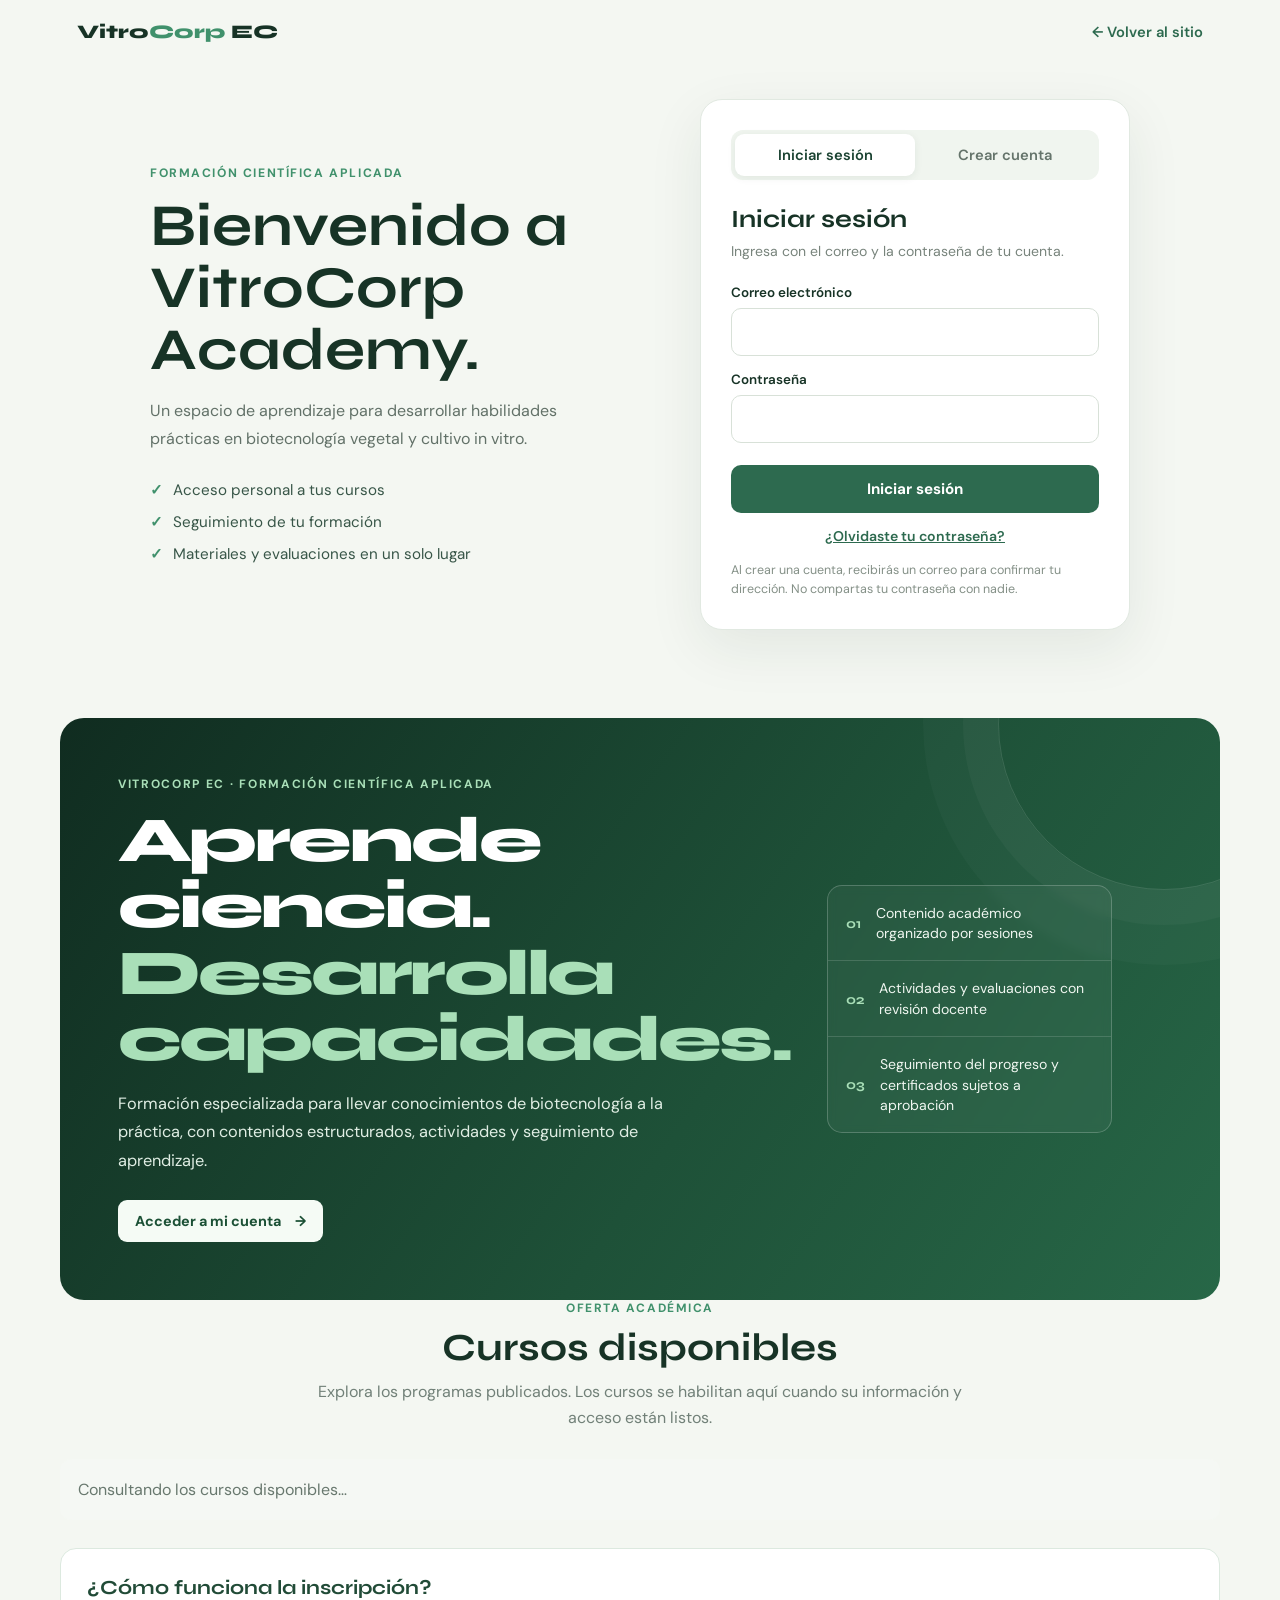
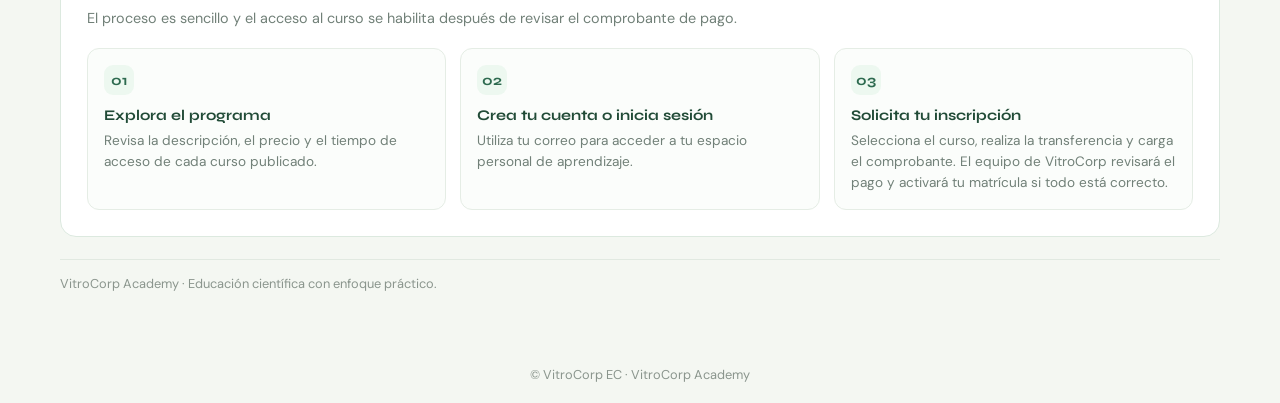
==== commit c9f9f215: "Unify Academy authentication email redirects by environment" ====
--- a/academy.html
+++ b/academy.html
@@ -649,6 +649,9 @@
     const message = document.getElementById('message');
     const recoveryForm = document.getElementById('recovery-form');
     const forgotPassword = document.getElementById('forgot-password');
+    const academyAuthRedirect = window.location.hostname === 'vitrocorp-academy.vercel.app'
+      ? 'https://vitrocorp-academy.vercel.app/academy.html'
+      : 'https://vitrocorp-academy-git-academy-student-l-1e947c-scienceyapa-4889.vercel.app/academy.html';
     let mode = 'login';
     let recoveryMode = false;
 
@@ -700,7 +703,7 @@
       forgotPassword.disabled = true;
       showMessage('Enviando el enlace de recuperación…', 'success');
       try {
-        const redirectTo = 'https://vitrocorp-academy-git-academy-student-l-1e947c-scienceyapa-4889.vercel.app/academy.html';
+        const redirectTo = academyAuthRedirect;
         const { error } = await supabase.auth.resetPasswordForEmail(email, { redirectTo });
         if (error) throw error;
         showMessage('Si existe una cuenta con ese correo, recibirás un enlace para restablecer tu contraseña. Revisa también la carpeta de spam.', 'success');
@@ -2501,7 +2504,7 @@
             password,
             options: {
               data: { full_name: fullName },
-              emailRedirectTo: 'https://vitrocorp-academy.vercel.app/academy.html'
+              emailRedirectTo: academyAuthRedirect
             }
           });
           if (error) throw error;
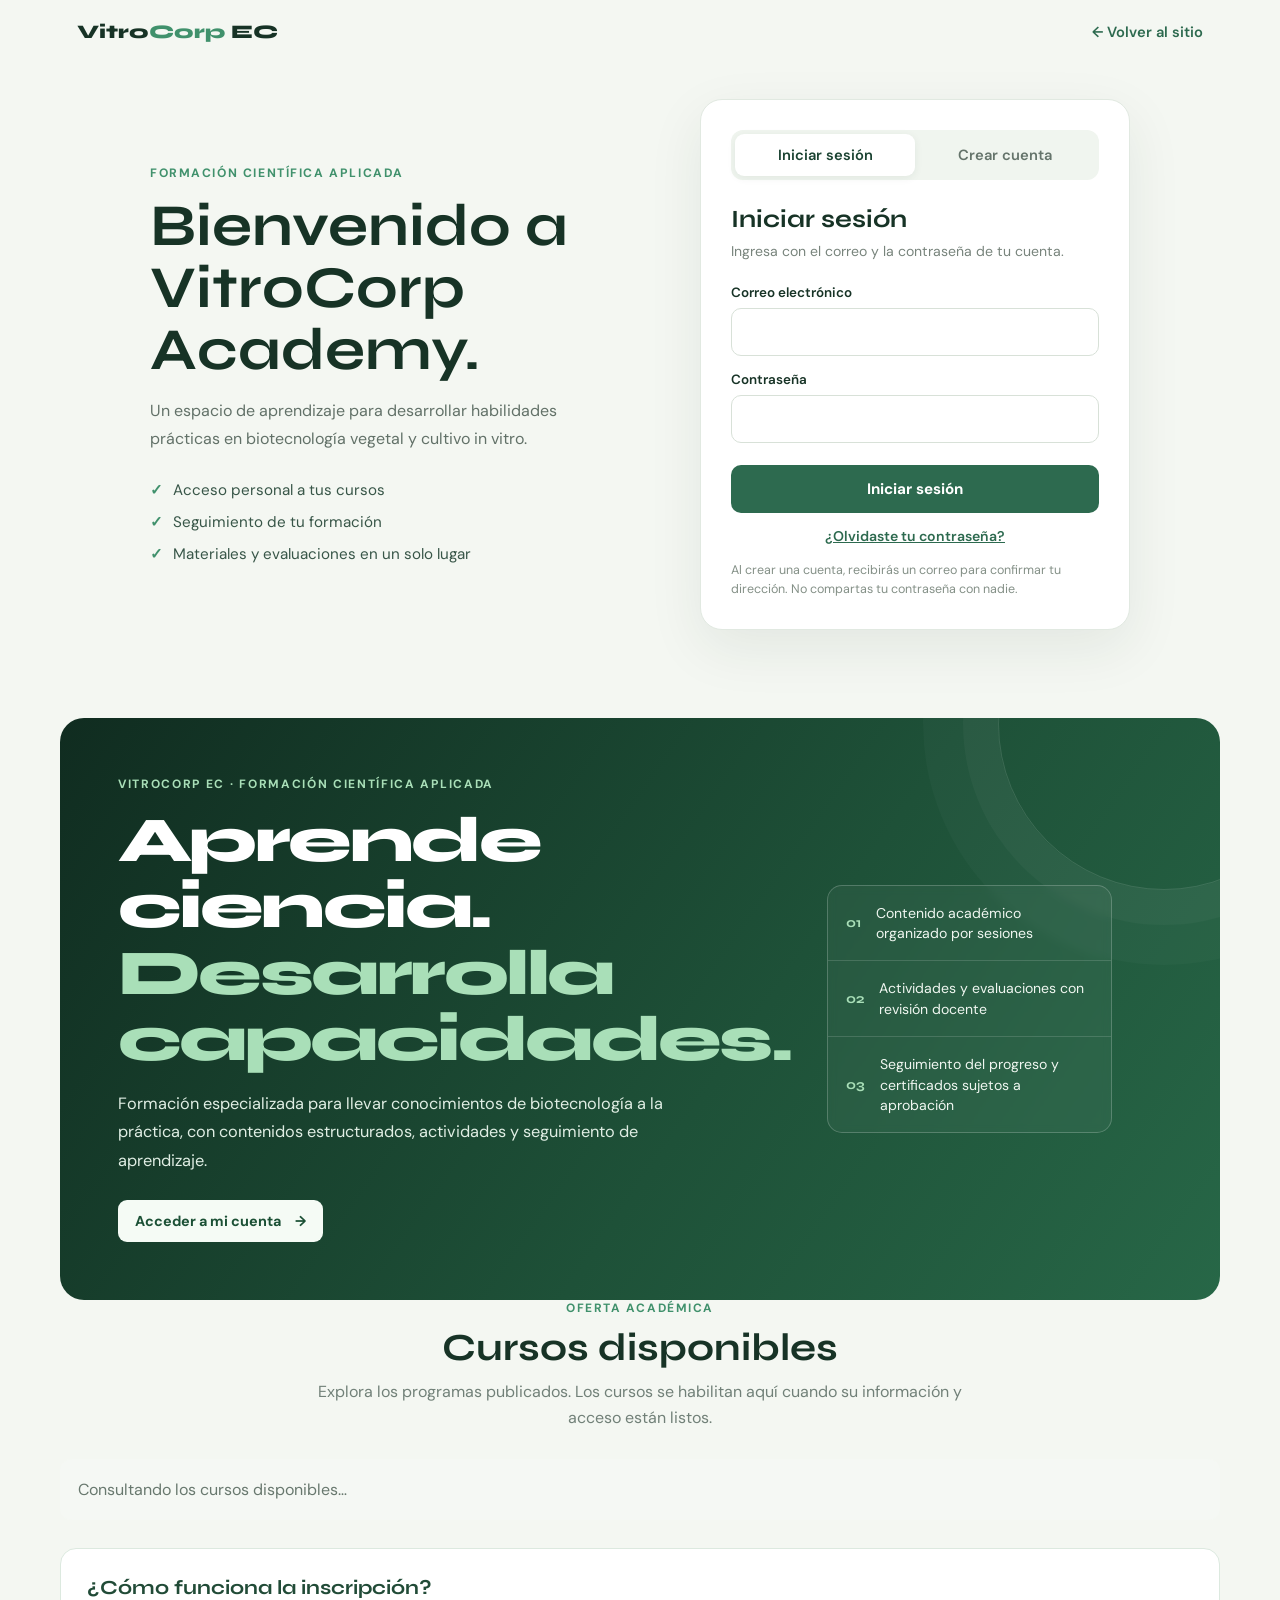
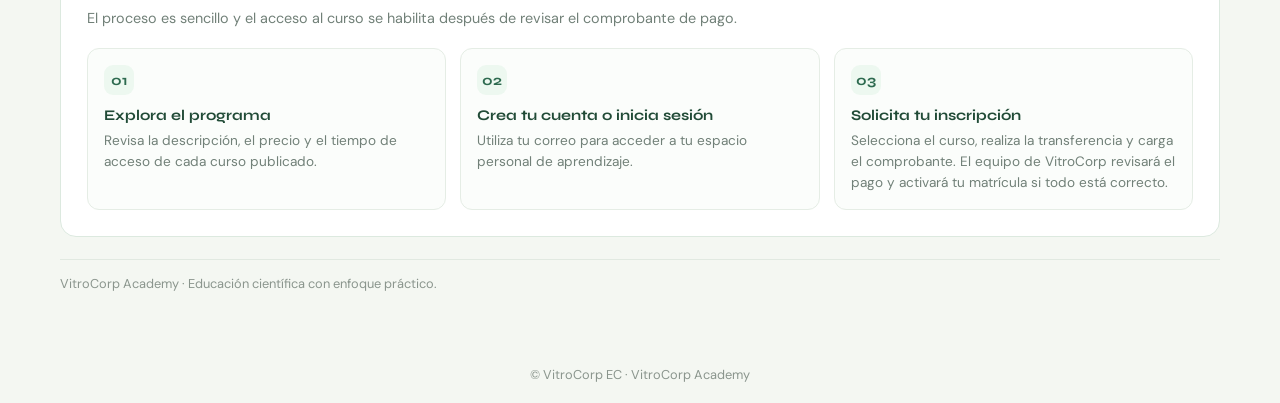
==== commit 30cb4fca: "Add Bioemprendimiento PDF support materials preview" ====
--- a/academy.html
+++ b/academy.html
@@ -369,6 +369,18 @@
       *,*::before,*::after{scroll-behavior:auto!important;transition-duration:.01ms!important;animation-duration:.01ms!important}
     }
 
+  
+    .support-materials{background:#fff;border:1px solid #dce9df;border-radius:14px;padding:20px;display:grid;gap:14px}
+    .support-materials[hidden]{display:none}
+    .support-materials h3{font:700 1.08rem Syne,sans-serif;color:#214b37;margin:0}
+    .support-materials>p{margin:0;color:#718078;font-size:.9rem;line-height:1.55}
+    .support-pdf{border:1px solid #e2ebe3;border-radius:11px;overflow:hidden;background:#fbfdfb}
+    .support-pdf summary{cursor:pointer;padding:13px 15px;color:#245d3a;font-weight:700;font-size:.9rem}
+    .support-pdf-actions{display:flex;gap:10px;flex-wrap:wrap;padding:0 15px 12px}
+    .support-pdf-actions a{color:#2d6a4f;font-size:.84rem;font-weight:700}
+    .support-pdf iframe{display:block;width:100%;height:560px;border:0;border-top:1px solid #e2ebe3;background:#f4f7f2}
+    @media(max-width:600px){.support-materials{padding:14px}.support-pdf iframe{height:420px}}
+
   </style>
 </head>
 <body>
@@ -465,6 +477,31 @@
           <h3>Selecciona una lección</h3>
           <p class="learning-note">Aquí aparecerán el video de la clase y sus materiales cuando elijas una lección.</p>
         </div>
+
+        <section class="support-materials" id="bio-support-materials" hidden aria-label="Materiales de apoyo">
+          <h3>Materiales de apoyo</h3>
+          <p>Documentos complementarios de Bioemprendimiento. Vista preliminar para revisión docente; todavía no están habilitados para estudiantes.</p>
+          <details class="support-pdf">
+            <summary>Micropropagacion.pdf</summary>
+            <div class="support-pdf-actions"><a href="https://raw.githubusercontent.com/VitrocorpEc/VitroCorpEc/academy/student-learning-preview/academy/content/bioemprendimiento/Micropropagacion.pdf" target="_blank" rel="noopener">Abrir PDF en otra pestaña</a></div>
+            <iframe loading="lazy" title="Vista previa de Micropropagacion.pdf" src="https://raw.githubusercontent.com/VitrocorpEc/VitroCorpEc/academy/student-learning-preview/academy/content/bioemprendimiento/Micropropagacion.pdf#toolbar=1&navpanes=0"></iframe>
+          </details>
+          <details class="support-pdf">
+            <summary>bioemprendimiento Presentación1.pdf</summary>
+            <div class="support-pdf-actions"><a href="https://raw.githubusercontent.com/VitrocorpEc/VitroCorpEc/academy/student-learning-preview/academy/content/bioemprendimiento/bioemprendimiento%20Presentaci%C3%B3n1.pdf" target="_blank" rel="noopener">Abrir PDF en otra pestaña</a></div>
+            <iframe loading="lazy" title="Vista previa de bioemprendimiento Presentación1.pdf" src="https://raw.githubusercontent.com/VitrocorpEc/VitroCorpEc/academy/student-learning-preview/academy/content/bioemprendimiento/bioemprendimiento%20Presentaci%C3%B3n1.pdf#toolbar=1&navpanes=0"></iframe>
+          </details>
+          <details class="support-pdf">
+            <summary>divulgacion sesion1.pdf</summary>
+            <div class="support-pdf-actions"><a href="https://raw.githubusercontent.com/VitrocorpEc/VitroCorpEc/academy/student-learning-preview/academy/content/bioemprendimiento/divulgacion%20sesion1.pdf" target="_blank" rel="noopener">Abrir PDF en otra pestaña</a></div>
+            <iframe loading="lazy" title="Vista previa de divulgacion sesion1.pdf" src="https://raw.githubusercontent.com/VitrocorpEc/VitroCorpEc/academy/student-learning-preview/academy/content/bioemprendimiento/divulgacion%20sesion1.pdf#toolbar=1&navpanes=0"></iframe>
+          </details>
+          <details class="support-pdf">
+            <summary>divulgacion sesion2.pdf</summary>
+            <div class="support-pdf-actions"><a href="https://raw.githubusercontent.com/VitrocorpEc/VitroCorpEc/academy/student-learning-preview/academy/content/bioemprendimiento/divulgacion%20sesion2.pdf" target="_blank" rel="noopener">Abrir PDF en otra pestaña</a></div>
+            <iframe loading="lazy" title="Vista previa de divulgacion sesion2.pdf" src="https://raw.githubusercontent.com/VitrocorpEc/VitroCorpEc/academy/student-learning-preview/academy/content/bioemprendimiento/divulgacion%20sesion2.pdf#toolbar=1&navpanes=0"></iframe>
+          </details>
+        </section>
       </section>
             <section class="dash-section" id="student-certificates-section">
         <h2>Mis certificados</h2>
@@ -1911,6 +1948,7 @@
       }
       courseLearning.hidden=false;
       studentFacingPreview=false;
+      document.getElementById('bio-support-materials').hidden=!(adminPreview && courseId==='4292913b-fb96-4fdb-bfb9-bd2836e308ac');
       document.getElementById('admin-preview-notice').hidden=!adminPreview;
       document.getElementById('admin-preview-notice-text').textContent='Vista previa docente: puedes revisar contenido en borrador sin publicar el curso ni crear matrículas.';
       document.getElementById('toggle-student-preview').hidden=!adminPreview;
@@ -2012,6 +2050,7 @@
     document.getElementById('toggle-student-preview').addEventListener('click',()=>{
       if(!activeLearningLesson) return;
       studentFacingPreview=!studentFacingPreview;
+      document.getElementById('bio-support-materials').hidden=studentFacingPreview;
       document.getElementById('admin-preview-notice-text').textContent=studentFacingPreview
         ?'Vista de estudiante simulada: las claves docentes están ocultas y los envíos están desactivados. No se guardará ningún dato.'
         :'Vista previa docente: puedes revisar contenido en borrador sin publicar el curso ni crear matrículas.';
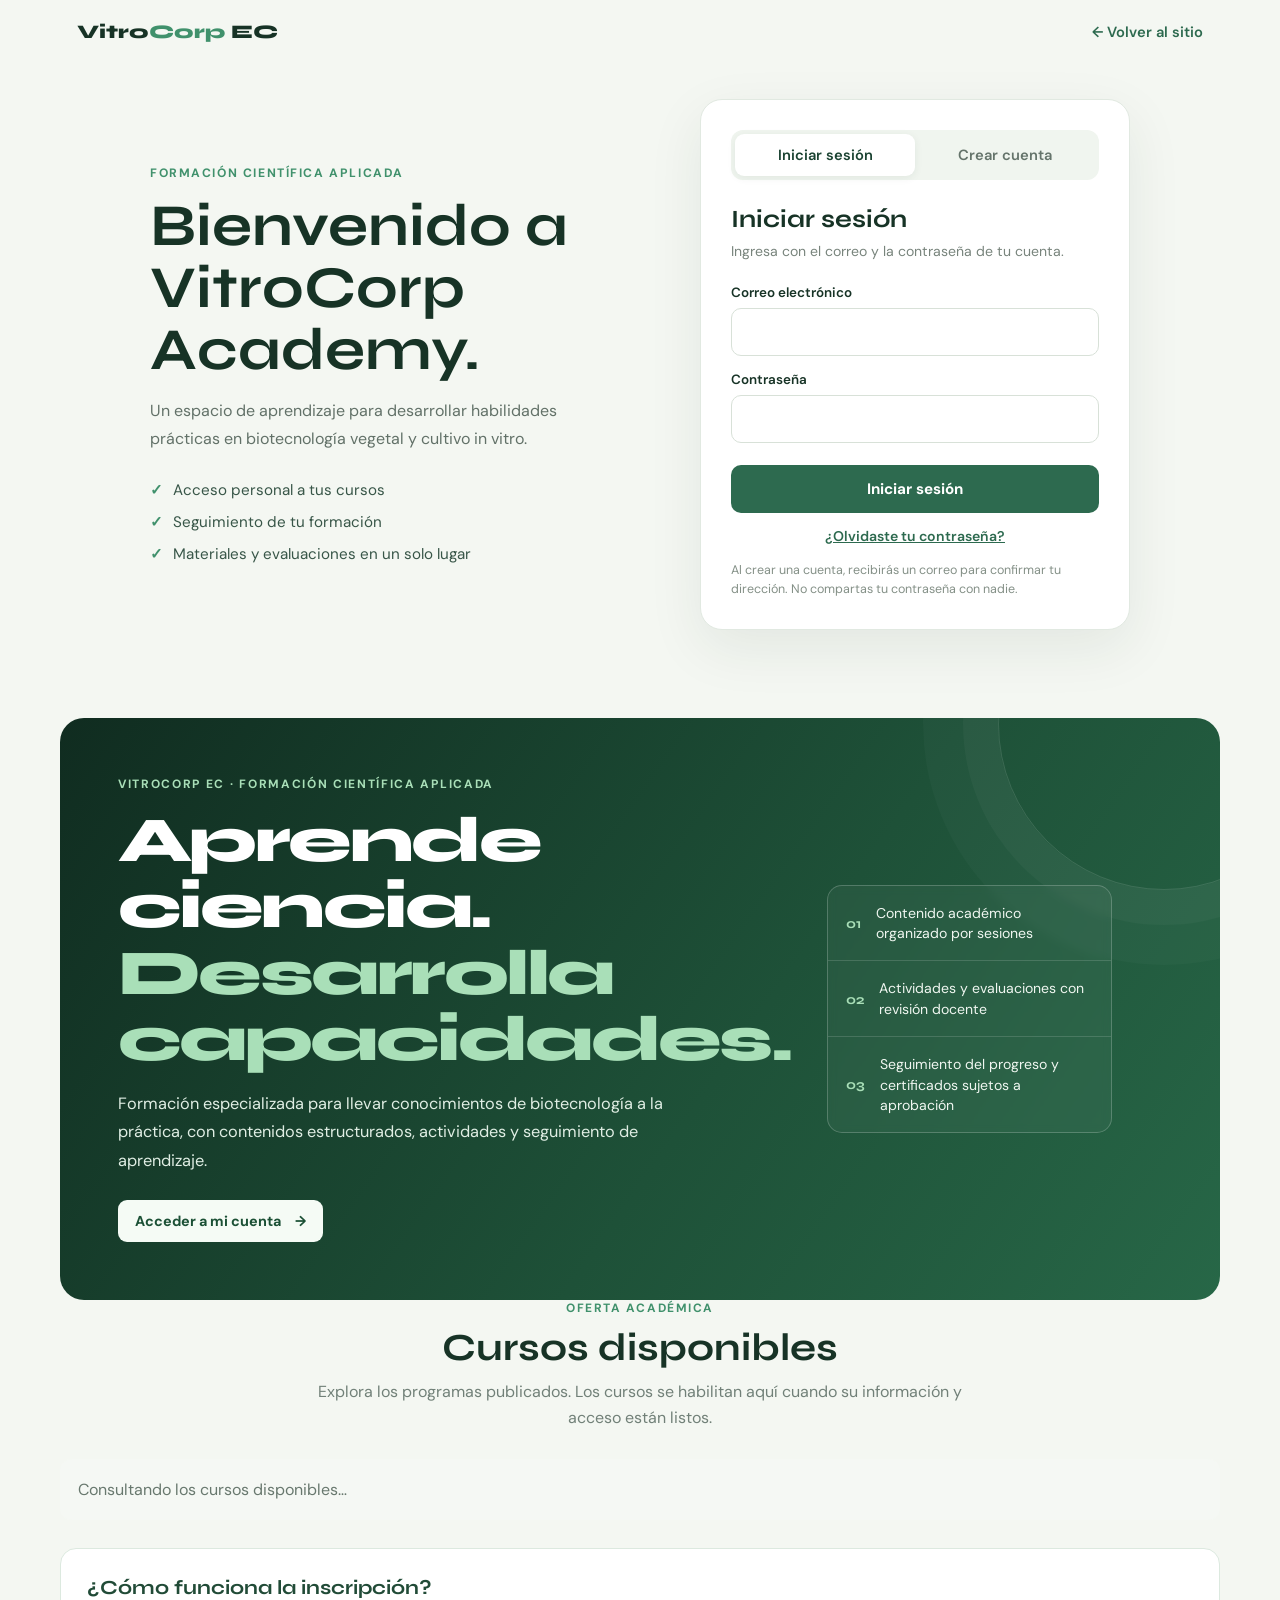
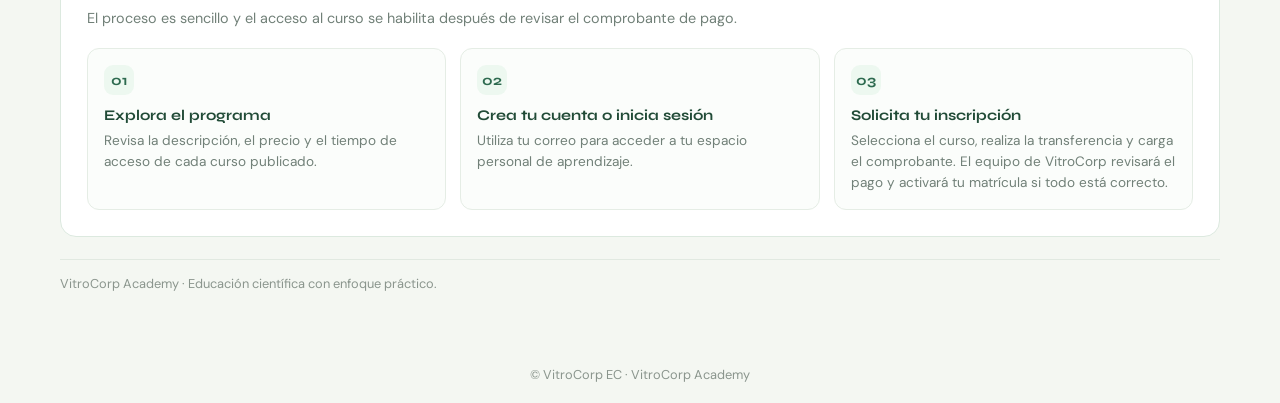
==== commit 3c62d4d7: "Open hemp PDF in browser preview" ====
--- a/academy.html
+++ b/academy.html
@@ -502,6 +502,16 @@
             <iframe loading="lazy" title="Vista previa de divulgacion sesion2.pdf" src="https://raw.githubusercontent.com/VitrocorpEc/VitroCorpEc/academy/student-learning-preview/academy/content/bioemprendimiento/divulgacion%20sesion2.pdf#toolbar=1&navpanes=0"></iframe>
           </details>
         </section>
+
+        <section class="support-materials" id="canamo-support-materials" hidden aria-label="Materiales de apoyo de Cáñamo">
+          <h3>Materiales de apoyo</h3>
+          <p>Documento complementario de Cáñamo Industrial y Cannabis No Psicoactivo. Vista preliminar para revisión docente; todavía no está habilitado para estudiantes.</p>
+          <details class="support-pdf">
+            <summary>curso_canamo_sesion1.pdf</summary>
+            <div class="support-pdf-actions"><a href="https://github.com/VitrocorpEc/VitroCorpEc/blob/academy/student-learning-preview/academy/content/canamo/curso_canamo_sesion1.pdf" target="_blank" rel="noopener">Ver PDF en el navegador</a></div>
+            <iframe loading="lazy" title="Vista previa de curso_canamo_sesion1.pdf" src="https://raw.githubusercontent.com/VitrocorpEc/VitroCorpEc/academy/student-learning-preview/academy/content/canamo/curso_canamo_sesion1.pdf#toolbar=1&navpanes=0"></iframe>
+          </details>
+        </section>
       </section>
             <section class="dash-section" id="student-certificates-section">
         <h2>Mis certificados</h2>
@@ -1949,6 +1959,7 @@
       courseLearning.hidden=false;
       studentFacingPreview=false;
       document.getElementById('bio-support-materials').hidden=!(adminPreview && courseId==='4292913b-fb96-4fdb-bfb9-bd2836e308ac');
+      document.getElementById('canamo-support-materials').hidden=!(adminPreview && courseId==='14127285-f903-4aad-8edd-cf725e44c6b9');
       document.getElementById('admin-preview-notice').hidden=!adminPreview;
       document.getElementById('admin-preview-notice-text').textContent='Vista previa docente: puedes revisar contenido en borrador sin publicar el curso ni crear matrículas.';
       document.getElementById('toggle-student-preview').hidden=!adminPreview;
@@ -2051,6 +2062,7 @@
       if(!activeLearningLesson) return;
       studentFacingPreview=!studentFacingPreview;
       document.getElementById('bio-support-materials').hidden=studentFacingPreview;
+      document.getElementById('canamo-support-materials').hidden=studentFacingPreview;
       document.getElementById('admin-preview-notice-text').textContent=studentFacingPreview
         ?'Vista de estudiante simulada: las claves docentes están ocultas y los envíos están desactivados. No se guardará ningún dato.'
         :'Vista previa docente: puedes revisar contenido en borrador sin publicar el curso ni crear matrículas.';
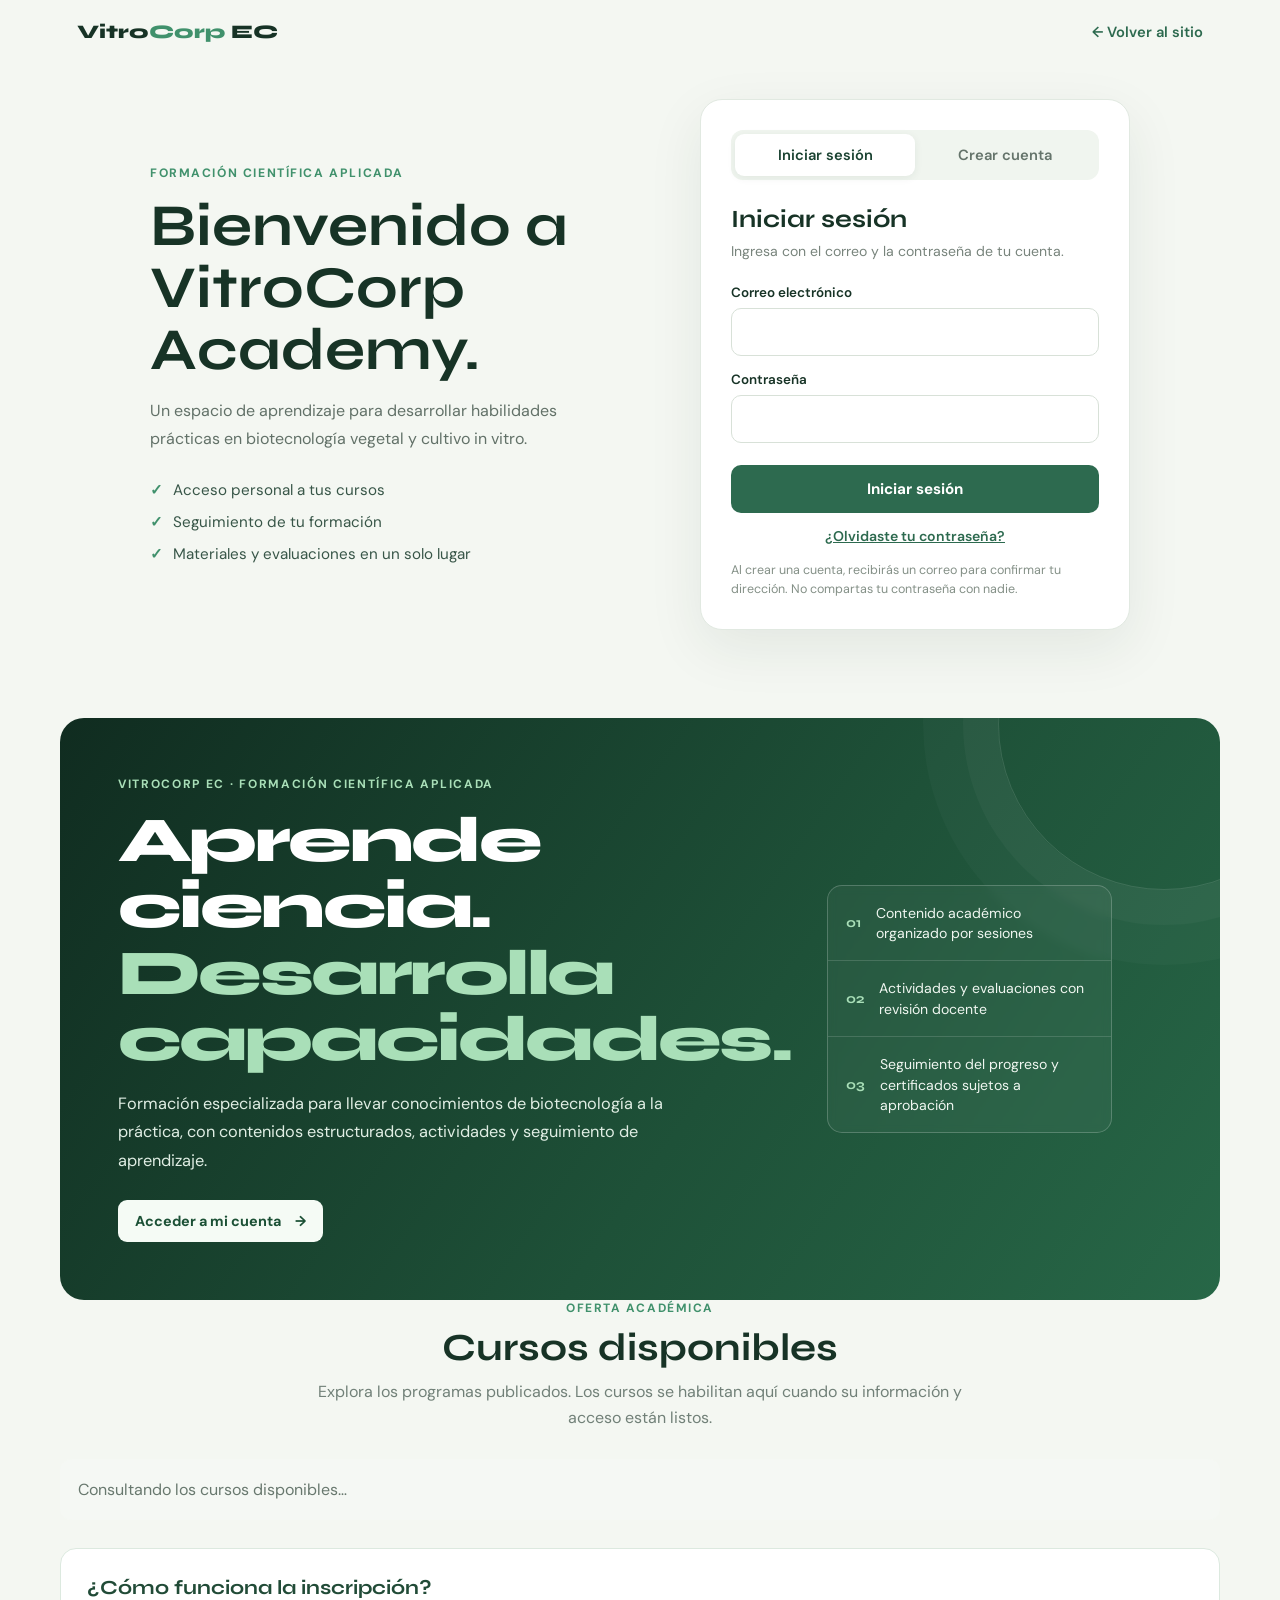
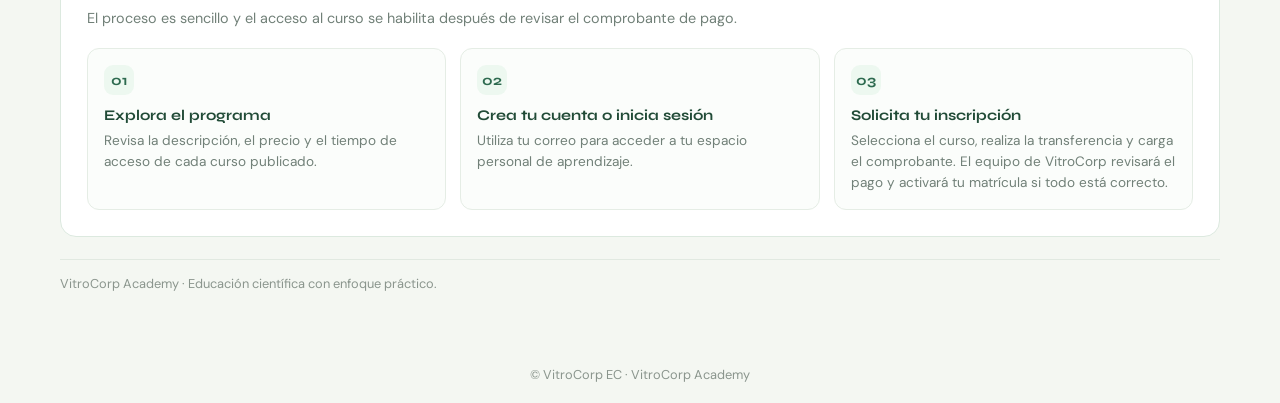
==== commit 24674d51: "Add second hemp course support PDF to preview" ====
--- a/academy.html
+++ b/academy.html
@@ -511,6 +511,11 @@
             <div class="support-pdf-actions"><a href="https://github.com/VitrocorpEc/VitroCorpEc/blob/academy/student-learning-preview/academy/content/canamo/curso_canamo_sesion1.pdf" target="_blank" rel="noopener">Ver PDF en el navegador</a></div>
             <iframe loading="lazy" title="Vista previa de curso_canamo_sesion1.pdf" src="https://raw.githubusercontent.com/VitrocorpEc/VitroCorpEc/academy/student-learning-preview/academy/content/canamo/curso_canamo_sesion1.pdf#toolbar=1&navpanes=0"></iframe>
           </details>
+          <details class="support-pdf">
+            <summary>curso_canamo_sesion2.pdf</summary>
+            <div class="support-pdf-actions"><a href="https://github.com/VitrocorpEc/VitroCorpEc/blob/academy/student-learning-preview/academy/content/canamo/curso_canamo_sesion2.pdf" target="_blank" rel="noopener">Ver PDF en el navegador</a></div>
+            <iframe loading="lazy" title="Vista previa de curso_canamo_sesion2.pdf" src="https://raw.githubusercontent.com/VitrocorpEc/VitroCorpEc/academy/student-learning-preview/academy/content/canamo/curso_canamo_sesion2.pdf#toolbar=1&navpanes=0"></iframe>
+          </details>
         </section>
       </section>
             <section class="dash-section" id="student-certificates-section">
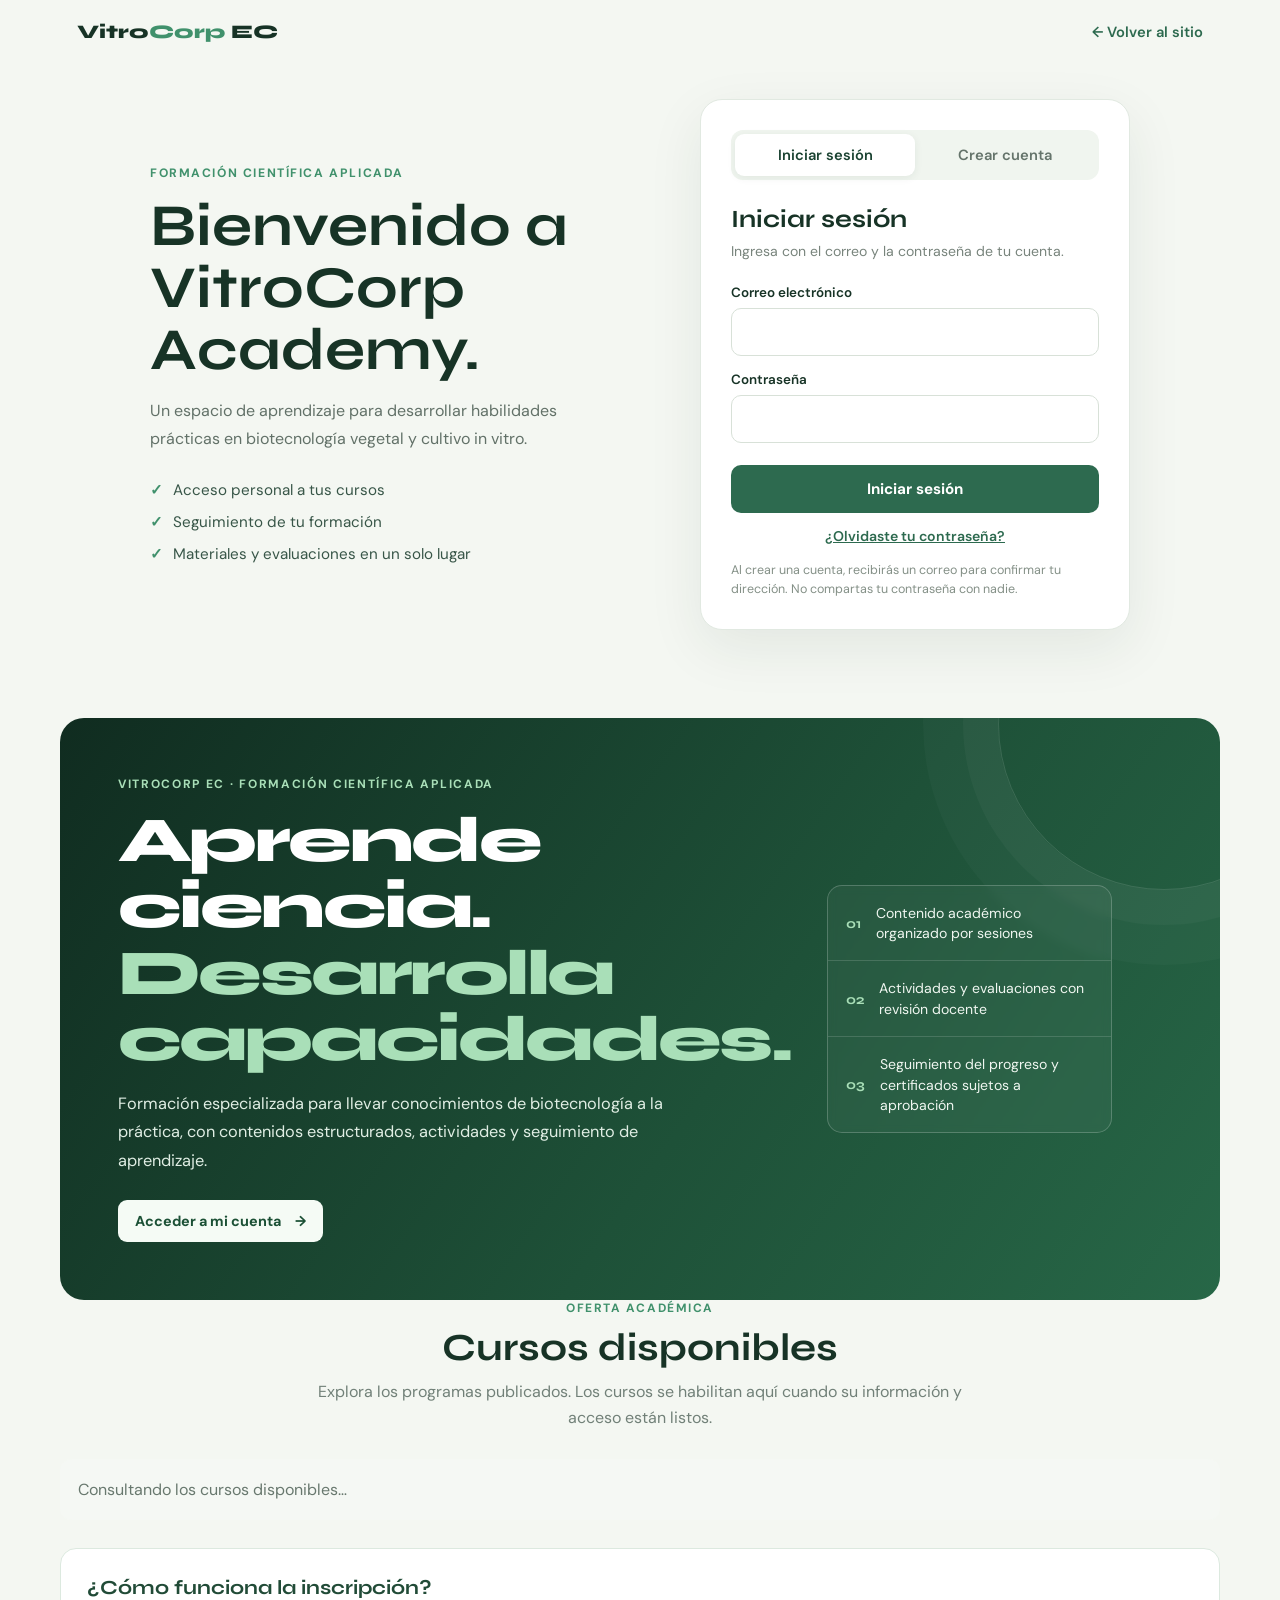
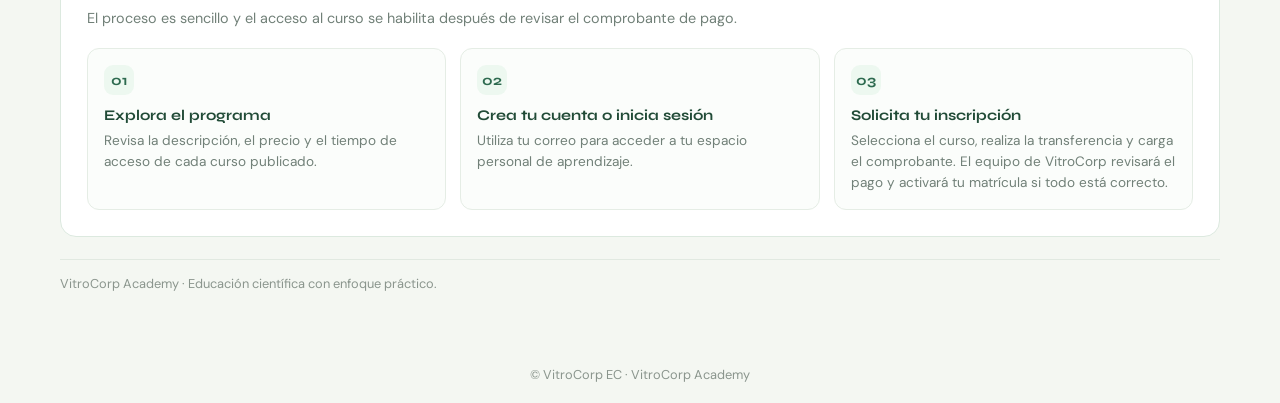
==== commit bedf0dbf: "Fix: load student certificates in dashboard" ====
--- a/academy.html
+++ b/academy.html
@@ -923,7 +923,6 @@
         if(error) throw error;
         showMessage('Solicitud creada. Revisa los datos bancarios y carga tu comprobante en “Mis pagos e inscripciones”.','success');
         await loadStudentPayments();
-      await loadStudentCertificates();
       } catch(error) {
         showMessage(error.message||'No se pudo crear la solicitud de pago.','error');
       } finally {
@@ -2106,14 +2105,14 @@
       const courseIds=[...new Set(eligible.map(item=>item.course_id).filter(Boolean))];
       const progressByCourse=new Map();
       if(!courseIds.length) return progressByCourse;
-      const {data:modules,error:moduleError}=await supabase.from('course_modules').select('id,course_id,sort_order').in('course_id',courseIds).order('sort_order',{ascending:true});
+      const {data:modules,error:moduleError}=await supabase.from('course_modules').select('id,course_id,sort_order').in('course_id',courseIds).eq('is_published',true).order('sort_order',{ascending:true});
       if(moduleError) throw moduleError;
       const moduleIds=(modules||[]).map(module=>module.id);
       if(!moduleIds.length) {
         courseIds.forEach(id=>progressByCourse.set(id,{completed:0,total:0,nextLesson:null,allCompleted:false}));
         return progressByCourse;
       }
-      const {data:lessons,error:lessonError}=await supabase.from('course_lessons').select('id,module_id,title,sort_order').in('module_id',moduleIds).order('sort_order',{ascending:true});
+      const {data:lessons,error:lessonError}=await supabase.from('course_lessons').select('id,module_id,title,sort_order').in('module_id',moduleIds).eq('is_published',true).order('sort_order',{ascending:true});
       if(lessonError) throw lessonError;
       const lessonsByCourse=new Map(courseIds.map(id=>[id,[]]));
       const courseByModule=new Map((modules||[]).map(module=>[module.id,module.course_id]));
@@ -2380,7 +2379,8 @@
         });
       }
       await loadStudentPayments();
-      await loadStudentNotifications();
+      await loadStudentNotifications();
+      await loadStudentCertificates();
       const { data: adminStatus, error: adminStatusError } = await supabase.rpc('is_current_user_admin');
       const adminDashboard = document.getElementById('admin-dashboard');
       if (!adminStatusError && adminStatus === true) {
